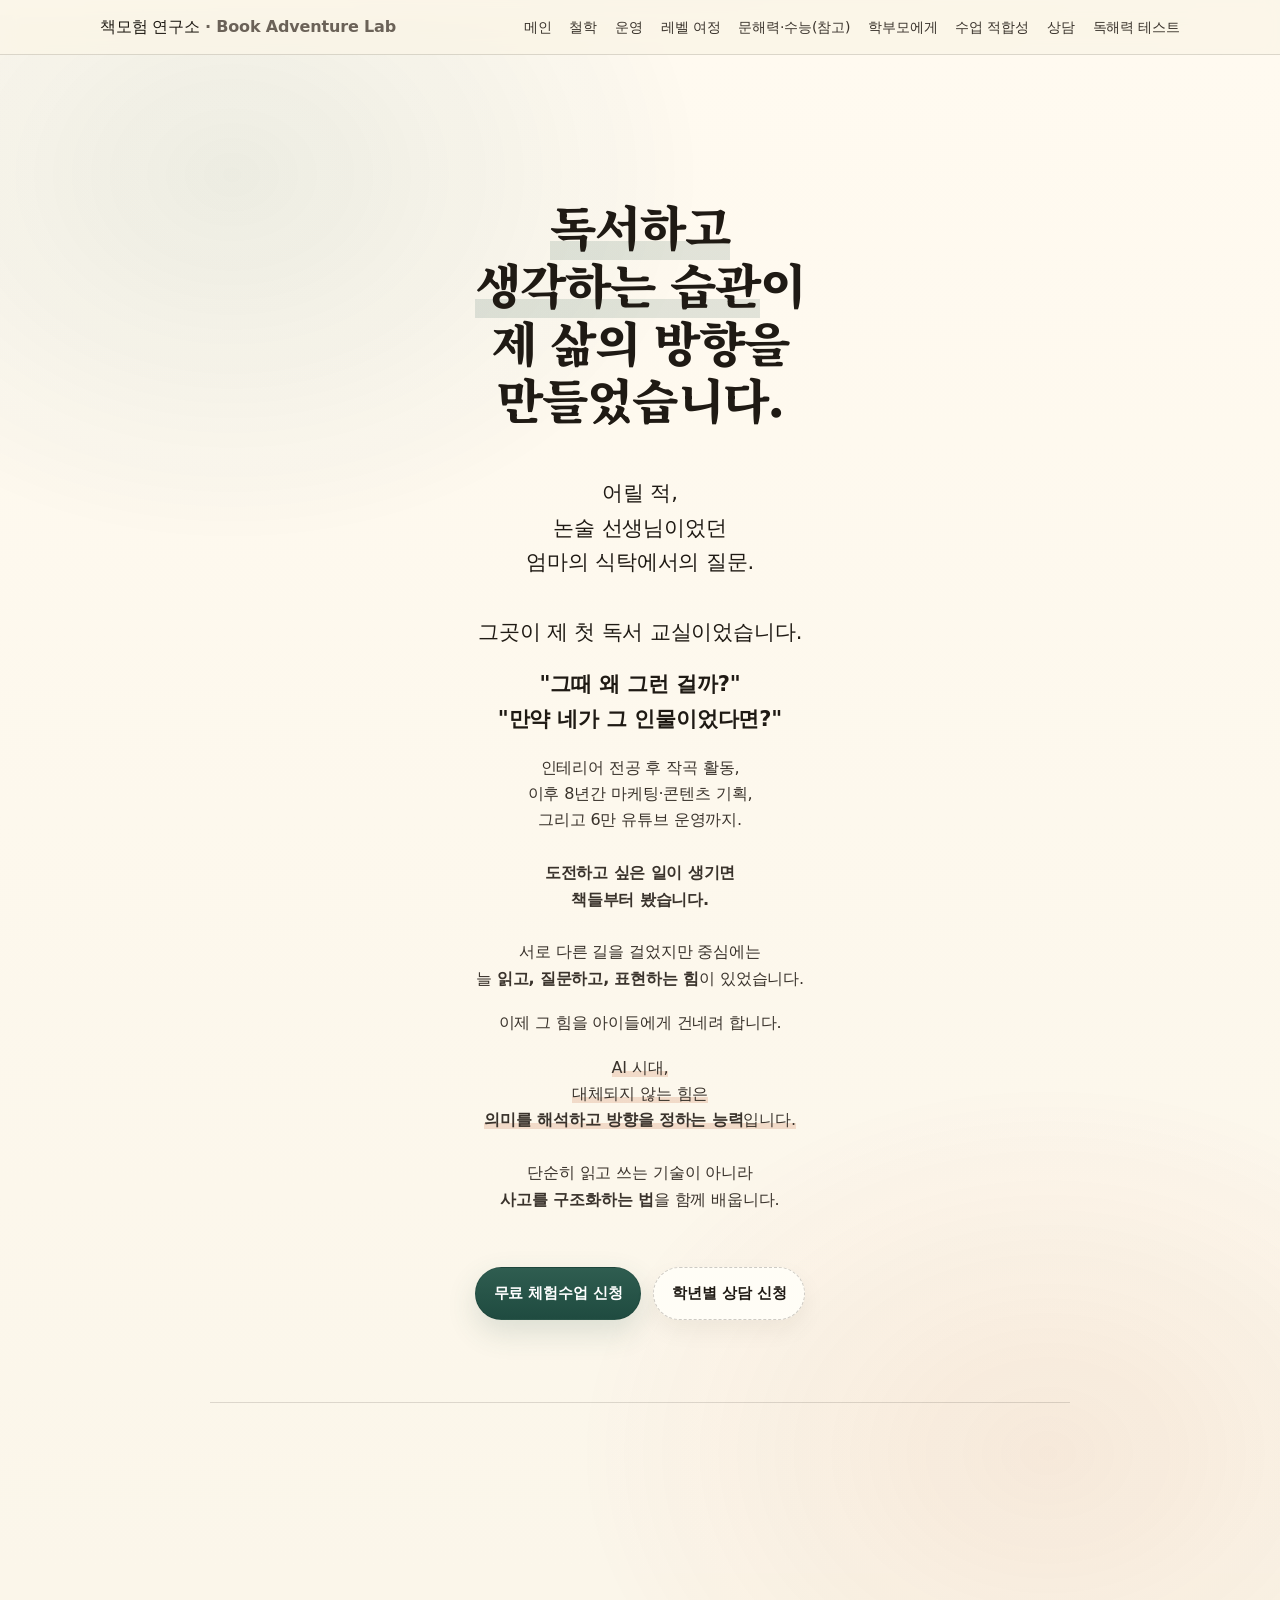
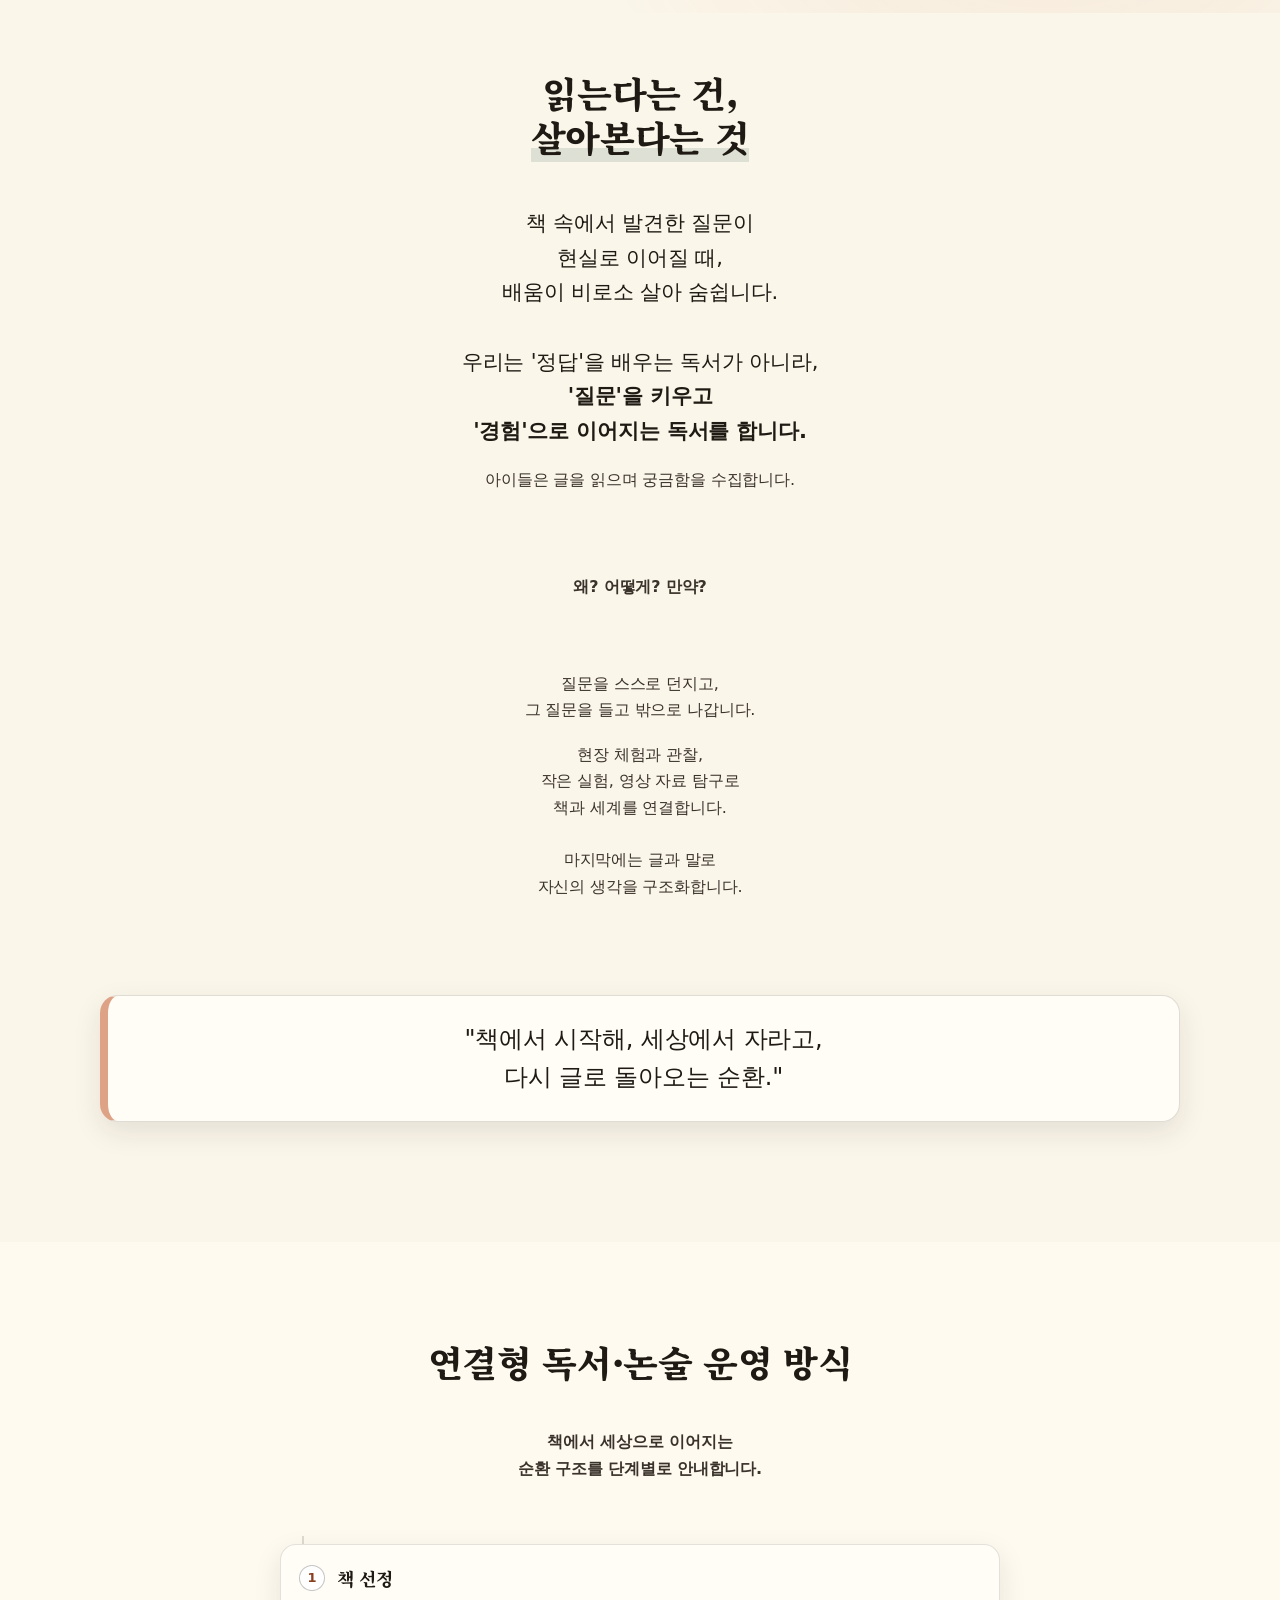
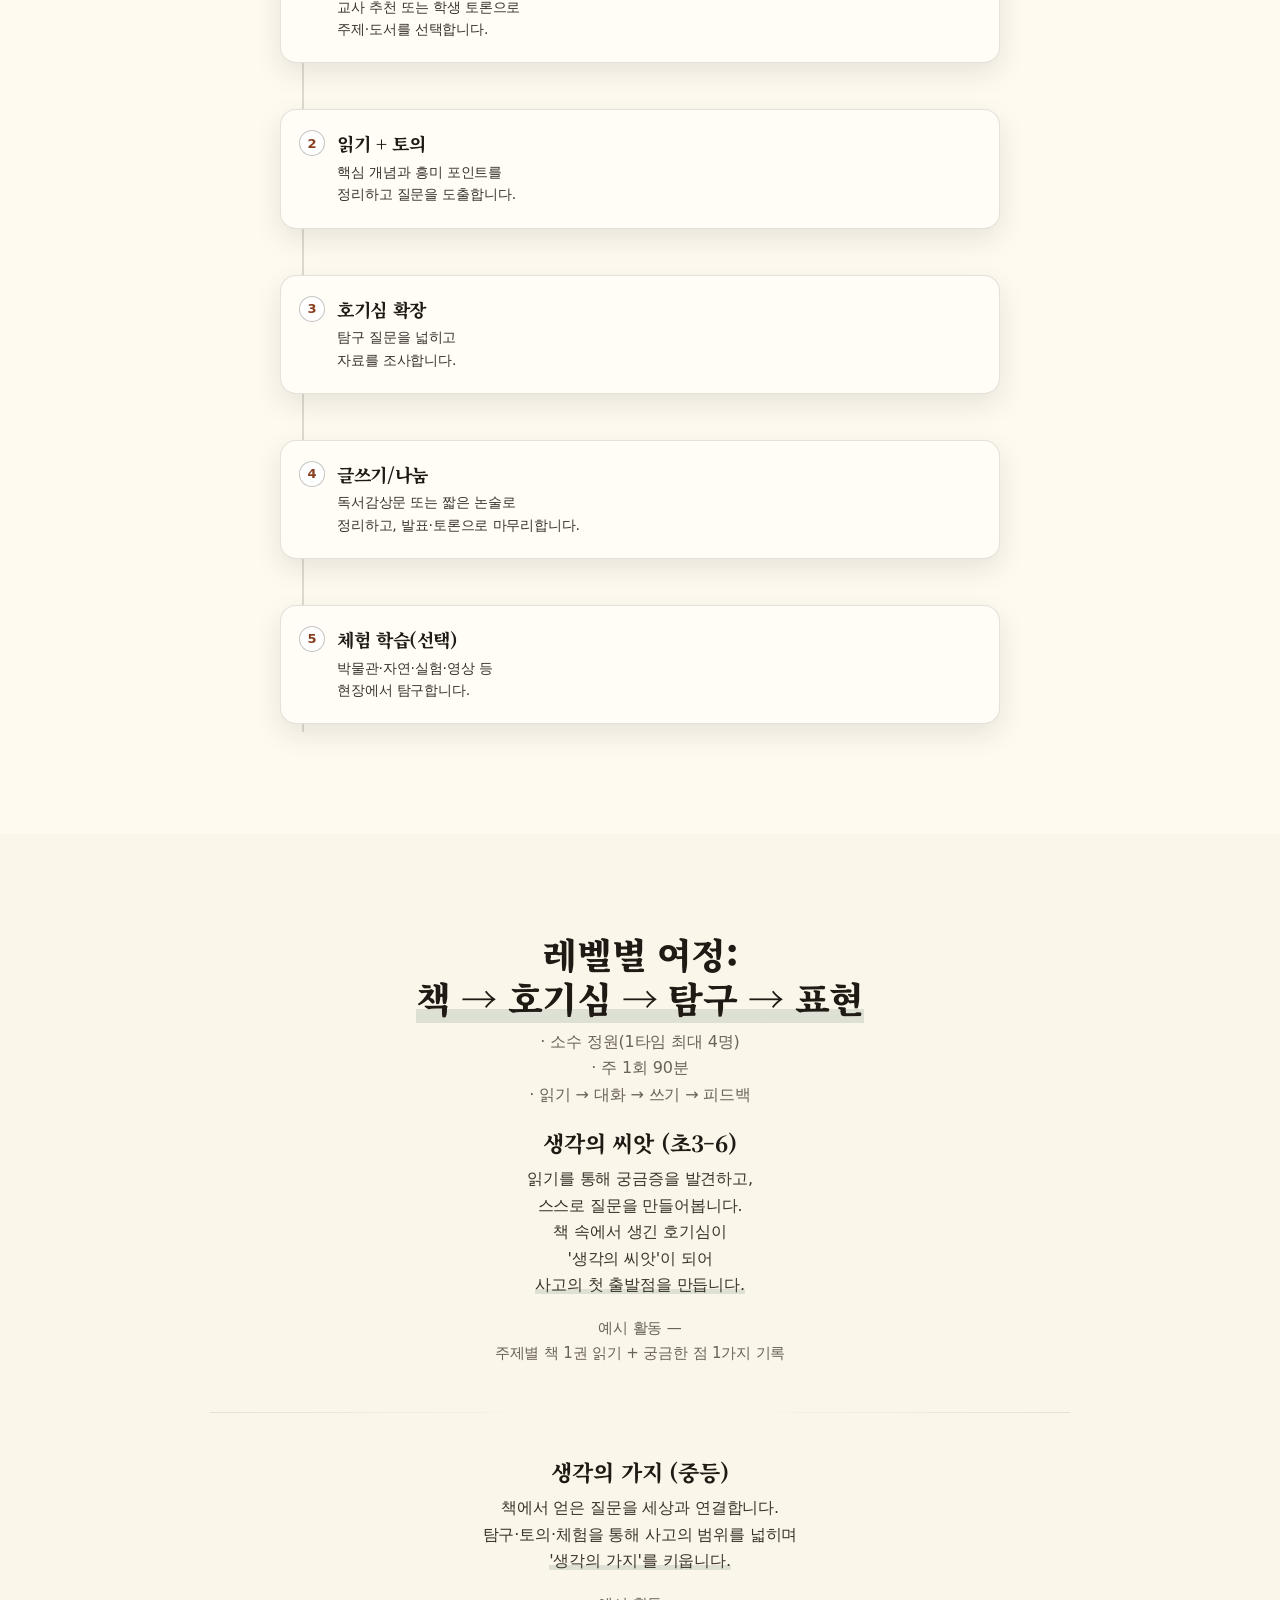
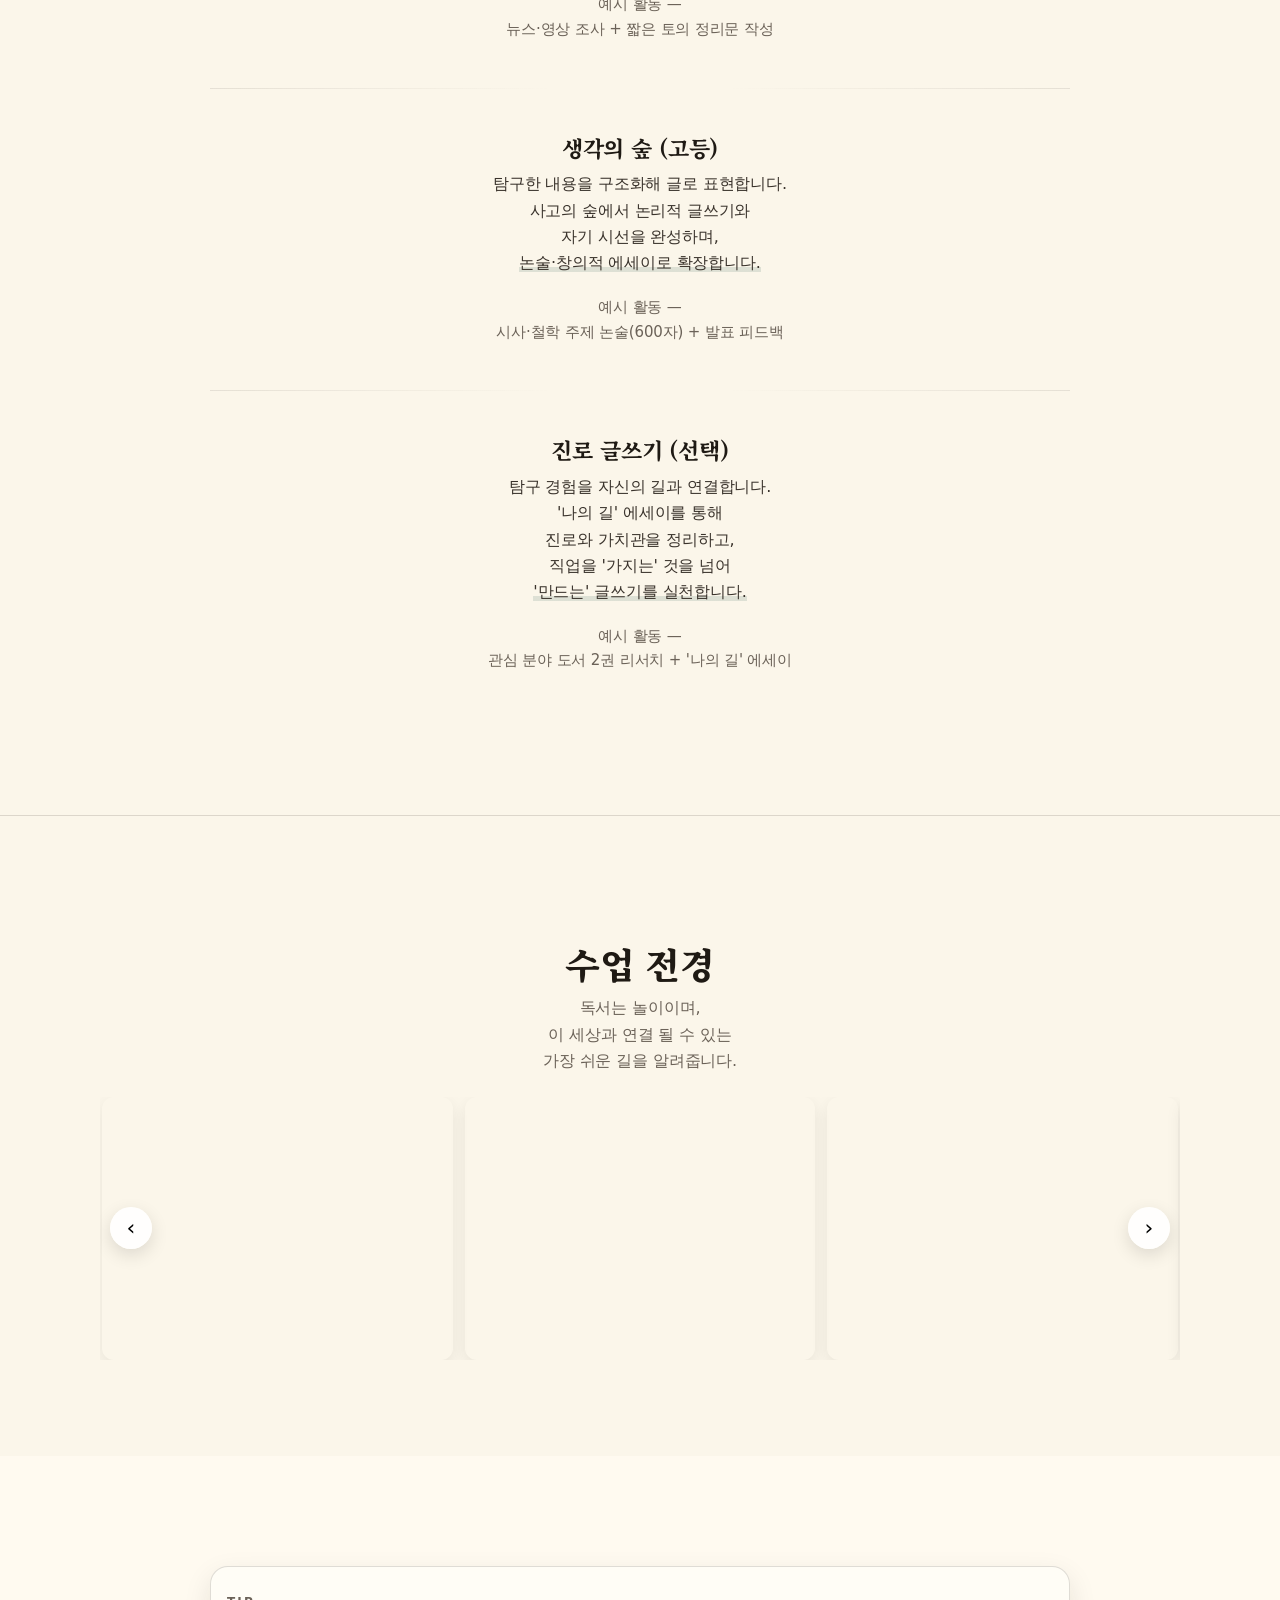
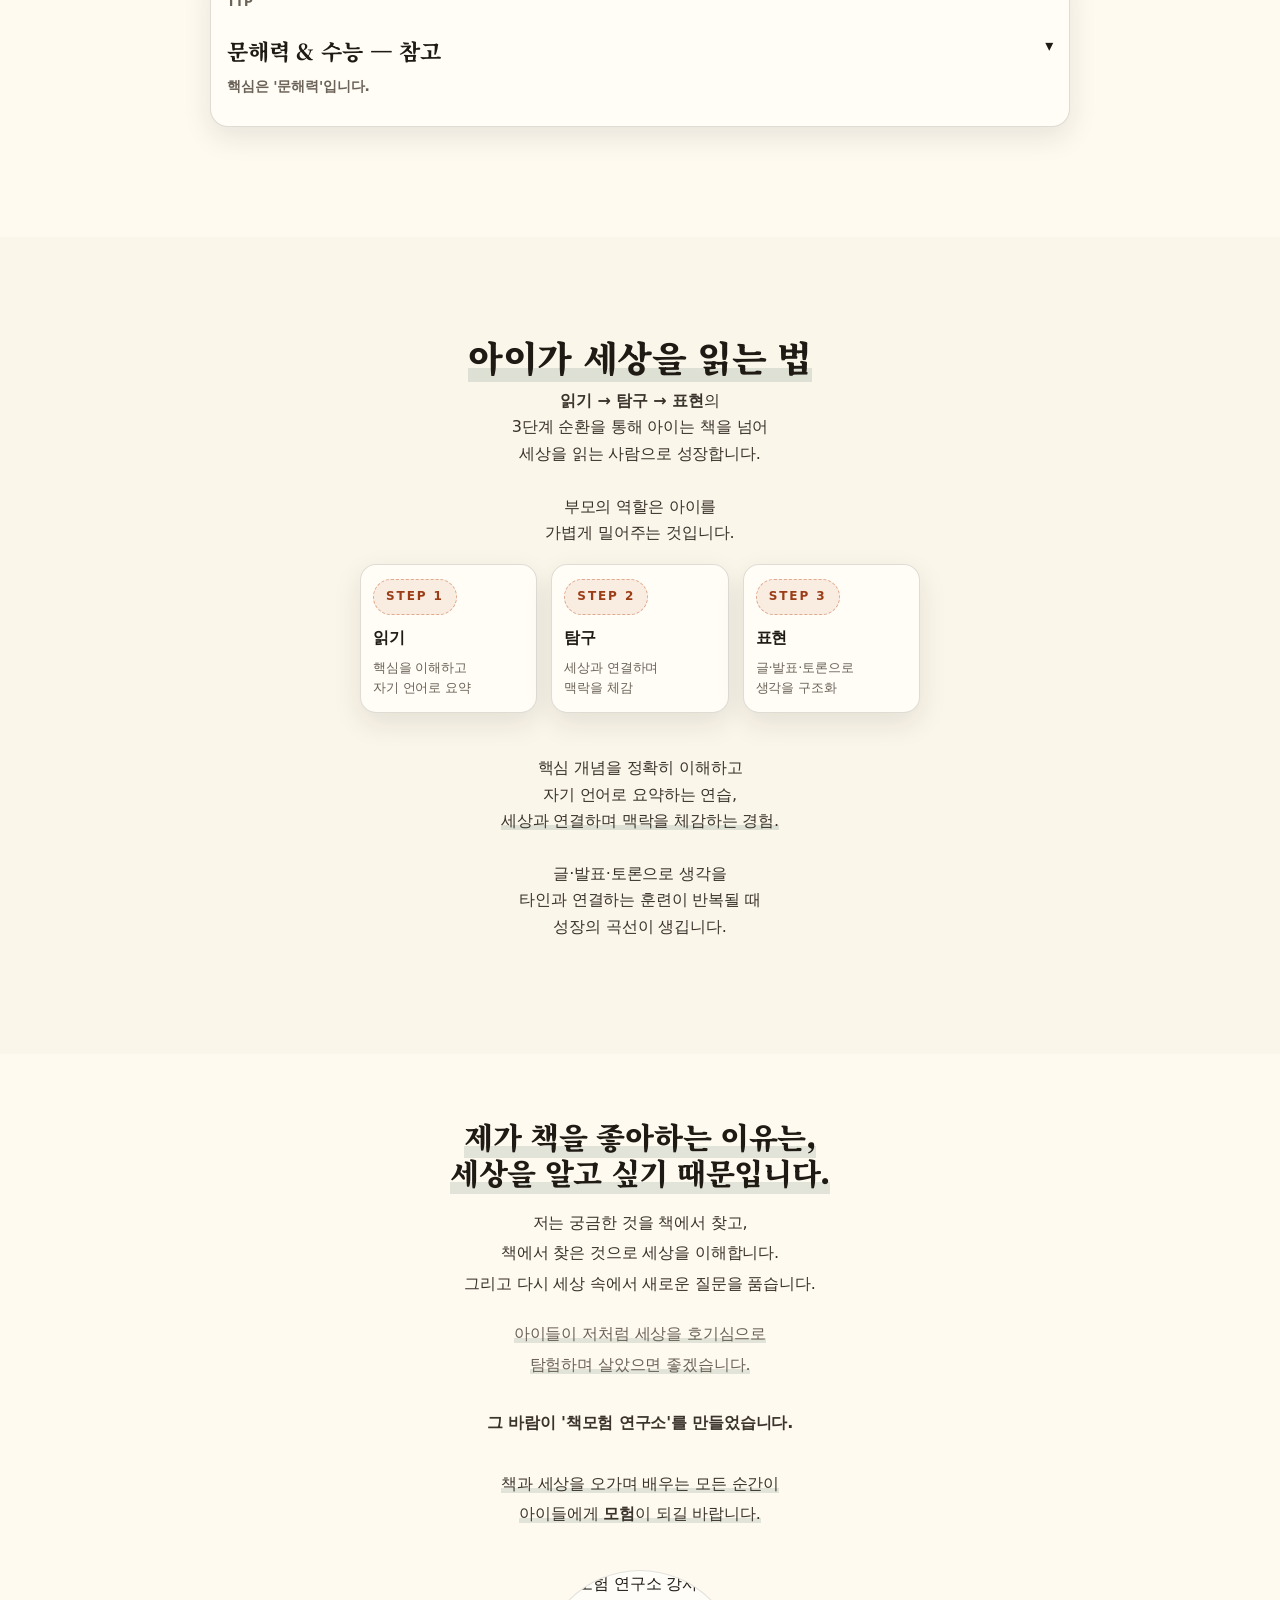
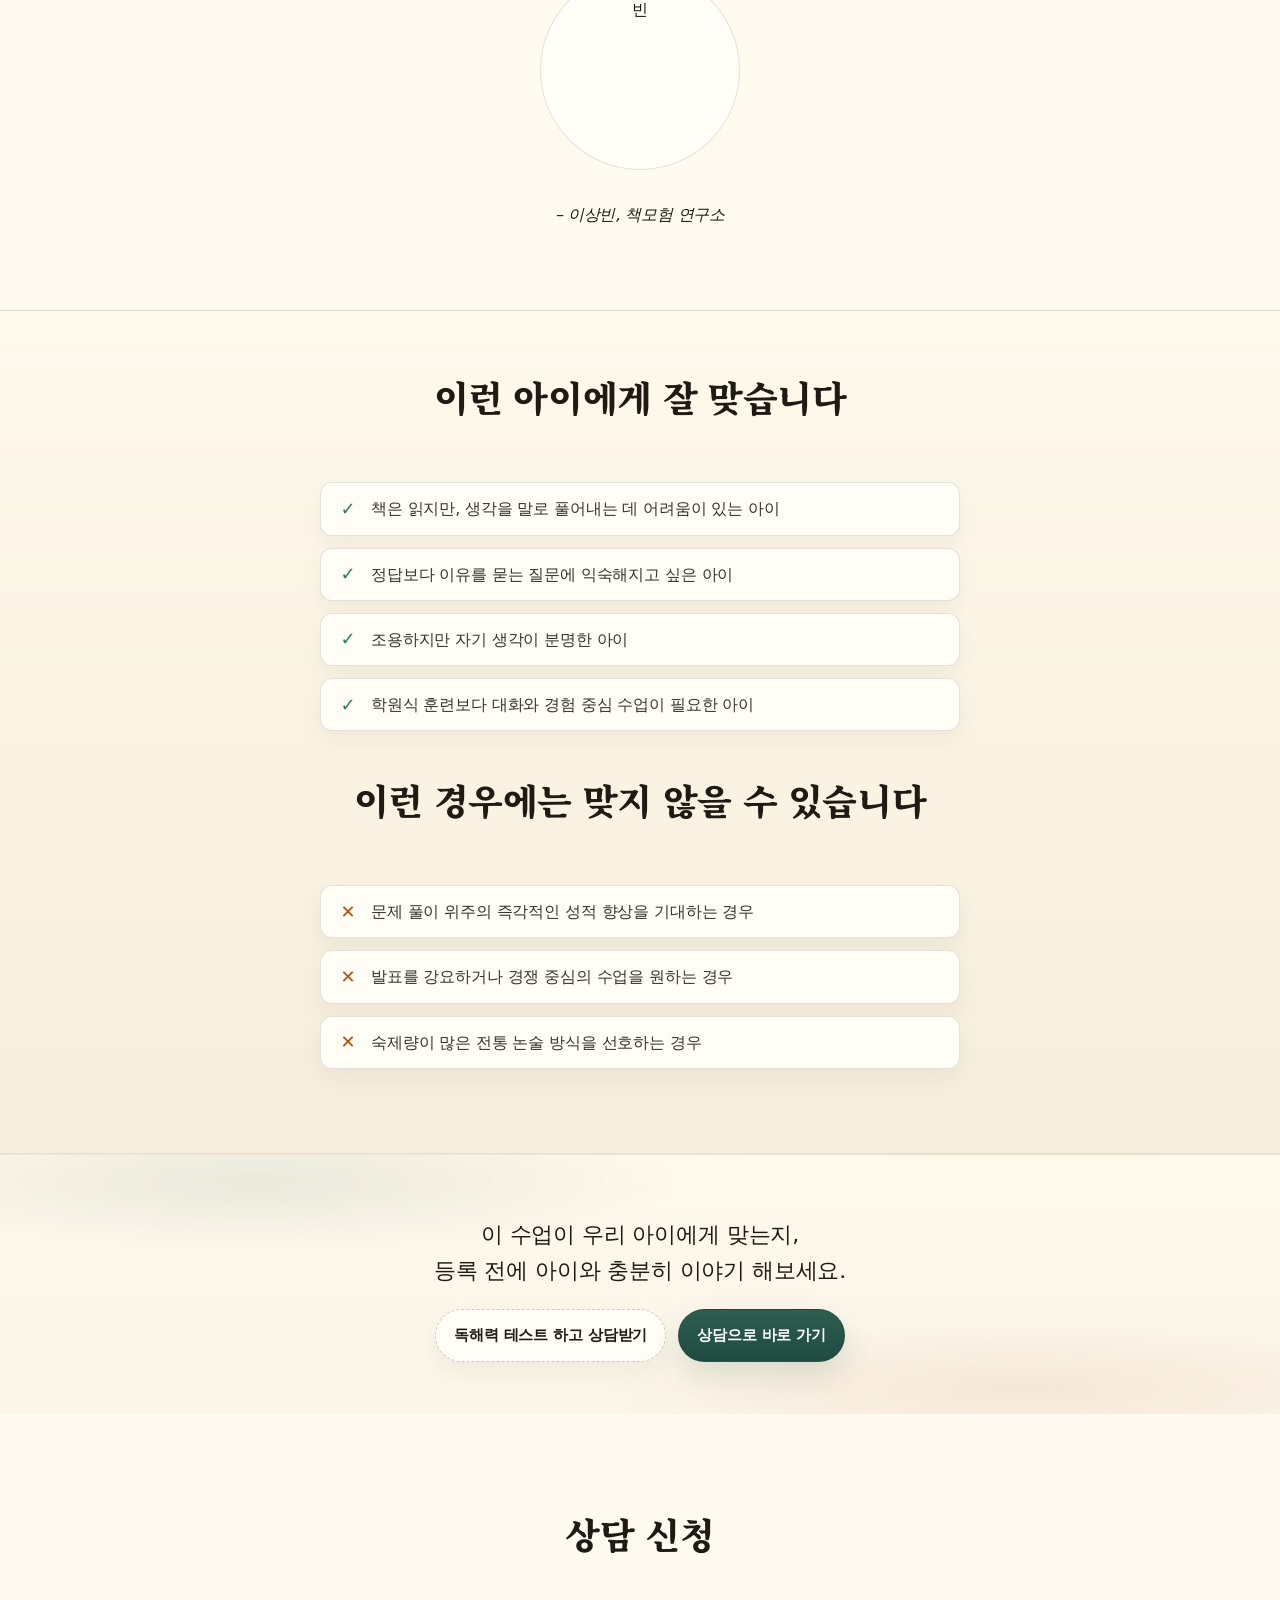
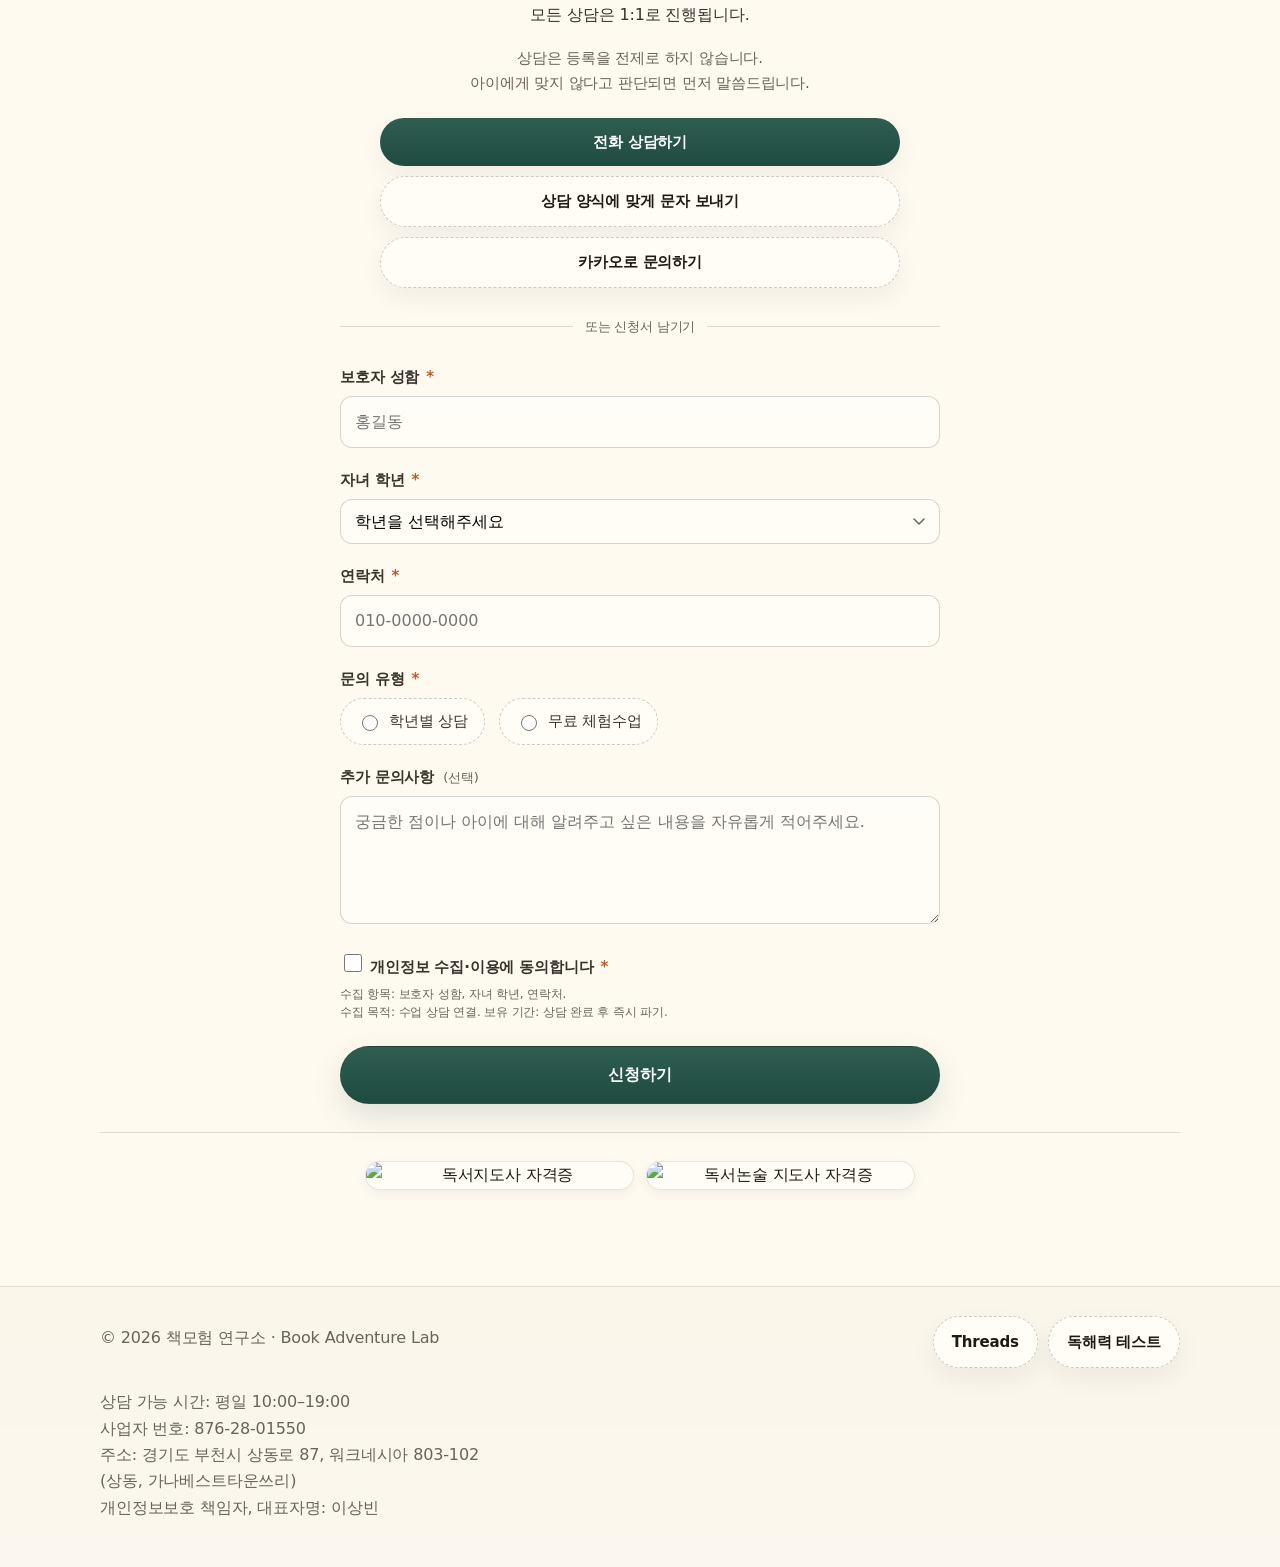
==== index.html @ 159bd964 "Fix site URL from book-adventure-lab to bookadvlab.netlify.app Co-Authored-By: Claude Sonnet 4.6 <no" ====
<!doctype html>
<html lang="ko">
<head>
  <meta charset="utf-8" />
  <meta name="viewport" content="width=device-width, initial-scale=1" />

  <!-- ✅ 사이트 소유 인증 -->
  <meta name="naver-site-verification" content="960a06250b88a9031c1e66a6666c84f48e199ab2" />
  <meta name="google-site-verification" content="2Ty8rFRVnpPuNKFrt7b8DAno9v7kEe1f7Pnr9_bRcsU" />

  <!-- ✅ SEO 기본 메타 -->
  <title>책모험 연구소 | Book Adventure Lab</title>
  <meta name="description" content="책에서 세상으로 이어지는 체험형 독서·논술. 문해력과 사고력으로 AI 시대의 자기 길을 만드는 교육 – 책모험 연구소 (Book Adventure Lab)." />
  <meta name="robots" content="index, follow" />
  <meta name="author" content="이상빈 · Book Adventure Lab" />
  <meta name="keywords" content="책모험 연구소, Book Adventure Lab, 독서 논술, 체험형 독서교육, 문해력, 사고력, 인천 논술, 독서 수업, AI 시대 교육" />
  <meta name="theme-color" content="#0f172a" />

  <!-- ✅ Open Graph -->
  <meta property="og:title" content="책모험 연구소 | Book Adventure Lab" />
  <meta property="og:description" content="책에서 세상으로 이어지는 체험형 독서·논술. 문해력과 사고력으로 AI 시대의 자기 길을 만드는 교육." />
  <meta property="og:image" content="https://bookadvlab.netlify.app/assets/og-thumbnail.jpg" />
  <meta property="og:url" content="https://bookadvlab.netlify.app" />
  <meta property="og:type" content="website" />
  <meta property="og:locale" content="ko_KR" />

  <!-- ✅ Twitter Card -->
  <meta name="twitter:card" content="summary_large_image" />
  <meta name="twitter:title" content="책모험 연구소 | Book Adventure Lab" />
  <meta name="twitter:description" content="읽고, 탐구하고, 표현하는 힘을 기르는 체험형 독서 교육." />
  <meta name="twitter:image" content="https://bookadvlab.netlify.app/assets/og-thumbnail.jpg" />

  <!-- ✅ 구조화 데이터 -->
  <script type="application/ld+json">
  {
    "@context": "https://schema.org",
    "@type": "EducationalOrganization",
    "name": "책모험 연구소 (Book Adventure Lab)",
    "url": "https://bookadvlab.netlify.app",
    "logo": "https://bookadvlab.netlify.app/assets/logo.png",
    "description": "책에서 세상으로 이어지는 체험형 독서·논술 프로그램",
    "founder": "이상빈",
    "sameAs": [
      "https://www.instagram.com/your_instagram",
      "https://bookadvlab.netlify.app"
    ],
    "address": {
      "@type": "PostalAddress",
      "addressLocality": "인천 부평구",
      "addressCountry": "KR"
    }
  }
  </script>

  <!-- =======================================================
       ★ 전환 추적 — HEAD 영역
       아래 3개 블록은 순서대로 배치해야 합니다.
  ======================================================= -->

  <!-- 1) dataLayer 초기화 (GTM보다 먼저) -->
  <script>window.dataLayer = window.dataLayer || [];</script>

  <!-- 2) 추적 유틸 (analytics.js) — GTM보다 먼저 동기 로드 -->
  <script src="/assets/js/analytics.js"></script>

  <!-- Danggeun Market Code -->
  <script src="https://karrot-pixel.business.daangn.com/karrot-pixel.js"></script>
  <script>
    window.karrotPixel.init('1776331082027886001');
    window.karrotPixel.track('ViewPage');
  </script>
  <!-- End Danggeun Market Code -->

  <!-- ─────────────────────────────────────────────────────
       GTM_HEAD_SNIPPET_START
       ↓ Google Tag Manager → 계정 → 컨테이너 설치 코드(head 부분)를
         아래에 붙여넣으세요. GTM-XXXXXXX 를 실제 ID로 교체하세요.

       <script>(function(w,d,s,l,i){w[l]=w[l]||[];w[l].push({'gtm.start':
       new Date().getTime(),event:'gtm.js'});var f=d.getElementsByTagName(s)[0],
       j=d.createElement(s),dl=l!='dataLayer'?'&l='+l:'';j.async=true;j.src=
       'https://www.googletagmanager.com/gtm.js?id='+i+dl;f.parentNode.insertBefore(j,f);
       })(window,document,'script','dataLayer','GTM-XXXXXXX');</script>

  ───────────────────────────────────────────────────── -->
  <!-- GTM_HEAD_SNIPPET_END -->

  <!-- GA4 측정 ID 플레이스홀더 (GTM 없이 직접 연결 시 사용)
       GA4_MEASUREMENT_ID = G-XXXXXXXXXX
       실제 사용 시 GTM을 통해 주입하거나 아래 주석을 해제하세요 -->

  <!-- =======================================================
       CSS
  ======================================================= -->
  <link rel="preconnect" href="https://fonts.googleapis.com" />
  <link rel="preconnect" href="https://fonts.gstatic.com" crossorigin />
  <link href="https://fonts.googleapis.com/css2?family=Noto+Serif+KR:wght@700;900&display=swap" rel="stylesheet" />
  <link rel="stylesheet" href="/assets/css/common.css" />
</head>

<body>

  <!-- =======================================================
       GTM_BODY_NOSCRIPT_START
       ↓ Google Tag Manager → 계정 → 컨테이너 설치 코드(body 부분)를
         아래에 붙여넣으세요.

       <noscript><iframe src="https://www.googletagmanager.com/ns.html?id=GTM-XXXXXXX"
       height="0" width="0" style="display:none;visibility:hidden"></iframe></noscript>

  ======================================================= -->
  <!-- GTM_BODY_NOSCRIPT_END -->

  <!-- Progress Bar -->
  <div id="progress" class="progress" aria-hidden="true"></div>

  <!-- Nav -->
  <header class="nav">
    <div class="container nav-inner">
      <a href="#teacher" aria-label="홈으로">책모험 연구소 <span class="muted" style="font-weight:600">· Book Adventure Lab</span></a>
      <nav class="nav-menu" aria-label="주요 메뉴">
        <a href="#teacher">메인</a>
        <a href="#philosophy">철학</a>
        <a href="#curriculum">운영</a>
        <a href="#programs">레벨 여정</a>
        <a href="#literacy">문해력·수능(참고)</a>
        <a href="#parent">학부모에게</a>
        <a href="#fit">수업 적합성</a>
        <a href="#contact">상담</a>
        <a href="/test/index.html" aria-label="독해력 테스트 페이지로 이동">독해력 테스트</a>
      </nav>
    </div>
  </header>

  <!-- PROLOGUE / TEACHER -->
  <section id="teacher" class="section hero bg-fade">
    <div class="container">
      <div class="content reveal">

        <h1><span class="h-underline">독서하고<br> 생각하는 습관</span>이 <br>제 삶의 방향을 <br>만들었습니다.</h1><br>

        <p class="lead">어릴 적, <br>논술 선생님이었던 <br>엄마의 식탁에서의 질문. <br><br>그곳이 제 첫 독서 교실이었습니다.</p>
        <p class="lead"><strong>"그때 왜 그런 걸까?" <br> "만약 네가 그 인물이었다면?"</strong></p>

        <p>인테리어 전공 후 작곡 활동, <br>이후 8년간 마케팅·콘텐츠 기획, <br>그리고 6만 유튜브 운영까지.
          <br><br><strong>도전하고 싶은 일이 생기면<br>책들부터 봤습니다.</strong> <br><br>서로 다른 길을 걸었지만 중심에는 <br>늘 <strong>읽고, 질문하고, 표현하는 힘</strong>이 있었습니다.</p>
        <p>이제 그 힘을 아이들에게 건네려 합니다.</p>

        <p class="reveal-2"><span class="highlight">AI 시대, <br>대체되지 않는 힘은 <br><strong>의미를 해석하고 방향을 정하는 능력</strong>입니다.
          <br><br></span> 단순히 읽고 쓰는 기술이 아니라 <br><strong class="accent">사고를 구조화하는 법</strong>을 함께 배웁니다.</p><br>

        <!-- ✅ 히어로 CTA — consult_click(location:'hero') 로 추적됨 -->
        <div class="btn-row" style="margin-top:10px">
          <a class="btn" href="#contact" id="btn-hero-trial">무료 체험수업 신청</a>
          <a class="btn-outline" href="#contact" id="btn-hero-consult">학년별 상담 신청</a>
        </div><br>

      </div>

      <div class="divider" aria-hidden="true"></div>
    </div>
  </section>

  <!-- CHAPTER 1 / PHILOSOPHY -->
  <section id="philosophy" class="section">
    <div class="container">
      <div class="content">

        <h2>읽는다는 건, <span class="h-underline"><br>살아본다는 것</span></h2><br>
        <p class="lead">책 속에서 발견한 질문이 <br>현실로 이어질 때, <br>배움이 비로소 살아 숨쉽니다. <br>
          <br>우리는 '정답'을 배우는 독서가 아니라, <br><strong>'질문'을 키우고 <br>'경험'으로 이어지는 독서를 합니다.</strong></p>
        <p>아이들은 글을 읽으며 궁금함을 수집합니다.</p> <br><br><p><strong>왜? 어떻게? 만약?</strong></p> <p><br><br>질문을 스스로 던지고, <br>그 질문을 들고 밖으로 나갑니다.</p>
        <p>현장 체험과 관찰, <br>작은 실험, 영상 자료 탐구로 <br>책과 세계를 연결합니다.
          <br><br>마지막에는 글과 말로 <br>자신의 생각을 구조화합니다.</p><br><br>

        <blockquote class="pull card" style="padding:24px 22px; text-align:center; line-height:1.6;">
          "책에서 시작해, 세상에서 자라고,<br>
          다시 글로 돌아오는 순환."<br>
        </blockquote>
      </div>
    </div>
  </section>

  <!-- CHAPTER 2 / CURRICULUM (TIMELINE) -->
  <section id="curriculum" class="section" style="background:var(--bg-alt)">
    <div class="container">
      <div class="content">

        <h2>연결형 독서·논술 운영 방식</h2><br>
        <p><strong>책에서 세상으로 이어지는 <br>순환 구조를 단계별로 안내합니다.</strong></p>

        <ol class="timeline">
          <li class="item">
            <span class="stamp">1</span>
            <h3>책 선정</h3>
            <p>교사 추천 또는 학생 토론으로<br>주제·도서를 선택합니다.</p>
          </li>
          <li class="item">
            <span class="stamp">2</span>
            <h3>읽기 + 토의</h3>
            <p>핵심 개념과 흥미 포인트를<br>정리하고 질문을 도출합니다.</p>
          </li>
          <li class="item">
            <span class="stamp">3</span>
            <h3>호기심 확장</h3>
            <p>탐구 질문을 넓히고<br>자료를 조사합니다.</p>
          </li>
          <li class="item">
            <span class="stamp">4</span>
            <h3>글쓰기/나눔</h3>
            <p>독서감상문 또는 짧은 논술로<br>정리하고, 발표·토론으로 마무리합니다.</p>
          </li>
          <li class="item">
            <span class="stamp">5</span>
            <h3>체험 학습(선택)</h3>
            <p>박물관·자연·실험·영상 등<br>현장에서 탐구합니다.</p>
          </li>
        </ol>

      </div>
    </div>
  </section>

  <!-- CHAPTER 3 / LEVEL JOURNEY -->
  <section id="programs" class="section">
    <div class="container">
      <div class="content">

        <h2>레벨별 여정: <br><span class="h-underline">책 → 호기심 → 탐구 → 표현</span></h2>
        <p class="muted tight">· 소수 정원(1타임 최대 4명)  <br>· 주 1회 90분 <br>· 읽기 → 대화 → 쓰기 → 피드백</p>

        <h3 style="margin-top:22px">생각의 씨앗 (초3–6)</h3>
        <p>읽기를 통해 궁금증을 발견하고, <br>스스로 질문을 만들어봅니다.  <br>
          책 속에서 생긴 호기심이 <br>'생각의 씨앗'이 되어 <br><span class="h-underline">사고의 첫 출발점을 만듭니다.</span></p>
        <p class="muted" style="font-size:15px;margin-top:8px">
          예시 활동 — <br>주제별 책 1권 읽기 + 궁금한 점 1가지 기록
        </p>

        <div class="divider-decor" aria-hidden="true"></div>

        <h3>생각의 가지 (중등)</h3>
        <p>책에서 얻은 질문을 세상과 연결합니다. <br>
          탐구·토의·체험을 통해 사고의 범위를 넓히며 <br><span class="h-underline">'생각의 가지'를 키웁니다.</span></p>
        <p class="muted" style="font-size:15px;margin-top:8px">
          예시 활동 — <br>뉴스·영상 조사 + 짧은 토의 정리문 작성
        </p>

        <div class="divider-decor" aria-hidden="true"></div>

        <h3>생각의 숲 (고등)</h3>
        <p>탐구한 내용을 구조화해 글로 표현합니다. <br>
          사고의 숲에서 논리적 글쓰기와 <br>자기 시선을 완성하며,
          <br><span class="h-underline">논술·창의적 에세이로 확장합니다.</span></p>
        <p class="muted" style="font-size:15px;margin-top:8px">
          예시 활동 — <br>시사·철학 주제 논술(600자) + 발표 피드백
        </p>

        <div class="divider-decor" aria-hidden="true"></div>

        <h3>진로 글쓰기 (선택)</h3>
        <p>탐구 경험을 자신의 길과 연결합니다.<br>
          '나의 길' 에세이를 통해 <br>진로와 가치관을 정리하고,<br>
          직업을 '가지는' 것을 넘어 <br><span class="h-underline">'만드는' 글쓰기를 실천합니다.</span></p>
        <p class="muted" style="font-size:15px;margin-top:8px">
          예시 활동 — <br>관심 분야 도서 2권 리서치 + '나의 길' 에세이
        </p>
      </div>
    </div>
  </section>

  <hr>
  <!-- CLASS SCENE SLIDER -->
  <section class="section class-scenes" id="scenes">
    <div class="container">
      <div class="content">
        <h2>수업 전경</h2>
        <p class="muted">독서는 놀이이며, <br>이 세상과 연결 될 수 있는 <br>가장 쉬운 길을 알려줍니다.</p>

        <div class="slider" id="scene-slider" aria-label="수업 전경 슬라이더">
          <div class="slider-track">
            <div class="slide">
              <img src="/assets/images/class-1.jpg" alt="수업 전경 1" loading="lazy" />
              <img src="/assets/images/class-2.jpg" alt="수업 전경 2" loading="lazy" />
              <img src="/assets/images/class-3.jpg" alt="수업 전경 3" loading="lazy" />
            </div>
            <div class="slide">
              <img src="/assets/images/class-4.jpg" alt="수업 전경 4" loading="lazy" />
              <img src="/assets/images/class-5.jpg" alt="수업 전경 5" loading="lazy" />
              <img src="/assets/images/class-6.jpg" alt="수업 전경 6" loading="lazy" />
            </div>
          </div>
          <button class="slider-btn prev" type="button" aria-label="이전">‹</button>
          <button class="slider-btn next" type="button" aria-label="다음">›</button>
        </div>
      </div>
    </div>
  </section>

  <!-- REFERENCE / LITERACY -->
  <section id="literacy" class="section" style="background:var(--bg-alt)">
    <div class="container">
      <div class="content">
        <details class="tip-box">
          <summary class="tip-summary">
            <div>
              <p class="badge">Tip</p>
              <h3>문해력 &amp; 수능 — 참고</h3>
              <p class="muted" style="font-size:14px">핵심은 '문해력'입니다.</p>
            </div>
            <span class="caret" aria-hidden="true">▾</span>
          </summary>

          <p class="literacy-point">
            <span class="inline-stamp">1</span>
            문해력이 높은 아이들은 지문이 낯설어도 문장을 하나씩 해석하기보다,
            글의 구조와 핵심 관계를 먼저 파악하며 의미를 구성합니다.
            이는 독해가 단순한 정보 처리 과정이 아니라,
            배경지식과 텍스트 구조를 활용해 거시적 의미(상황모델)를 형성하는 인지 과정이기 때문입니다.
            이러한 구조 중심의 이해는 교과 지문이 달라져도 적용 가능하며,
            새로운 내용에서도 빠른 이해를 가능하게 합니다.
          </p>

          <details class="research-toggle">
            <summary class="research-summary">
              <span class="research-label">관련 연구 자료</span>
              <span class="caret" aria-hidden="true">▾</span>
            </summary>
            <div class="research-list">
              <article class="research-item">
                <h4>📌 1) The Effects of Prior Knowledge and Text Structure on Comprehension Processes During Reading of Scientific Texts</h4>
                <p>배경지식과 텍스트 구조가 읽기 과정에서 상호작용하며, 독자가 의미를 구성하는 인지적 처리 방식 자체를 변화시킨다는 실험 연구.</p>
                <a href="https://pubmed.ncbi.nlm.nih.gov/18062535/" target="_blank" rel="noopener noreferrer" class="paper-link">논문 읽기 →</a>
                <p class="source">Journal of Experimental Psychology / PubMed</p>
              </article>
              <article class="research-item">
                <h4>📌 2) Fostering Reading Comprehension of Expository Texts</h4>
                <p>배경지식 활성화가 추론과 상위 인지 전략을 촉진하여, 낯선 지문에서도 구조 중심의 이해를 가능하게 함을 검증한 연구.</p>
                <a href="https://www.sciencedirect.com/science/article/abs/pii/S0883035515000415" target="_blank" rel="noopener noreferrer" class="paper-link">논문 읽기 →</a>
                <p class="source">Learning and Instruction / ScienceDirect</p>
              </article>
              <article class="research-item">
                <h4>📌 3) Children's Learning from Informational Text</h4>
                <p>아동이 정보 텍스트를 읽을 때 문장 단위 해석보다 텍스트 구조와 배경지식을 활용해 전체 의미를 구성한다는 연구.</p>
                <a href="https://journals.sagepub.com/doi/10.1080/10862969109547728" target="_blank" rel="noopener noreferrer" class="paper-link">논문 읽기 →</a>
                <p class="source">Reading Psychology / SAGE Journals</p>
              </article>
            </div>
          </details>

          <p class="literacy-point">
            <span class="inline-stamp">2</span>
            문해력은 문제의 겉모습이나 표현 방식보다
            논리의 뼈대와 개념 간 관계를 파악하는 능력과 밀접하게 연결됩니다.
            이러한 읽기 방식은 입력과 출력의 반복이 아니라,
            정보의 패턴을 인식하고 재구성하는 학습으로 이어집니다.
          </p>

          <details class="research-toggle">
            <summary class="research-summary">
              <span class="research-label">관련 연구 자료</span>
              <span class="caret" aria-hidden="true">▾</span>
            </summary>
            <div class="research-list">
              <article class="research-item">
                <h4>📌 1) A Meta-Analysis on the Effects of Text Structure Instruction on Reading Comprehension</h4>
                <p>텍스트 구조를 중심으로 지도했을 때, 반복 훈련보다 읽기 이해와 전이가 효과적으로 향상된다는 메타분석 연구.</p>
                <a href="https://ila.onlinelibrary.wiley.com/doi/10.1598/RRQ.46.2.1" target="_blank" rel="noopener noreferrer" class="paper-link">논문 읽기 →</a>
                <p class="source">Reading Research Quarterly / Wiley</p>
              </article>
              <article class="research-item">
                <h4>📌 2) Cognitive Processes in Reading Comprehension</h4>
                <p>읽기 이해를 반복적 입력·출력 과정이 아닌, 정보의 구조와 관계를 인식·재구성하는 인지 과정으로 설명한 이론 연구.</p>
                <a href="https://files.eric.ed.gov/fulltext/EJ1126323.pdf" target="_blank" rel="noopener noreferrer" class="paper-link">논문 읽기 →</a>
                <p class="source">ERIC / Educational Psychology Review</p>
              </article>
            </div>
          </details>

          <p class="literacy-point">
            <span class="inline-stamp">3</span>
            문해력은 시험을 위한 기술에 머무르지 않습니다.
            읽기 이해 능력은 이후의 학업 성취뿐 아니라
            교육 경로 선택, 진로 형성, 복합적인 문제 해결 능력과도 연관됩니다.
            문해력은 '국어 성적'이 아니라 세상을 이해하고 선택하는 인지적 토대로 볼 수 있습니다.
          </p>

          <details class="research-toggle">
            <summary class="research-summary">
              <span class="research-label">관련 연구 자료</span>
              <span class="caret" aria-hidden="true">▾</span>
            </summary>
            <div class="research-list">
              <article class="research-item">
                <h4>📌 1) PISA Reading Achievement as a Predictor of Educational Attainment</h4>
                <p>청소년기의 읽기 이해 성취가 이후 교육 경로 선택과 최종 학업 성취 수준을 예측한다는 종단 연구.</p>
                <a href="https://www.sciencedirect.com/science/article/pii/S1041608018302451" target="_blank" rel="noopener noreferrer" class="paper-link">논문 읽기 →</a>
                <p class="source">Learning and Individual Differences / ScienceDirect</p>
              </article>
              <article class="research-item">
                <h4>📌 2) Reading for Pleasure and Progress in Vocabulary and Mathematics</h4>
                <p>읽기 이해와 즐거움 기반 독서가 언어 능력뿐 아니라 수학 성취와 전반적 인지 발달에도 긍정적 영향을 미친다는 대규모 코호트 연구.</p>
                <a href="https://bera-journals.onlinelibrary.wiley.com/doi/10.1002/berj.3220" target="_blank" rel="noopener noreferrer" class="paper-link">논문 읽기 →</a>
                <p class="source">British Educational Research Journal / Wiley</p>
              </article>
            </div>
          </details>

        </details>
      </div>
    </div>
  </section>

  <!-- CHAPTER 4 / PARENT NOTE -->
  <section id="parent" class="section">
    <div class="container">
      <div class="content">

        <h2><span class="h-underline">아이가 세상을 읽는 법</span></h2>
        <p><strong>읽기 → 탐구 → 표현</strong>의 <br>3단계 순환을 통해 아이는 책을 넘어 <br>세상을 읽는 사람으로 성장합니다.
          <br><br>부모의 역할은 아이를 <br>가볍게 밀어주는 것입니다.</p>

        <div class="three-steps" aria-label="3단계 스탬프">
          <div class="step-card">
            <div class="step-stamp">STEP 1</div>
            <div class="step-title">읽기</div>
            <div class="step-desc">핵심을 이해하고<br>자기 언어로 요약</div>
          </div>
          <div class="step-card">
            <div class="step-stamp">STEP 2</div>
            <div class="step-title">탐구</div>
            <div class="step-desc">세상과 연결하며<br>맥락을 체감</div>
          </div>
          <div class="step-card">
            <div class="step-stamp">STEP 3</div>
            <div class="step-title">표현</div>
            <div class="step-desc">글·발표·토론으로<br>생각을 구조화</div>
          </div>
        </div>

        <br>
        <p>핵심 개념을 정확히 이해하고 <br>자기 언어로 요약하는 연습,
          <br><span class="h-underline">세상과 연결하며 맥락을 체감하는 경험.</span><br> <br>글·발표·토론으로 생각을 <br>타인과 연결하는 훈련이 반복될 때
          <br>성장의 곡선이 생깁니다.</p>
      </div>
    </div>
  </section>

  <!-- BRIDGE SECTION -->
  <section class="section bridge">
    <div class="container">
      <div class="content bridge-inner">
        <h2 class="bridge-title">
          <span class="h-underline">제가 책을 좋아하는 이유는,<br>세상을 알고 싶기 때문입니다.</span>
        </h2>
        <p class="bridge-p bridge-p1">
          저는 궁금한 것을 책에서 찾고,<br>
          책에서 찾은 것으로 세상을 이해합니다.<br>
          그리고 다시 세상 속에서 새로운 질문을 품습니다.
        </p>
        <p class="bridge-p bridge-p2">
          <span class="h-underline">아이들이 저처럼 세상을 호기심으로<br>탐험하며 살았으면 좋겠습니다.</span>
        </p>
        <p class="bridge-p bridge-p3">
          <strong>그 바람이 '책모험 연구소'를 만들었습니다.</strong><br><br>
          <span class="h-underline">책과 세상을 오가며 배우는 모든 순간이<br>
          아이들에게 <strong>모험</strong>이 되길 바랍니다.</span>
        </p>
        <div class="bridge-photo">
          <img
            src="/assets/images/profile.jpg"
            alt="책모험 연구소 강사 이상빈"
            class="bridge-img"
            loading="lazy"
          />
        </div>
        <p class="bridge-sign">– 이상빈, 책모험 연구소</p>
      </div>
    </div>
  </section>

  <!-- FIT CHECK -->
  <section id="fit" class="fit-section">
    <div class="container narrow fit-inner">
      <h2 class="fit-title">이런 아이에게 잘 맞습니다</h2><br>
      <ul class="fit-list good">
        <li>책은 읽지만, 생각을 말로 풀어내는 데 어려움이 있는 아이</li>
        <li>정답보다 이유를 묻는 질문에 익숙해지고 싶은 아이</li>
        <li>조용하지만 자기 생각이 분명한 아이</li>
        <li>학원식 훈련보다 대화와 경험 중심 수업이 필요한 아이</li>
      </ul>
      <br>
      <h2 class="fit-title mt">이런 경우에는 맞지 않을 수 있습니다</h2><br>
      <ul class="fit-list bad">
        <li>문제 풀이 위주의 즉각적인 성적 향상을 기대하는 경우</li>
        <li>발표를 강요하거나 경쟁 중심의 수업을 원하는 경우</li>
        <li>숙제량이 많은 전통 논술 방식을 선호하는 경우</li>
      </ul>
    </div>
  </section>

  <!-- SOFT CTA -->
  <section class="soft-cta">
    <div class="container narrow">
      <p>
        이 수업이 우리 아이에게 맞는지,<br>
        등록 전에 아이와 충분히 이야기 해보세요.
      </p>
      <div style="margin-top:14px;display:flex;gap:12px;flex-wrap:wrap;justify-content:center">
        <!-- ✅ soft_cta 위치 추적: btn-soft-cta-test, btn-soft-cta-contact -->
        <a class="btn-outline" href="/test/index.html" id="btn-soft-cta-test">독해력 테스트 하고 상담받기</a>
        <a class="btn" href="#contact" id="btn-soft-cta-contact">상담으로 바로 가기</a>
      </div>
    </div>
  </section>

  <!-- ✅ CONTACT — 전화/SMS/카카오 + 온라인 신청 폼 -->
  <section id="contact" class="section" style="background:var(--bg-alt)">
    <div class="container">
      <div class="content">

        <h2>상담 신청</h2><br>
        <p>모든 상담은 1:1로 진행됩니다.</p>
        <p class="muted" style="margin-top:6px;font-size:15px">
          상담은 등록을 전제로 하지 않습니다.<br>
          아이에게 맞지 않다고 판단되면 먼저 말씀드립니다.
        </p>

        <!-- 빠른 문의 버튼 -->
        <div class="contact-actions" style="margin-top:22px">
          <!-- ✅ phone_click 추적: id="btn-phone" -->
          <a class="contact-btn btn"
             href="tel:01040941666"
             id="btn-phone"
             aria-label="전화 상담하기">
            전화 상담하기
          </a>

          <!-- ✅ consult_click(inquiry_type:'sms') 추적: id="sms-consult" -->
          <a class="contact-btn btn-outline"
             id="sms-consult"
             href="#"
             aria-label="상담 양식에 맞게 문자 보내기">
            상담 양식에 맞게 문자 보내기
          </a>

          <!-- ✅ kakao_click 추적: id="btn-kakao"
               data-kakao-link 에 실제 카카오 채널/오픈채팅 URL을 넣으세요 -->
          <a class="contact-btn btn-outline"
             id="btn-kakao"
             href="#"
             data-kakao-link="http://pf.kakao.com/_ykuCX"
             aria-label="카카오로 문의하기">
            카카오로 문의하기
          </a>
        </div>

        <!-- 폼-버튼 구분선 -->
        <div class="or-divider"><span>또는 신청서 남기기</span></div>

        <!-- ✅ 상담/체험수업 신청 폼 (Netlify Forms)
             lead_submit 이벤트 → /thanks/ 리다이렉트 → lead_complete 이벤트
             action="/thanks/" 는 Netlify가 제출 후 리다이렉트할 경로입니다 -->
        <form
          id="consult-form"
          name="consult"
          method="POST"
          data-netlify="true"
          action="/thanks/"
          netlify-honeypot="bot-field"
          novalidate
          class="consult-form"
          aria-label="상담 신청 폼"
        >
          <!-- Netlify Forms 필수 hidden 필드 -->
          <input type="hidden" name="form-name" value="consult" />

          <!-- 봇 방지 허니팟 (숨김) -->
          <p hidden aria-hidden="true">
            <label>스팸 방지 필드: <input name="bot-field" autocomplete="off" tabindex="-1" /></label>
          </p>

          <!-- 보호자 성함 -->
          <div class="form-group">
            <label for="parent-name">보호자 성함 <span aria-hidden="true">*</span></label>
            <input
              type="text"
              id="parent-name"
              name="parent_name"
              required
              autocomplete="name"
              placeholder="홍길동"
              maxlength="30"
            />
          </div>

          <!-- 자녀 학년 -->
          <div class="form-group">
            <label for="grade">자녀 학년 <span aria-hidden="true">*</span></label>
            <select id="grade" name="grade" required>
              <option value="">학년을 선택해주세요</option>
              <optgroup label="초등">
                <option value="초3">초등 3학년</option>
                <option value="초4">초등 4학년</option>
                <option value="초5">초등 5학년</option>
                <option value="초6">초등 6학년</option>
              </optgroup>
              <optgroup label="중학교">
                <option value="중1">중학교 1학년</option>
                <option value="중2">중학교 2학년</option>
                <option value="중3">중학교 3학년</option>
              </optgroup>
              <optgroup label="고등학교">
                <option value="고1">고등학교 1학년</option>
                <option value="고2">고등학교 2학년</option>
                <option value="고3">고등학교 3학년</option>
              </optgroup>
            </select>
          </div>

          <!-- 연락처 -->
          <div class="form-group">
            <label for="phone">연락처 <span aria-hidden="true">*</span></label>
            <input
              type="tel"
              id="phone"
              name="phone"
              required
              autocomplete="tel"
              placeholder="010-0000-0000"
              maxlength="13"
            />
          </div>

          <!-- 문의 유형 -->
          <div class="form-group">
            <label>문의 유형 <span aria-hidden="true">*</span></label>
            <div class="form-radio-group" role="radiogroup" aria-label="문의 유형">
              <label class="form-radio">
                <input type="radio" name="inquiry_type" value="consult" required />
                <span>학년별 상담</span>
              </label>
              <label class="form-radio">
                <input type="radio" name="inquiry_type" value="trial" />
                <span>무료 체험수업</span>
              </label>
            </div>
          </div>

          <!-- 추가 문의 (선택) -->
          <div class="form-group">
            <label for="message">추가 문의사항 <span class="form-optional">(선택)</span></label>
            <textarea
              id="message"
              name="message"
              rows="4"
              placeholder="궁금한 점이나 아이에 대해 알려주고 싶은 내용을 자유롭게 적어주세요."
              maxlength="500"
            ></textarea>
          </div>

          <!-- 개인정보 동의 -->
          <div class="form-group">
            <label class="form-checkbox">
              <input type="checkbox" id="privacy-agree" name="privacy_agree" required />
              <span>개인정보 수집·이용에 동의합니다 <span aria-hidden="true">*</span></span>
            </label>
            <p class="form-hint">
              수집 항목: 보호자 성함, 자녀 학년, 연락처.<br>
              수집 목적: 수업 상담 연결. 보유 기간: 상담 완료 후 즉시 파기.
            </p>
          </div>

          <!-- 인라인 에러 메시지 -->
          <div id="form-error" class="form-error" role="alert" aria-live="polite" hidden></div>

          <!-- 제출 버튼 -->
          <button type="submit" class="btn form-submit-btn" id="form-submit-btn">
            신청하기
          </button>
        </form>

        <hr />

        <!-- 자격증 이미지 -->
        <div class="certificates">
          <figure>
            <img src="/assets/images/cert-1.jpg" alt="독서지도사 자격증" loading="lazy" />
          </figure>
          <figure>
            <img src="/assets/images/cert-2.jpg" alt="독서논술 지도사 자격증" loading="lazy" />
          </figure>
        </div>

      </div>
    </div>
  </section>

  <!-- FOOTER -->
  <footer class="section" style="padding:28px 0">
    <div class="container" style="display:flex;align-items:center;justify-content:space-between;gap:16px;flex-wrap:wrap">
      <p class="muted">© <span class="y"></span> 책모험 연구소 · Book Adventure Lab</p>

      <div style="display:flex;gap:10px;flex-wrap:wrap;align-items:center">
        <a class="btn-outline" href="#" id="btn-threads"
           data-link="https://www.threads.com/bookadventurelab"
           aria-label="Threads로 이동">Threads</a>

        <a class="btn-outline" href="/test/index.html">독해력 테스트</a>
      </div>
    </div>

    <div class="container" style="display:flex;align-items:flex-start;justify-content:space-between;gap:16px;flex-wrap:wrap;margin-top:10px">
      <p class="muted">
        상담 가능 시간: 평일 10:00–19:00<br>
        사업자 번호: 876-28-01550<br>
        주소: 경기도 부천시 상동로 87, 워크네시아 803-102<br>(상동, 가나베스트타운쓰리)<br>
        개인정보보호 책임자, 대표자명: 이상빈
      </p>
    </div>
  </footer>

  <!-- Floating CTA (Mobile) -->
  <div id="floating-cta" class="floating-cta" aria-label="상담 빠른 이동">
    <a href="#contact" id="floating-cta-link">아이에게 맞는지 먼저 확인해보기</a>
  </div>

  <!-- PC 안내 모달 (SMS용) -->
  <div id="sms-modal" class="sms-modal" aria-hidden="true">
    <div class="sms-modal__backdrop" data-close="1"></div>
    <div class="sms-modal__panel" role="dialog" aria-modal="true" aria-labelledby="smsModalTitle">
      <h3 id="smsModalTitle">PC에서는 문자를 바로 열기 어려워요</h3>
      <p class="muted" style="margin-top:8px">
        휴대폰에서 아래 문구를 복사해 문자로 보내주세요.
      </p>
      <textarea id="sms-template" class="sms-modal__textarea" readonly aria-label="문자 양식"></textarea>
      <div class="sms-modal__actions">
        <button class="sms-modal__btn btn" id="copy-sms" type="button">문구 복사</button>
        <button class="sms-modal__btn btn-outline" data-close="1" type="button">닫기</button>
      </div>
      <p class="muted" id="copy-toast" style="display:none;margin-top:10px;">복사했어요 ✅</p>
    </div>
  </div>

  <!-- 공용 모달 (독서모임/Threads/카카오 안내 팝업 등) -->
  <div class="modal" id="modal" aria-hidden="true" role="dialog" aria-modal="true">
    <div class="modal__dim" data-close="1"></div>
    <div class="modal__panel" role="document">
      <div class="modal__head">
        <h3 class="modal__title" id="modal-title">알림</h3>
        <button class="modal__close" type="button" data-close="1" aria-label="닫기">닫기</button>
      </div>
      <div class="modal__body" id="modal-body"></div>
      <div class="modal__actions" id="modal-actions">
        <button class="modal__btn" type="button" data-close="1">확인</button>
      </div>
    </div>
  </div>

  <!-- ✅ JS 로드 순서:
       analytics.js → head(동기)로 이미 로드됨
       common.js → defer (BAL 네임스페이스, 모달)
       home.js   → defer (페이지 로직, 추적 이벤트) -->
  <script src="/assets/js/core/common.js" defer></script>
  <script src="/assets/js/pages/home.js" defer></script>
</body>
</html>
---- assets/css/common.css ----
/* =========================================================
   Book Adventure Lab — shared site styles
   - Shared base/theme/components used across pages
   - Page-specific overrides live in assets/css/pages/
========================================================= */

/* ---------------------------------------------------------
   0) Reset / Base
--------------------------------------------------------- */
*,
*::before,
*::after {
  box-sizing: border-box;
}

html {
  -webkit-text-size-adjust: 100%;
  text-size-adjust: 100%;
  scroll-behavior: smooth;
}

body {
  margin: 0;
}

img,
svg,
video {
  max-width: 100%;
  height: auto;
  display: block;
}

a {
  color: inherit;
  text-decoration: none;
}

button,
input,
textarea {
  font: inherit;
}

:focus-visible {
  outline: 3px solid rgba(195, 90, 42, 0.35);
  outline-offset: 2px;
  border-radius: 10px;
}

/* ---------------------------------------------------------
   1) Theme Tokens (Paper System)
--------------------------------------------------------- */
:root{
  /* Paper surfaces */
  --bg: #fbf6ea;          /* base paper */
  --bg-alt: #fffaf0;      /* lighter sheet */
  --sheet: #fffdf6;       /* card/panel */
  --sheet-2: #fff8e8;     /* warm tint */
  --ink: #1f1a14;         /* warm black */
  --ink-2: #3a332c;       /* paragraph */
  --ink-3: #6b6258;       /* muted */
  --line: rgba(31,26,20,.14);

  /* Brand accents */
  --brand: #2f5d50;       /* moss */
  --brand-2: #1f4b40;     /* deep moss */
  --stamp: #c35a2a;       /* terracotta */
  --stamp-2: #9b3e18;

  /* Status */
  --ok: #2f5d50;
  --bad: #c35a2a;

  /* Radius & shadows */
  --r-sm: 12px;
  --r: 18px;
  --r-lg: 22px;

  /* ✅ 알파값 소수 정상 */
  --shadow-1: 0 10px 28px rgba(31,26,20,.10);
  --shadow-2: 0 18px 55px rgba(31,26,20,.12);
  --shadow-3: 0 30px 110px rgba(31,26,20,.22);

  /* Layout widths */
  --w: 1080px;
  --w-narrow: 860px;

  /* Spacing */
  --s-1: 6px;
  --s-2: 10px;
  --s-3: 14px;
  --s-4: 18px;
  --s-5: 24px;
  --s-6: 32px;
  --s-7: 48px;
  --s-8: 64px;
  --s-9: 96px;

  /* Typography */
  --font: ui-sans-serif, system-ui, -apple-system, "Segoe UI",
          "Apple SD Gothic Neo", "Noto Sans KR", "Malgun Gothic",
          Arial, "Apple Color Emoji", "Segoe UI Emoji";

  /* ✅ 타이틀 폰트 변수 통합 */
  --font-title: "Noto Serif KR", serif;
}

/* ---------------------------------------------------------
   2) Body Paper Grain + Vignette
--------------------------------------------------------- */
body{
  font-family: var(--font);
  background: var(--bg);
  color: var(--ink);
  line-height: 1.65;
  letter-spacing: -0.01em;
  overflow-x: hidden;
}

/* grain */
body::before{
  content:"";
  position: fixed;
  inset: 0;
  pointer-events: none;
  z-index: 0;
  opacity: .08;
  background-image: radial-gradient(rgba(0,0,0,.18) 1px, transparent 1px);
  background-size: 22px 22px;
  mix-blend-mode: multiply;
}

/* vignette */
body::after{
  content:"";
  position: fixed;
  inset: -20%;
  pointer-events: none;
  z-index: 0;
  opacity: .35;
  background: radial-gradient(60% 40% at 50% 8%, rgba(0,0,0,.06), transparent 60%);
}

/* ensure content over texture */
body > *{
  position: relative;
  z-index: 1;
}

/* ---------------------------------------------------------
   3) Layout Utilities
--------------------------------------------------------- */
.container{
  width: min(var(--w), calc(100% - 40px));
  margin: 0 auto;
}

.section{
  padding: var(--s-9) 0;
}

@media (max-width: 900px){
  .section{ padding: 76px 0; }
}

@media (max-width: 560px){
  .container{ width: min(var(--w), calc(100% - 28px)); }
  .section{ padding: 64px 0; }
}

/* Centering in your page */
.content{
  text-align: center;
}

.content h1,
.content h2,
.content h3,
.content p,
.content blockquote,
.content .tip,
.content .pull.card{
  margin-left: auto;
  margin-right: auto;
}

/* readability exceptions */
.content .timeline,
.content .timeline .item,
.content ol,
.content ul,
.content details,
.content details p,
.content details summary,
.content .note{
  text-align: left;
}

#contact .content ul{
  text-align: left;
}

/* ---------------------------------------------------------
   4) Typography
--------------------------------------------------------- */
h1, h2, h3{
  line-height: 1.2;
  margin: 0 0 10px;
  color: var(--ink);
  font-family: var(--font-title);
}

h1{
  font-size: clamp(32px, 4vw, 48px);
  font-weight: 900;
  letter-spacing: -0.02em;
}

h2{
  font-size: clamp(24px, 3vw, 36px);
  font-weight: 900;
  letter-spacing: -0.01em;
  margin-top: 2px;
}

h3{
  font-size: clamp(18px, 2vw, 22px);
  font-weight: 800;
  margin-top: 26px;
}

p{
  margin: 10px 0 18px;
  color: var(--ink-2);
}

.content > p + p{
  margin-top: 16px;
}

.lead{
  font-size: clamp(18px, 2.2vw, 21px);
  color: var(--ink);
  margin-top: 12px;
}

.tight{
  margin-top: 8px;
  margin-bottom: 8px;
}

.muted{
  color: var(--ink-3);
}

.badge{
  letter-spacing: 0.18em;
  text-transform: uppercase;
  font-size: 12px;
  color: var(--ink-3);
}

.mt{
  margin-top: 40px;
}

/* highlights */
.highlight{
  background: linear-gradient(transparent 70%, rgba(195,90,42,.18) 0);
  display: inline;
}

.h-underline{
  background: linear-gradient(transparent 72%, rgba(47,93,80,.14) 0);
  display: inline;
}

/* ---------------------------------------------------------
   5) Nav & Progress
--------------------------------------------------------- */
.nav{
  position: sticky;
  top: 0;
  z-index: 60;
  background: rgba(251, 246, 234, 0.78);
  backdrop-filter: saturate(130%) blur(10px);
  border-bottom: 1px solid var(--line);
}

.nav-inner{
  display: flex;
  align-items: center;
  justify-content: space-between;
  padding: 14px 0;
}

.nav a:hover{
  opacity: 0.92;
}

.nav-menu{
  display: none;
  gap: 18px;
  color: var(--ink-2);
  font-size: 14px;
}

.nav-cta-sm{
  display: inline-flex;
  align-items: center;
  gap: 8px;
}

@media (min-width: 900px){
  .nav-menu{ display: flex; }
  .nav-cta-sm{ display: none; }
}

.progress{
  position: fixed;
  top: 0;
  left: 0;
  height: 3px;
  width: 0;
  z-index: 80;
  background: linear-gradient(90deg, var(--brand), var(--stamp));
}

/* ---------------------------------------------------------
   6) Hero / Prologue
--------------------------------------------------------- */
.hero{
  background: linear-gradient(180deg, var(--bg-alt), var(--bg));
}

.hero .container{
  padding-top: 46px;
  padding-bottom: 18px;
}

.kv{
  border: 1px solid rgba(31,26,20,.16);
  border-radius: var(--r-lg);
  padding: 26px;
  background: linear-gradient(180deg, #fffdf6, #f6eedc);
  box-shadow: var(--shadow-2);
  position: relative;
  overflow: hidden;
}

/* notebook lines on kv */
.kv::before{
  content:"";
  position:absolute;
  inset: 0;
  background:
    repeating-linear-gradient(
      to bottom,
      rgba(31,26,20,.06),
      rgba(31,26,20,.06) 1px,
      transparent 1px,
      transparent 30px
    );
  opacity: .30;
  pointer-events:none;
}

/* left margin binding */
.kv::after{
  content:"";
  position:absolute;
  left: 22px;
  top: 0;
  bottom: 0;
  width: 2px;
  background: rgba(195,90,42,.28);
  box-shadow: 12px 0 0 rgba(195,90,42,.10);
  opacity: .7;
  pointer-events:none;
}

@media (max-width: 560px){
  .kv{ padding: 20px; }
  .kv::after{ left: 18px; }
}

/* ---------------------------------------------------------
   7) Dividers & Pullquotes
--------------------------------------------------------- */
.divider{
  height: 1px;
  background: var(--line);
  margin: 56px auto;
  width: min(100%, var(--w-narrow));
}

.divider-decor{
  height: 1px;
  margin: 46px auto;
  width: min(100%, var(--w-narrow));
  background: linear-gradient(
    90deg,
    rgba(31,26,20,.10),
    transparent 40%,
    transparent 60%,
    rgba(31,26,20,.10)
  );
  opacity: .95;
}

.pull{
  font-size: clamp(19px, 2.2vw, 24px);
  line-height: 1.55;
  color: var(--ink);
}

.pull.card{
  background: var(--sheet);
  border: 1px solid rgba(31,26,20,.14);
  border-left: 8px solid rgba(195,90,42,.55);
  border-radius: var(--r);
  padding: 18px 20px;
  margin: 24px 0;
  box-shadow: var(--shadow-1);
}

/* ---------------------------------------------------------
   8) Cards / Tip / Notes
--------------------------------------------------------- */
.tip{
  background: var(--sheet);
  border: 1px solid rgba(31,26,20,.14);
  border-radius: var(--r);
  padding: 14px 16px;
  margin-top: 18px;
  font-size: 15px;
  box-shadow: var(--shadow-1);
}

.note{
  background: rgba(255,255,255,.35);
  border: 1px dashed rgba(31,26,20,.20);
  border-radius: var(--r);
  padding: 14px 16px;
  margin-top: 18px;
}

/* ---------------------------------------------------------
   9) Chips / Labels
--------------------------------------------------------- */
.chips{
  display: flex;
  flex-wrap: wrap;
  gap: 8px;
  justify-content: center;
  margin-top: 14px;
}

.chip{
  display: inline-flex;
  align-items: center;
  gap: 6px;
  padding: 8px 12px;
  border-radius: 999px;
  background: rgba(195,90,42,.12);
  color: var(--stamp-2);
  border: 1px dashed rgba(195,90,42,.40);
  font-size: 13px;
  font-weight: 700;
}

/* ---------------------------------------------------------
   10) Buttons
--------------------------------------------------------- */
.btn-row{
  display: flex;
  gap: 12px;
  flex-wrap: wrap;
  justify-content: center;
  margin-top: 18px;
}

.btn{
  display: inline-flex;
  align-items: center;
  justify-content: center;
  gap: 10px;
  padding: 13px 18px;
  border-radius: 999px;
  background: linear-gradient(180deg, var(--brand), var(--brand-2));
  color: #fff;
  border: 1px solid rgba(0,0,0,.08);
  box-shadow: 0 12px 30px rgba(47,93,80,.16);
  font-weight: 800;
  font-size: 15px;
  transition: transform .18s ease, opacity .18s ease, box-shadow .18s ease;
  cursor: pointer;
}

.btn:hover{
  opacity: .95;
  transform: translateY(-1px);
}

.btn:active{
  transform: translateY(0);
  box-shadow: 0 10px 24px rgba(47,93,80,.14);
}

.btn-outline{
  display: inline-flex;
  align-items: center;
  justify-content: center;
  gap: 10px;
  padding: 13px 18px;
  border-radius: 999px;
  background: var(--sheet);
  color: var(--ink);
  border: 1px dashed rgba(31,26,20,.22);
  box-shadow: 0 10px 24px rgba(31,26,20,.06);
  font-weight: 800;
  font-size: 15px;
  transition: transform .18s ease, background .18s ease, opacity .18s ease;
  cursor: pointer;
}

.btn-outline:hover{
  background: #fff7e6;
  transform: translateY(-1px);
  opacity: .98;
}

.btn-sm{
  padding: 10px 14px;
  font-size: 14px;
  font-weight: 800;
}

/* ---------------------------------------------------------
   11) Hero Visual (if exists)
--------------------------------------------------------- */
.hero-visual{
  margin-top: 18px;
  border-radius: var(--r-lg);
  border: 1px solid rgba(31,26,20,.14);
  background: linear-gradient(135deg, #fffdf6, #f3e8d0);
  box-shadow: var(--shadow-2);
  overflow: hidden;
  position: relative;
}

.hero-visual::after{
  content:"";
  position:absolute;
  inset: 0;
  pointer-events:none;
  background:
    radial-gradient(50% 40% at 30% 20%, rgba(47,93,80,.12), transparent 60%),
    radial-gradient(60% 40% at 80% 80%, rgba(195,90,42,.10), transparent 60%);
  opacity: .9;
}

/* ---------------------------------------------------------
   12) Sections with gentle paper glow (optional helper)
--------------------------------------------------------- */
.bg-fade{
  position: relative;
}

.bg-fade::before{
  content:"";
  position: absolute;
  inset: -40px;
  z-index: -1;
  pointer-events: none;
  background:
    radial-gradient(60% 40% at 20% 10%, rgba(47,93,80,.10) 0, transparent 60%),
    radial-gradient(60% 40% at 80% 90%, rgba(195,90,42,.10) 0, transparent 60%);
  opacity: .85;
}

/* ---------------------------------------------------------
   13) Timeline (Vertical)
--------------------------------------------------------- */
.timeline{
  counter-reset: step;
  position: relative;
  margin: 22px auto;
  max-width: 560px;
  padding-left: 6px;
}

.timeline::before{
  content:"";
  position:absolute;
  left: 22px;
  top: 6px;
  bottom: 6px;
  width: 2px;
  background: rgba(31,26,20,.14);
}

.timeline .item{
  counter-increment: step;
  position: relative;
  margin: 14px 0;
  padding: 16px 16px 16px 72px;
  background: #fffdf6;
  border: 1px solid rgba(31,26,20,.12);
  border-radius: 16px;
  box-shadow: 0 14px 38px rgba(31,26,20,.07);
  transition: transform .18s ease, box-shadow .18s ease;
}

.timeline .item h3{
  margin: 0 0 6px;
  font-size: 18px;
  line-height: 1.25;
  color: var(--ink);
  letter-spacing: -0.02em;
}

.timeline .item p{
  margin: 0;
  color: var(--ink-2);
  line-height: 1.6;
}

.timeline .dot{
  position:absolute;
  left: 10px;
  top: 16px;
  width: 28px;
  height: 28px;
  border-radius: 999px;
  background: #fffaf0;
  border: 1px solid rgba(31,26,20,.18);
  box-shadow: 0 8px 22px rgba(31,26,20,.08);
  display: grid;
  place-items: center;
}

.timeline .dot::before{
  content: counter(step);
  font-weight: 800;
  font-size: 13px;
  color: var(--stamp-2);
}

.timeline .icon{
  display:none;
}

@media (hover:hover){
  .timeline .item:hover{
    transform: translateY(-1px);
    box-shadow: 0 18px 48px rgba(31,26,20,.10);
  }
}

/* ---------------------------------------------------------
   14) Details / Accordion
--------------------------------------------------------- */
details{
  width: min(100%, var(--w-narrow));
  margin: 14px auto;
  background: var(--sheet);
  border: 1px solid rgba(31,26,20,.14);
  border-radius: var(--r);
  box-shadow: var(--shadow-1);
  overflow: hidden;
}

details summary{
  list-style: none;
  cursor: pointer;
  padding: 16px 16px;
  font-weight: 900;
  color: var(--ink);
  display: flex;
  align-items: center;
  justify-content: space-between;
  gap: 14px;
}

details summary::-webkit-details-marker{ display:none; }
details summary::marker{ content:""; }

.tip-summary, .research-summary{
  display:flex;
  justify-content:space-between;
  align-items:center;
  cursor:pointer;
  gap:10px;
}

.caret{
  transition: transform .2s ease;
}

details[open] > summary .caret{
  transform: rotate(180deg);
}



details summary::after{
  content: none !important;
}




details .details-body{
  padding: 0 16px 16px;
}

details p{
  margin: 10px 0 12px;
}

/* ---------------------------------------------------------
   15) Fit Section
--------------------------------------------------------- */
.fit-section{
  padding: 64px 0;
  background: linear-gradient(180deg, #fff9ec, #f6eedc);
  border-top: 1px solid rgba(31,26,20,.10);
  border-bottom: 1px solid rgba(31,26,20,.10);
}

.fit-section h2{
  margin-bottom: 18px;
}

.fit-section ul{
  list-style: none;
  padding: 0;
  margin: 20px auto;
  width: min(100%, var(--w-narrow));
}

.fit-section li{
  padding: 14px 18px;
  margin: 10px 0;
  background: var(--sheet);
  border: 1px solid rgba(31,26,20,.12);
  border-radius: var(--r-sm);
  box-shadow: 0 10px 24px rgba(31,26,20,.05);
  position: relative;
  padding-left: 40px;
}

.fit-section li::before{
  content: "✓";
  position: absolute;
  left: 14px;
  top: 14px;
  color: var(--ok);
  font-weight: 900;
  font-size: 18px;
}

.fit-section li.mt::before{
  content: "✗";
  color: var(--stamp);
}

/* ---------------------------------------------------------
   16) Soft CTA Section
--------------------------------------------------------- */
.soft-cta{
  padding: 52px 0;
  text-align: center;
  background:
    radial-gradient(60% 50% at 20% 10%, rgba(47,93,80,.10), transparent 55%),
    radial-gradient(60% 50% at 80% 90%, rgba(195,90,42,.10), transparent 55%),
    linear-gradient(180deg, #fff9ec, var(--bg));
  border-top: 1px solid rgba(31,26,20,.08);
}

.soft-cta p{
  font-size: clamp(18px, 2vw, 22px);
  line-height: 1.65;
  margin-bottom: 20px;
  color: var(--ink);
}

.cta-link{
  display: inline-block;
  font-size: 17px;
  font-weight: 900;
  color: var(--brand);
  border-bottom: 2px solid rgba(47,93,80,.55);
  padding-bottom: 2px;
  transition: all 0.25s;
}

.cta-link:hover{
  color: var(--brand-2);
  border-bottom-color: rgba(31,75,64,.75);
}

/* ---------------------------------------------------------
   17) Contact Form
--------------------------------------------------------- */
.contact-form{
  margin-top: 32px;
  width: min(100%, 680px);
}

.contact-form label{
  display: block;
  margin-bottom: 20px;
  font-weight: 800;
  color: var(--ink-2);
}

.contact-form input,
.contact-form textarea{
  width: 100%;
  padding: 12px 14px;
  margin-top: 6px;
  border: 1px solid rgba(31,26,20,.16);
  border-radius: 12px;
  font-size: 15px;
  font-family: inherit;
  background: var(--sheet);
  box-shadow: inset 0 1px 0 rgba(255,255,255,.9);
}

.contact-form textarea{
  min-height: 120px;
  resize: vertical;
}

.contact-form button{
  background: linear-gradient(180deg, var(--brand), var(--brand-2));
  color: #fff;
  border: none;
  padding: 14px 28px;
  border-radius: 999px;
  font-size: 16px;
  font-weight: 900;
  cursor: pointer;
  margin-top: 10px;
  box-shadow: 0 12px 30px rgba(47,93,80,.16);
  transition: transform .18s ease, opacity .18s ease;
}

.contact-form button:hover{
  opacity: 0.95;
  transform: translateY(-1px);
}

/* ---------------------------------------------------------
   18) Contact Call CTA (TEL button)
--------------------------------------------------------- */
.contact-call{
  margin-top: 24px;
  text-align: center;
}

.call-btn{
  display: inline-flex;
  align-items: center;
  gap: 8px;
  padding: 14px 22px;
  border-radius: 999px;
  background: linear-gradient(180deg, var(--brand), var(--brand-2));
  color: #ffffff;
  font-size: 16px;
  font-weight: 900;
  text-decoration: none;
  box-shadow: 0 12px 30px rgba(47,93,80,.16);
  transition: transform 0.2s ease, opacity 0.2s ease;
}

.call-btn:hover{
  opacity: 0.95;
  transform: translateY(-1px);
}

/* ---------------------------------------------------------
   19) Contact Actions (SMS/Copy etc.)
--------------------------------------------------------- */
.contact-actions{
  margin-top: 14px;
  display: grid;
  gap: 10px;
  justify-items: start;
}

.contact-btn{
  display: inline-flex;
  align-items: center;
  justify-content: center;
  border-radius: 999px;
  padding: 12px 16px;
  font-weight: 900;
  font-size: 15px;
  background: var(--sheet);
  border: 1px dashed rgba(31,26,20,.22);
  box-shadow: 0 10px 24px rgba(31,26,20,.06);
  transition: transform .18s ease, background .18s ease;
}

.contact-btn:hover{
  background: #fff7e6;
  transform: translateY(-1px);
}

.contact-hint{
  font-size: 14px;
  color: var(--ink-3);
}

/* ---------------------------------------------------------
   20) Floating CTA (Mobile)
--------------------------------------------------------- */
.floating-cta{
  position: fixed;
  right: 16px;
  bottom: 16px;
  z-index: 70;
  display: inline-flex;
  align-items: center;
  gap: 10px;
  background: var(--sheet);
  color: var(--ink);
  border-radius: 999px;
  padding: 12px 16px;
  border: 1px solid rgba(31,26,20,.14);
  box-shadow: 0 16px 50px rgba(31,26,20,.16);
}

.floating-cta::before{
  content:"";
  width: 10px;
  height: 10px;
  border-radius: 999px;
  background: var(--stamp);
  box-shadow: 0 0 0 4px rgba(195,90,42,.18);
}

@media (min-width: 920px){
  .floating-cta{ display: none; }
}

/* show/hide */
.floating-cta{
  opacity: 0;
  transform: translateY(12px);
  pointer-events: none;
  transition: opacity .25s ease, transform .25s ease;
}

.floating-cta.show{
  opacity: 1;
  transform: translateY(0);
  pointer-events: auto;
}

/* ---------------------------------------------------------
   21) SMS Modal (PC 안내)
--------------------------------------------------------- */
.sms-modal{
  position: fixed;
  inset: 0;
  z-index: 120;
  display: none;
}

.sms-modal.is-open{
  display: block;
}

.sms-modal__backdrop{
  position: absolute;
  inset: 0;
  background: rgba(31,26,20,.48);
  backdrop-filter: blur(3px);
}

.sms-modal__panel{
  position: relative;
  width: min(520px, calc(100% - 32px));
  margin: 10vh auto 0;
  background: var(--sheet);
  border: 1px solid rgba(31,26,20,.14);
  border-radius: var(--r-lg);
  padding: 18px 16px;
  box-shadow: var(--shadow-3);
  overflow: hidden;
}

.sms-modal__panel::before{
  content:"";
  position:absolute;
  inset: 0;
  background:
    repeating-linear-gradient(
      to bottom,
      rgba(31,26,20,.06),
      rgba(31,26,20,.06) 1px,
      transparent 1px,
      transparent 26px
    );
  opacity: .22;
  pointer-events:none;
}

.sms-modal__header{
  display: flex;
  align-items: center;
  justify-content: space-between;
  gap: 10px;
  position: relative;
  z-index: 1;
}

.sms-modal__title{
  font-weight: 900;
  color: var(--ink);
}

.sms-modal__close{
  border: 1px solid rgba(31,26,20,.16);
  background: rgba(255,255,255,.55);
  border-radius: 999px;
  padding: 8px 12px;
  cursor: pointer;
  font-weight: 900;
}

.sms-modal__textarea{
  position: relative;
  z-index: 1;
  width: 100%;
  height: 180px;
  margin-top: 12px;
  border: 1px solid rgba(31,26,20,.14);
  border-radius: 14px;
  padding: 12px;
  font-family: inherit;
  font-size: 14px;
  line-height: 1.55;
  resize: none;
  background: #fffaf0;
  box-shadow: inset 0 1px 0 rgba(255,255,255,.85);
}

.sms-modal__actions{
  position: relative;
  z-index: 1;
  display: flex;
  gap: 10px;
  margin-top: 12px;
  flex-wrap: wrap;
}

.sms-modal__btn{
  border-radius: 999px;
  padding: 10px 14px;
  font-weight: 900;
  cursor: pointer;
  border: 1px solid rgba(31,26,20,.16);
  background: rgba(255,255,255,.55);
  transition: transform .18s ease, opacity .18s ease, background .18s ease;
}

.sms-modal__btn:hover{
  transform: translateY(-1px);
  opacity: .98;
  background: #fff7e6;
}

.sms-modal__btn.primary{
  border: none;
  background: linear-gradient(180deg, var(--brand), var(--brand-2));
  color: #fff;
  box-shadow: 0 12px 30px rgba(47,93,80,.16);
}

.sms-modal__toast{
  position: fixed;
  left: 50%;
  bottom: 28px;
  transform: translateX(-50%);
  background: rgba(31,26,20,.90);
  color: #fff;
  padding: 10px 14px;
  border-radius: 999px;
  font-weight: 900;
  font-size: 14px;
  display: none;
  z-index: 140;
}

/* ---------------------------------------------------------
   22) Shared Modal
--------------------------------------------------------- */
.modal{
  position: fixed;
  inset: 0;
  display: none;
  place-items: center;
  z-index: 1000;
}

.modal.is-open{
  display: grid;
}

.modal__dim{
  position: absolute;
  inset: 0;
  background: rgba(0,0,0,.48);
}

.modal__panel{
  position: relative;
  width: min(680px, calc(100% - 28px));
  border-radius: 16px;
  background: #fff;
  border: 1px solid rgba(0,0,0,.08);
  box-shadow: 0 18px 60px rgba(0,0,0,.18);
  overflow: hidden;
}

.modal__head{
  display: flex;
  align-items: center;
  justify-content: space-between;
  gap: 10px;
  padding: 16px 16px 12px;
}

.modal__title{
  margin: 0;
  font-size: 16px;
}

.modal__close{
  border: 1px solid rgba(0,0,0,.1);
  background: #fff;
  border-radius: 10px;
  padding: 8px 10px;
  cursor: pointer;
}

.modal__body{
  padding: 0 16px 14px;
  white-space: pre-wrap;
  line-height: 1.7;
}

.modal__actions{
  display: flex;
  gap: 10px;
  padding: 12px 16px 16px;
  border-top: 1px solid rgba(0,0,0,.08);
  justify-content: flex-end;
  flex-wrap: wrap;
}

.modal__btn{
  padding: 11px 14px;
  border-radius: 12px;
  border: 1px solid rgba(0,0,0,.12);
  background: #fff;
  cursor: pointer;
}

.modal__btn.primary{
  border-color: rgba(0,0,0,.22);
  font-weight: 700;
}

/* ---------------------------------------------------------
   23) Animations
--------------------------------------------------------- */
@media (prefers-reduced-motion: no-preference){
  .reveal{
    opacity: 0;
    transform: translateY(10px);
    animation: reveal .6s ease forwards;
  }
  .reveal-2{ animation-delay: .08s; }
  .reveal-3{ animation-delay: .16s; }
}

@keyframes reveal{
  to{
    opacity: 1;
    transform: none;
  }
}

/* ---------------------------------------------------------
   23) Small helpers (if your HTML uses them)
--------------------------------------------------------- */
.list{
  width: min(100%, var(--w-narrow));
  margin: 0 auto;
  padding-left: 18px;
}

hr{
  border: none;
  height: 1px;
  background: var(--line);
  margin: 28px 0;
}

.small{
  font-size: 13px;
  color: var(--ink-3);
}

.center{
  text-align: center;
}

.left{
  text-align: left;
}

/* ---------------------------------------------------------
   24) Footer
--------------------------------------------------------- */
footer{
  padding: 40px 0;
  border-top: 1px solid rgba(31,26,20,.12);
  background: linear-gradient(180deg, transparent, rgba(255,255,255,.20));
}

footer .muted{
  color: var(--ink-3);
}

/* ---------------------------------------------------------
   25) Responsive polish
--------------------------------------------------------- */
@media (max-width: 700px){
  .btn-row{ justify-content: flex-start; }
  .chips{ justify-content: flex-start; }
  .pull.card{ padding: 16px 16px; }
}

@media (max-width: 420px){
  .btn, .btn-outline{ width: 100%; }
  .contact-actions{
  justify-items: stretch;
}

.contact-actions a{
  text-align: center;
}

  .contact-btn{ width: 100%; }
}

/* ---------------------------------------------------------
   26) Print (optional)
--------------------------------------------------------- */
@media print{
  .nav, .progress, .floating-cta, .sms-modal{ display: none !important; }
  body::before, body::after{ display: none !important; }
  body{ background: #fff; color: #000; }
  .kv, .tip, details, .pull.card{ box-shadow: none !important; }
}

/* ---------------------------------------------------------
   END
--------------------------------------------------------- */

/* =========================================================
   Process List — Footnote Style Patch
========================================================= */

/* 1) 프로세스 리스트 기본 설정 */
.process{
  counter-reset: step; /* ✅ 이거 없으면 숫자 카운터가 안 도는 경우 생김 */
  max-width: var(--w-narrow);
  margin: 0 auto;
}

/* 2) 리스트 아이템 구조 정리 */
.process li{
  position: relative;
  padding-left: 0;
  margin-bottom: 22px;
}

/* 3) 기존 체크/아이콘 완전 제거 */
.process li svg,
.process li i,
.process li .icon,
.process li .check{
  display: none !important;
}

/* 4) 제목(굵은 텍스트)에 주석 번호 붙이기 */
.process li strong{
  position: relative;
  font-weight: 900;
  color: var(--ink);
  padding-left: 18px;
  display: inline-block;
}

/* 주석 번호 */
.process li strong::before{
  content: counter(step);
  counter-increment: step;
  position: absolute;
  left: 0;
  top: 0.1em;
  font-size: 11px;
  font-weight: 700;
  color: var(--ink-3);
  vertical-align: super;
}

/* 5) 설명 문단 톤 다운 (교재 느낌) */
.process li p{
  margin: 6px 0 0 18px;
  color: var(--ink-2);
  line-height: 1.6;
  font-size: 15px;
}

/* ===== Chapter 4 3-step stamps ===== */
.three-steps{
  display: grid;
  grid-template-columns: repeat(3, minmax(0, 1fr));
  gap: 14px;
  max-width: 560px;
  margin: 18px auto 8px;
}

.step-card{
  background: #fffdf6;
  border: 1px solid rgba(31,26,20,.14);
  border-radius: 16px;
  box-shadow: var(--shadow-1);
  padding: 14px 12px;
  text-align: center;
}

.step-stamp{
  display: inline-flex;
  align-items: center;
  gap: 8px;
  padding: 7px 12px;
  border-radius: 999px;
  background: rgba(195,90,42,.10);
  border: 1px dashed rgba(195,90,42,.45);
  color: #9b3e18;
  font-weight: 900;
  font-size: 12px;
  letter-spacing: .16em;
  text-transform: uppercase;
}

.step-title{
  margin-top: 10px;
  font-weight: 900;
  color: var(--ink);
}

.step-desc{
  margin-top: 6px;
  font-size: 13px;
  line-height: 1.55;
  color: var(--ink-3);
}

.three-caption{
  text-align: center;
  font-size: 12px;
  margin: 6px auto 18px;
}

@media (max-width: 560px){
  .three-steps{
    grid-template-columns: 1fr;
    max-width: 420px;
  }
  .step-card{
    text-align: left;
  }
  .step-desc{
    margin-left: 2px;
  }
}
/* Chapter 4 SVG 다이어그램 숨김(카드만 사용) */
#parent .diagram{ display:none; }

/* 스탬프 카드가 SVG 아래에서 자연스럽게 보이도록 */
.three-steps{ margin: 12px auto 6px; }
.step-card{ text-align: left; }       /* ✅ 항상 왼쪽 정렬(가독성↑) */
.step-desc{ margin-left: 0; }         /* ✅ 모바일용 보정 필요 없어짐 */

/* ✅ 상담 버튼 영역: 기본부터 가운데 정렬 */
.contact-actions{
  display: grid;
  gap: 10px;
  justify-items: center;   /* 핵심 */
}

/* ✅ 버튼 폭/정렬 안정화 */
.contact-actions .contact-btn{
  width: min(520px, 100%);
  text-align: center;
}

/* ✅ 전화 버튼(초록) - contact-btn가 흰색으로 덮는 문제 해결 */
.contact-btn.btn{
  background: linear-gradient(180deg, var(--brand), var(--brand-2));
  color: #fff;
  border: none;
}

/* ✅ details 기본 화살표(마커) 제거 */
.research-toggle summary::-webkit-details-marker{ display:none; }
.research-toggle summary::marker{ content:""; }

/* ✅ [관련 연구 자료] 옆 📎 */
.research-label::before{
  content: "📎 ";
}

/* ✅ 더보기/닫기 토글 로직 (중복 방지 핵심) */
.when-open{ display:none; }
details[open] .when-open{ display:inline; }
details[open] .when-closed{ display:none; }

/* ✅ 토글 박스 기본 */
.research-toggle{
  margin-top: 10px;
  border-radius: 14px;
  background: var(--sheet);
  padding: 10px 12px;
  border: 1px solid rgba(31,26,20,.10);
}

.research-toggle summary{
  display:flex;
  justify-content:space-between;
  align-items:center;
  cursor:pointer;
  gap: 10px;
}

/* ✅ 펼친 내용 */
.research-list{
  margin-top: 12px;
  display:grid;
  gap: 14px;
}

.research-item{
  border: 1px solid rgba(31,26,20,.10);
  border-radius: 14px;
  padding: 12px 12px;
  background: rgba(255,255,255,.55);
}

.research-item h4{
  font-size: 14px;
  margin: 0 0 6px;
}

.research-item p{
  font-size: 13px;
  line-height: 1.65;
  color: var(--ink-3);
  margin: 0 0 8px;
}

.paper-link{
  display:inline-flex;
  align-items:center;
  gap: 6px;
  font-size: 13px;
  font-weight: 800;
  color: var(--brand);
  text-decoration: none;
}

.paper-link:hover{ text-decoration: underline; }

.source{
  margin-top: 6px;
  font-size: 12px;
  color: var(--ink-4);
}

/* ✅ 모바일에서 "논문 카드 느낌" 강화 */
@media (max-width: 560px){
  details[open] .research-list{
    gap: 12px;
  }
  details[open] .research-item{
    background: #fffdf6;
    box-shadow: var(--shadow-1);
    padding: 14px 14px;
    border-radius: 16px;
  }
  details[open] .paper-link{
    width: 100%;
    justify-content: center;
    padding: 10px 12px;
    border-radius: 999px;
    border: 1px solid rgba(31,26,20,.12);
    background: rgba(255,255,255,.75);
  }
}

/* 문단 앞 인라인 숫자 스탬프 */
.inline-stamp{
  display: inline-grid;
  place-items: center;
  width: 26px;
  height: 26px;
  margin-right: 8px;

  border-radius: 999px;
  background: rgba(195,90,42,.10);
  border: 1px dashed rgba(195,90,42,.45);
  color: #9b3e18;

  font-weight: 900;
  font-size: 12px;
  line-height: 1;
}

/* 문단 정렬 안정화 */
.literacy-point{
  display: flex;
  align-items: flex-start;
  gap: 6px;
}

.literacy-point .inline-stamp{
  flex-shrink: 0;
  margin-top: 2px;
  margin-left: 12px;   /* ← 이 줄 추가 */
}


.literacy-point{
  display: flex;
  align-items: flex-start;
  gap: 10px;            /* ← 스탬프와 문장 사이 */
  margin: 10px 0;      /* ← 위아래 숨 고르기 */
  padding-right: 20px;  /* ← 오른쪽 여백 */
}

/* BRIDGE */
.bridge{
  background: var(--bg-alt);
  padding: 64px 0;
}

.bridge-inner{
  text-align: center;
  max-width: 52ch;   /* ✅ 시각적 중심 맞추기 */
  margin: 0 auto;    /* ✅ 블록 자체를 가운데로 */
}

.bridge-title{
  font-size: clamp(22px, 2.4vw, 30px);
  margin: 0 auto 18px;
  max-width: 52ch;   /* ✅ 제목도 같은 폭 안에 */
}

.bridge-p{
  line-height: 1.9;
  margin-left: auto;   /* ✅ 문단도 텍스트 블록 폭 기준으로 */
  margin-right: auto;
}

.bridge-p1{ margin: 14px auto 20px; color: var(--ink-2); }
.bridge-p2{ margin: 20px auto 28px; color: var(--ink-3); }
.bridge-p3{ margin: 8px  auto 28px; color: var(--ink-2); font-weight: 500; }

.bridge-photo{
  text-align: center;
  margin-top: 40px;
}

.bridge-img{
  width: 200px;
  height: 200px;
  object-fit: cover;
  border-radius: 50%;
  border: 1px solid rgba(31,26,20,.12);
  background: rgba(255,255,255,.55);
  margin: 0 auto 10px;
  transition: transform .3s ease;
}

.bridge-img:hover{
  transform: scale(1.03);
}

.bridge-sign{
  font-style: italic;
  color: var(--ink-4);
  margin-top: 32px;
}

/* 모바일에서 더 자연스럽게 */
@media (max-width: 560px){
  .bridge{ padding: 54px 0; }
  .bridge-inner{ max-width: 34ch; }
  .bridge-img{ width: 170px; height: 170px; }
}

/* TIMELINE WRAPPER */
.timeline{
  list-style: none;
  padding: 0;
  margin: 48px auto 0;
  display: flex;
  flex-direction: column;
  align-items: center;   /* ✅ 전체를 가운데로 */
  gap: 18px;
  max-width: 720px;      /* ✅ 기준 폭 */
}

/* ITEM CARD */
.timeline .item{
  position: relative;
  width: 100%;
  background: #fffdf6;
  border: 1px solid rgba(31,26,20,.12);
  border-radius: 16px;
  padding: 22px 24px 22px 56px; /* ← 스탬프 공간 */
  box-shadow: var(--shadow-1);
}

/* NUMBER STAMP */
.timeline .stamp{
  position: absolute;
  left: 18px;
  top: 20px;
  width: 26px;
  height: 26px;
  border-radius: 50%;
  background: #fff;
  border: 1px solid rgba(31,26,20,.25);
  color: #8a3f1f;
  font-size: 13px;
  font-weight: 700;
  display: grid;
  place-items: center;
}

/* TEXT */
.timeline h3{
  margin: 0 0 6px;
  font-size: 16px;
}

.timeline p{
  margin: 0;
  font-size: 14px;
  line-height: 1.6;
  color: var(--ink-2);
}

/* MOBILE */
@media (max-width: 560px){
  .timeline{
    max-width: 92%;
  }

  .timeline .item{
    padding: 20px 20px 20px 52px;
  }
}

/* FIT CHECK */
.fit-inner{
  text-align: center;
}

.fit-title{
  max-width: 640px;
  margin: 0 auto 18px;
}

.fit-list{
  max-width: 640px;     /* ✅ 가운데 컬럼 폭 */
  margin: 0 auto 40px;  /* ✅ 가운데 정렬 핵심 */
  padding: 0;
}

.fit-list li{
  list-style: none;
  display: flex;
  align-items: center;
  gap: 10px;
  padding: 14px 16px;
  margin: 12px 0;
  background: #fffdf6;
  border: 1px solid rgba(31,26,20,.12);
  border-radius: 12px;
  text-align: left;     /* 문장은 읽기 좋게 */
  color: var(--ink-2);
}

/* 아이콘 */
.fit-list.good li::before{
  content: "✓";
  color: #2f7d5a;
  font-weight: 900;
}

.fit-list.bad li::before{
  content: "✕";
  color: #b45309;
  font-weight: 900;
}

/* 반응형 */
@media (max-width: 560px){
  .fit-list{
    max-width: 92%;
  }
}

/* iOS Safari: input/textarea 16px 미만이면 자동 줌 발생 → 레이아웃 깨짐 방지 */
@media (max-width: 920px){
  .sms-modal__textarea{
    font-size: 16px; /* 핵심 */
  }
  .sms-modal__btn{
    font-size: 16px; /* 버튼도 같이 올려두면 안정적 */
  }
}

/* iOS safe-area 대응: 하단 고정 CTA가 바/노치에 안 먹히게 */
.floating-cta{
  bottom: calc(16px + env(safe-area-inset-bottom));
}

/* =========================================================
   Mobile: 체크/엑스 아이콘과 텍스트 겹침 방지 패치
   (fit 섹션 리스트 전용)
========================================================= */

/* 1) 리스트 기본: 아이콘 들어갈 공간 확보 + 줄바꿈 안정화 */
#fit ul li{
  position: relative;
  padding-left: 30px;      /* 아이콘 영역 확보 (겹침 방지 핵심) */
  line-height: 1.45;       /* 줄바꿈 시에도 덜 겹치게 */
  word-break: keep-all;    /* 한국어 줄바꿈 자연스럽게 */
}

/* 2) 아이콘(체크/엑스) 공통 위치/크기 고정 */
#fit ul li::before{
  position: absolute;
  left: 0;
  top: 0.15em;             /* 첫 줄 기준으로 살짝 내려서 정렬 */
  width: 20px;
  height: 20px;
  display: inline-flex;
  align-items: center;
  justify-content: center;
  flex: none;
}

/* 3) 모바일에서 더 자주 겹치니 조금 더 넉넉히 */
@media (max-width: 768px){
  #fit ul li{
    padding-left: 34px;
  }
  #fit ul li::before{
    top: 0.18em;
  }
}

/* =========================================================
   FIT 섹션: 체크/엑스 아이콘 세로정렬 깔끔하게 (flex 방식)
========================================================= */

#fit ul li{
  /* 기존 absolute 레이아웃 해제하고 flex로 정렬 */
  display: flex;
  align-items: center;     /* ✅ 아이콘이 박스 가운데에 딱 맞게 */
  gap: 12px;               /* 아이콘-텍스트 간격 */
  padding-left: 16px;      /* 기존 아이콘 공간 패딩 제거 */
}

#fit ul li::before{
  position: static;        /* ✅ absolute 제거 */
  width: 22px;
  height: 22px;
  display: inline-flex;
  align-items: center;
  justify-content: center;
  flex: 0 0 22px;          /* ✅ 아이콘 폭 고정(줄바꿈 흔들림 방지) */
  transform: translateY(-0.5px); /* 미세 튜닝(필요 없으면 삭제) */
}

/* 문장이 길어서 2줄 이상 될 때도 보기 좋게 */
#fit ul li{
  line-height: 1.45;
}

/* 모바일에서 간격 조금 더 확보 */
@media (max-width: 768px){
  #fit ul li{
    gap: 14px;
  }
}

/* 자격증 이미지 – 보조적이지만 인식되는 수준 */
.certificates{
  display: grid;
  grid-template-columns: repeat(2, 1fr); /* 가로 2개 */
  gap: 12px;
  max-width: 550px;        /* 🔥 200 → 400 */
  margin: 24px auto 0;
}

.certificates figure{
  margin: 0;
  background: var(--sheet);
  border: 1px solid rgba(31,26,20,.10);
  border-radius: 16px;
  box-shadow: 0 4px 12px rgba(0,0,0,.05);
  overflow: hidden;
}

.certificates img{
  width: 100%;
  display: block;
}

/* 수업 전경 */
.class-scenes{ background: var(--bg); }

/* 슬라이더 프레임 */
.slider{
  position: relative;
  overflow: hidden;
  margin-top: 22px;
}

/* 트랙 */
.slider-track{
  display: flex;
  transition: transform .5s ease;
  will-change: transform;
  transform: translate3d(0,0,0); /* ✅ iOS 가속 */
}

/* PC 기본: 한 페이지(슬라이드)=3장 */
.slide{
  flex: 0 0 100%;
  display: grid;
  grid-template-columns: repeat(3, 1fr);
  gap: 12px;
  padding: 0 2px;
}

.slide img{
  width: 100%;
  aspect-ratio: 4 / 3;
  object-fit: cover;
  border-radius: 12px;
  box-shadow: 0 6px 18px rgba(0,0,0,.08);
}

/* 버튼 */
.slider-btn{
  position: absolute;
  top: 50%;
  transform: translateY(-50%);
  width: 42px;
  height: 42px;
  border-radius: 50%;
  border: none;
  background: rgba(255,255,255,.9);
  box-shadow: 0 6px 18px rgba(0,0,0,.12);
  cursor: pointer;
  font-size: 22px;
  display: grid;
  place-items: center;
  z-index: 2;
}

.slider-btn.prev{ left: 10px; }
.slider-btn.next{ right: 10px; }

/* 모바일: JS가 1장=1슬라이드로 바꿔줌 */
@media (max-width: 768px){
  .slide{
    grid-template-columns: 1fr;
    gap: 10px;
  }
  .slide img{
    aspect-ratio: 16 / 10;
    object-position: center;
  }
  .slider-btn.prev{ left: 8px; }
  .slider-btn.next{ right: 8px; }
}

/* ==========================================================
   상담 신청 폼 (consult-form) — 추가 스타일
   index.html #contact 섹션 전용
========================================================== */

/* 폼 전체 래퍼 */
.consult-form {
  width: min(100%, 600px);
  margin: 28px auto 0;
  text-align: left;
}

/* 각 필드 그룹 */
.consult-form .form-group {
  margin-bottom: 20px;
}

.consult-form .form-group > label {
  display: block;
  font-weight: 800;
  color: var(--ink-2);
  margin-bottom: 6px;
  font-size: 15px;
}

/* 필수 표시 * */
.consult-form .form-group > label span[aria-hidden] {
  color: var(--stamp);
  margin-left: 2px;
}

/* 입력 필드 공통 */
.consult-form input[type="text"],
.consult-form input[type="tel"],
.consult-form select,
.consult-form textarea {
  width: 100%;
  padding: 12px 14px;
  border: 1px solid rgba(31,26,20,.18);
  border-radius: 12px;
  font-size: 16px; /* iOS 줌 방지 */
  font-family: inherit;
  background: var(--sheet);
  box-shadow: inset 0 1px 0 rgba(255,255,255,.85);
  transition: border-color .18s ease, box-shadow .18s ease;
  appearance: none;
  -webkit-appearance: none;
}

.consult-form input:focus,
.consult-form select:focus,
.consult-form textarea:focus {
  outline: none;
  border-color: var(--brand);
  box-shadow: 0 0 0 3px rgba(47,93,80,.14);
}

/* 유효성 오류 상태 */
.consult-form input.is-error,
.consult-form select.is-error,
.consult-form textarea.is-error {
  border-color: var(--stamp);
  box-shadow: 0 0 0 3px rgba(195,90,42,.14);
}

.consult-form select {
  background-image: url("data:image/svg+xml,%3Csvg xmlns='http://www.w3.org/2000/svg' width='12' height='8' viewBox='0 0 12 8'%3E%3Cpath d='M1 1l5 5 5-5' stroke='%236b6258' stroke-width='1.5' fill='none' stroke-linecap='round'/%3E%3C/svg%3E");
  background-repeat: no-repeat;
  background-position: right 14px center;
  padding-right: 38px;
}

.consult-form textarea {
  min-height: 110px;
  resize: vertical;
  line-height: 1.6;
}

/* 라디오 그룹 */
.form-radio-group {
  display: flex;
  gap: 14px;
  flex-wrap: wrap;
  margin-top: 4px;
}

.form-radio {
  display: inline-flex;
  align-items: center;
  gap: 8px;
  cursor: pointer;
  font-size: 15px;
  color: var(--ink-2);
  padding: 10px 16px;
  border: 1px dashed rgba(31,26,20,.22);
  border-radius: 999px;
  background: var(--sheet);
  transition: background .15s ease, border-color .15s ease;
  user-select: none;
}

.form-radio:has(input:checked) {
  background: rgba(47,93,80,.10);
  border-color: var(--brand);
  color: var(--brand-2);
  font-weight: 800;
}

.form-radio input[type="radio"] {
  accent-color: var(--brand);
  width: 16px;
  height: 16px;
  flex-shrink: 0;
}

/* 체크박스 (개인정보 동의) */
.form-checkbox {
  display: inline-flex;
  align-items: flex-start;
  gap: 10px;
  cursor: pointer;
  font-size: 15px;
  color: var(--ink-2);
  line-height: 1.5;
}

.form-checkbox input[type="checkbox"] {
  accent-color: var(--brand);
  width: 18px;
  height: 18px;
  flex-shrink: 0;
  margin-top: 2px;
}

.form-hint {
  margin: 6px 0 0 28px;
  font-size: 12px;
  color: var(--ink-3);
  line-height: 1.55;
}

/* 선택 레이블 */
.form-optional {
  font-weight: 400;
  font-size: 13px;
  color: var(--ink-3);
  margin-left: 4px;
}

/* 인라인 에러 메시지 */
.form-error {
  background: rgba(195,90,42,.08);
  border: 1px solid rgba(195,90,42,.28);
  border-radius: 12px;
  padding: 12px 14px;
  font-size: 14px;
  color: var(--stamp-2);
  line-height: 1.55;
  margin-bottom: 16px;
}

/* 제출 버튼 */
.form-submit-btn {
  width: 100%;
  padding: 15px 24px;
  font-size: 16px;
  margin-top: 4px;
}

/* 버튼-폼 구분선 */
.or-divider {
  display: flex;
  align-items: center;
  gap: 12px;
  margin: 28px auto;
  width: min(100%, 600px);
  color: var(--ink-3);
  font-size: 13px;
}

.or-divider::before,
.or-divider::after {
  content: "";
  flex: 1;
  height: 1px;
  background: var(--line);
}

/* 제출 중 로딩 상태 */
.form-submit-btn[disabled] {
  opacity: .6;
  cursor: not-allowed;
  transform: none !important;
}

/* 모바일 폼 정렬 */
@media (max-width: 560px) {
  .form-radio-group {
    flex-direction: column;
    gap: 10px;
  }
  .form-radio {
    width: 100%;
  }
  .consult-form {
    margin-top: 20px;
  }
}
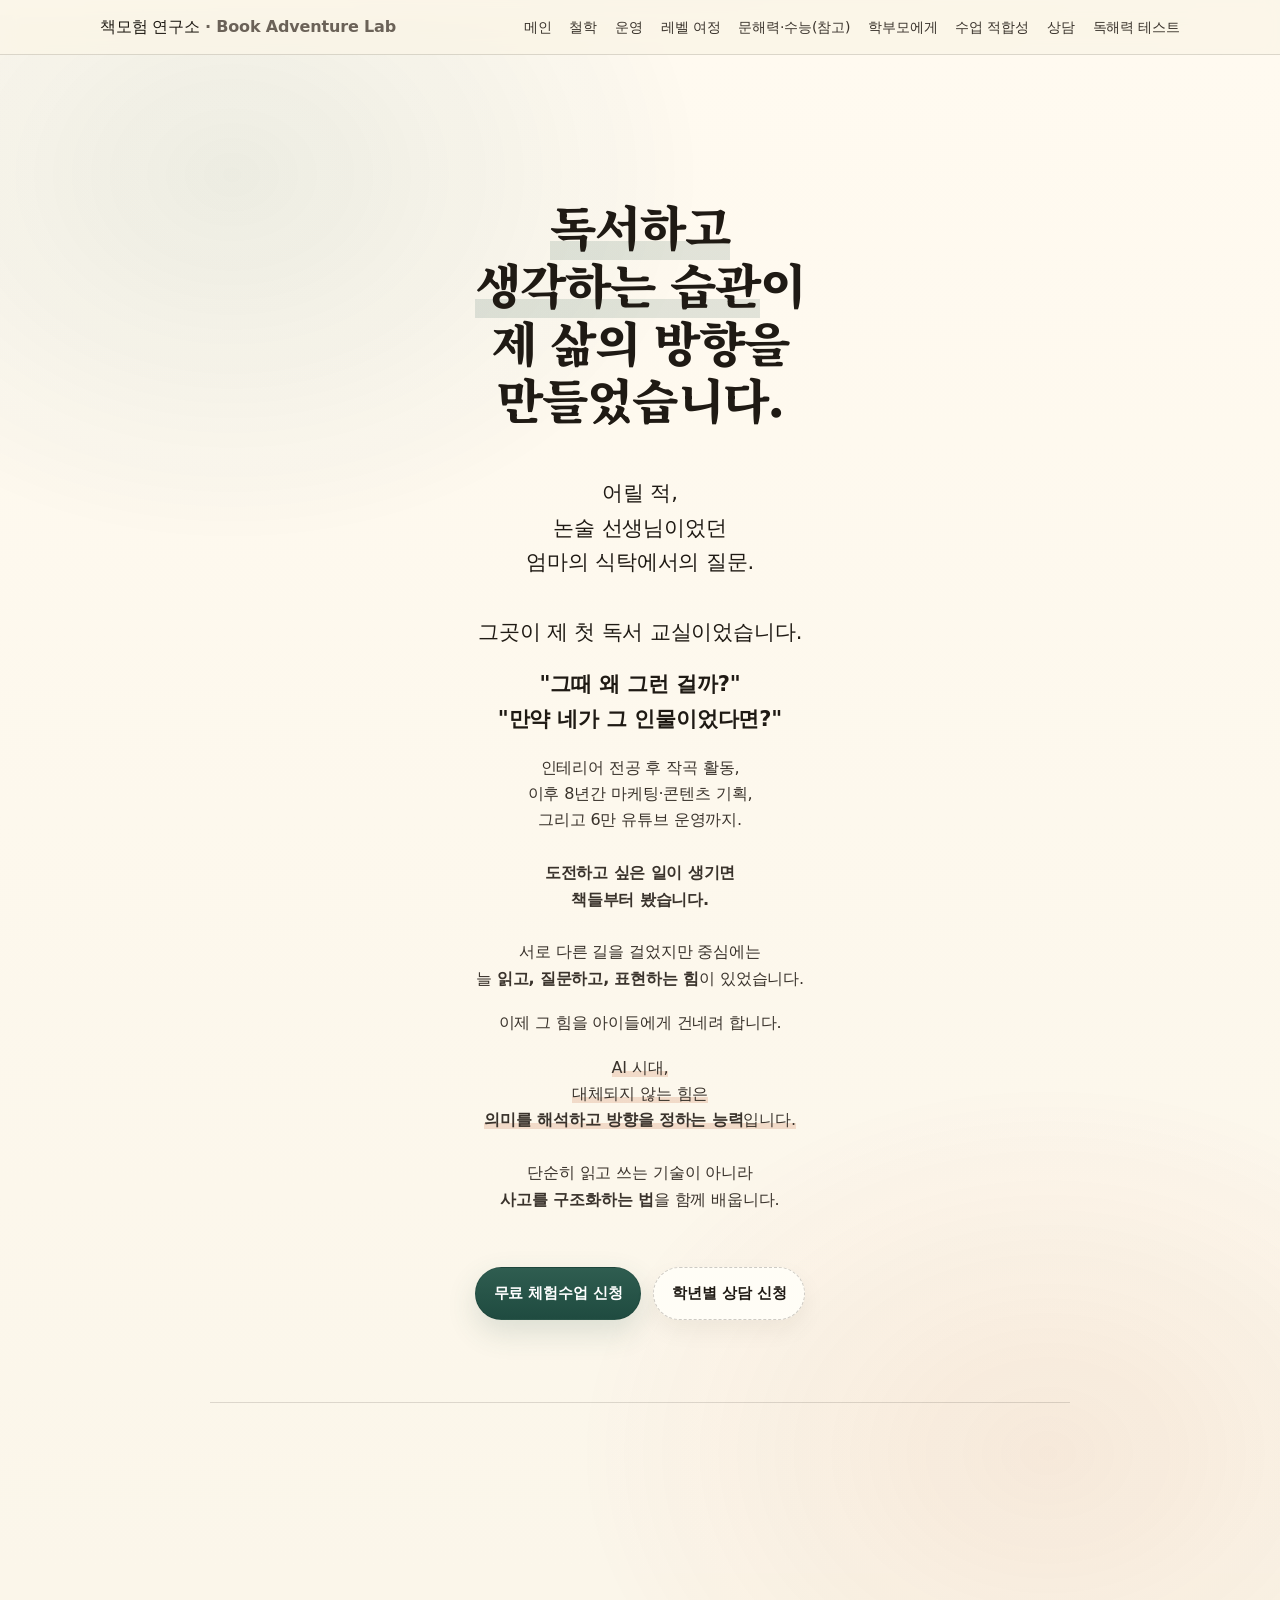
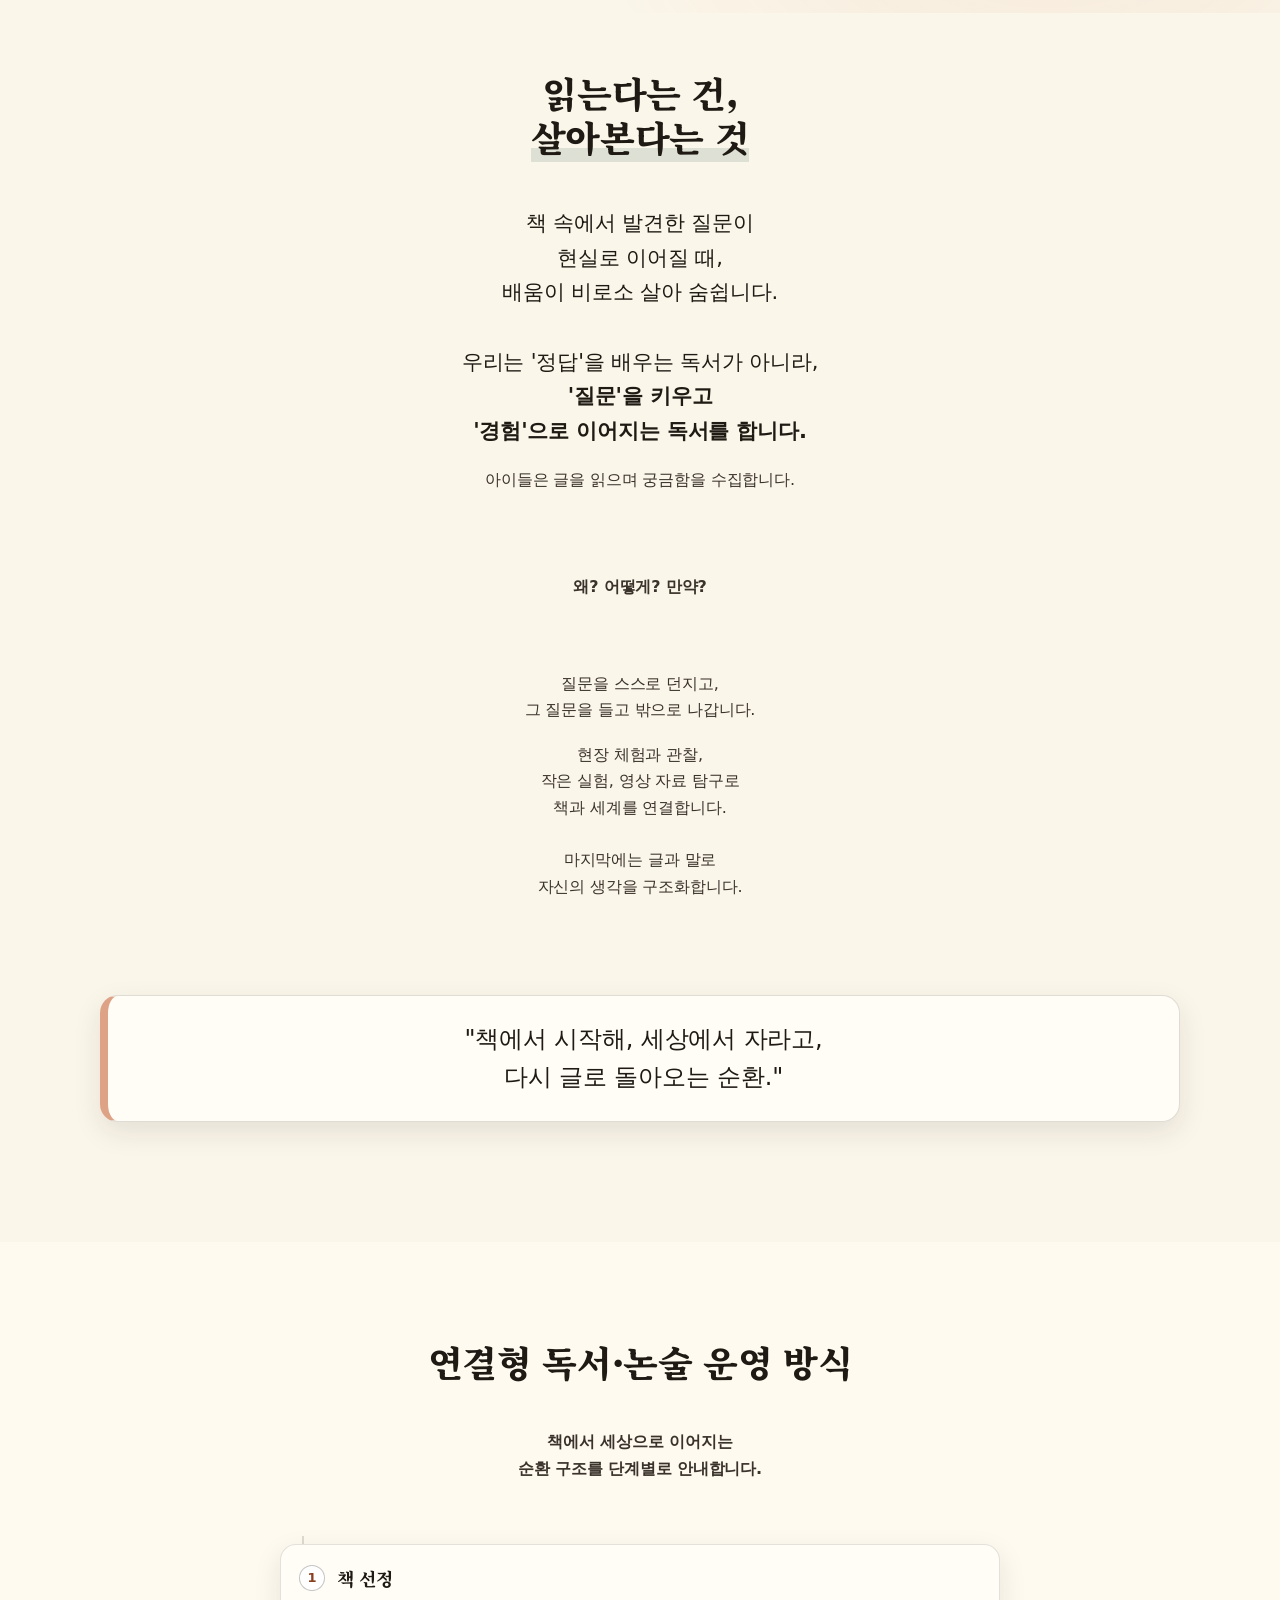
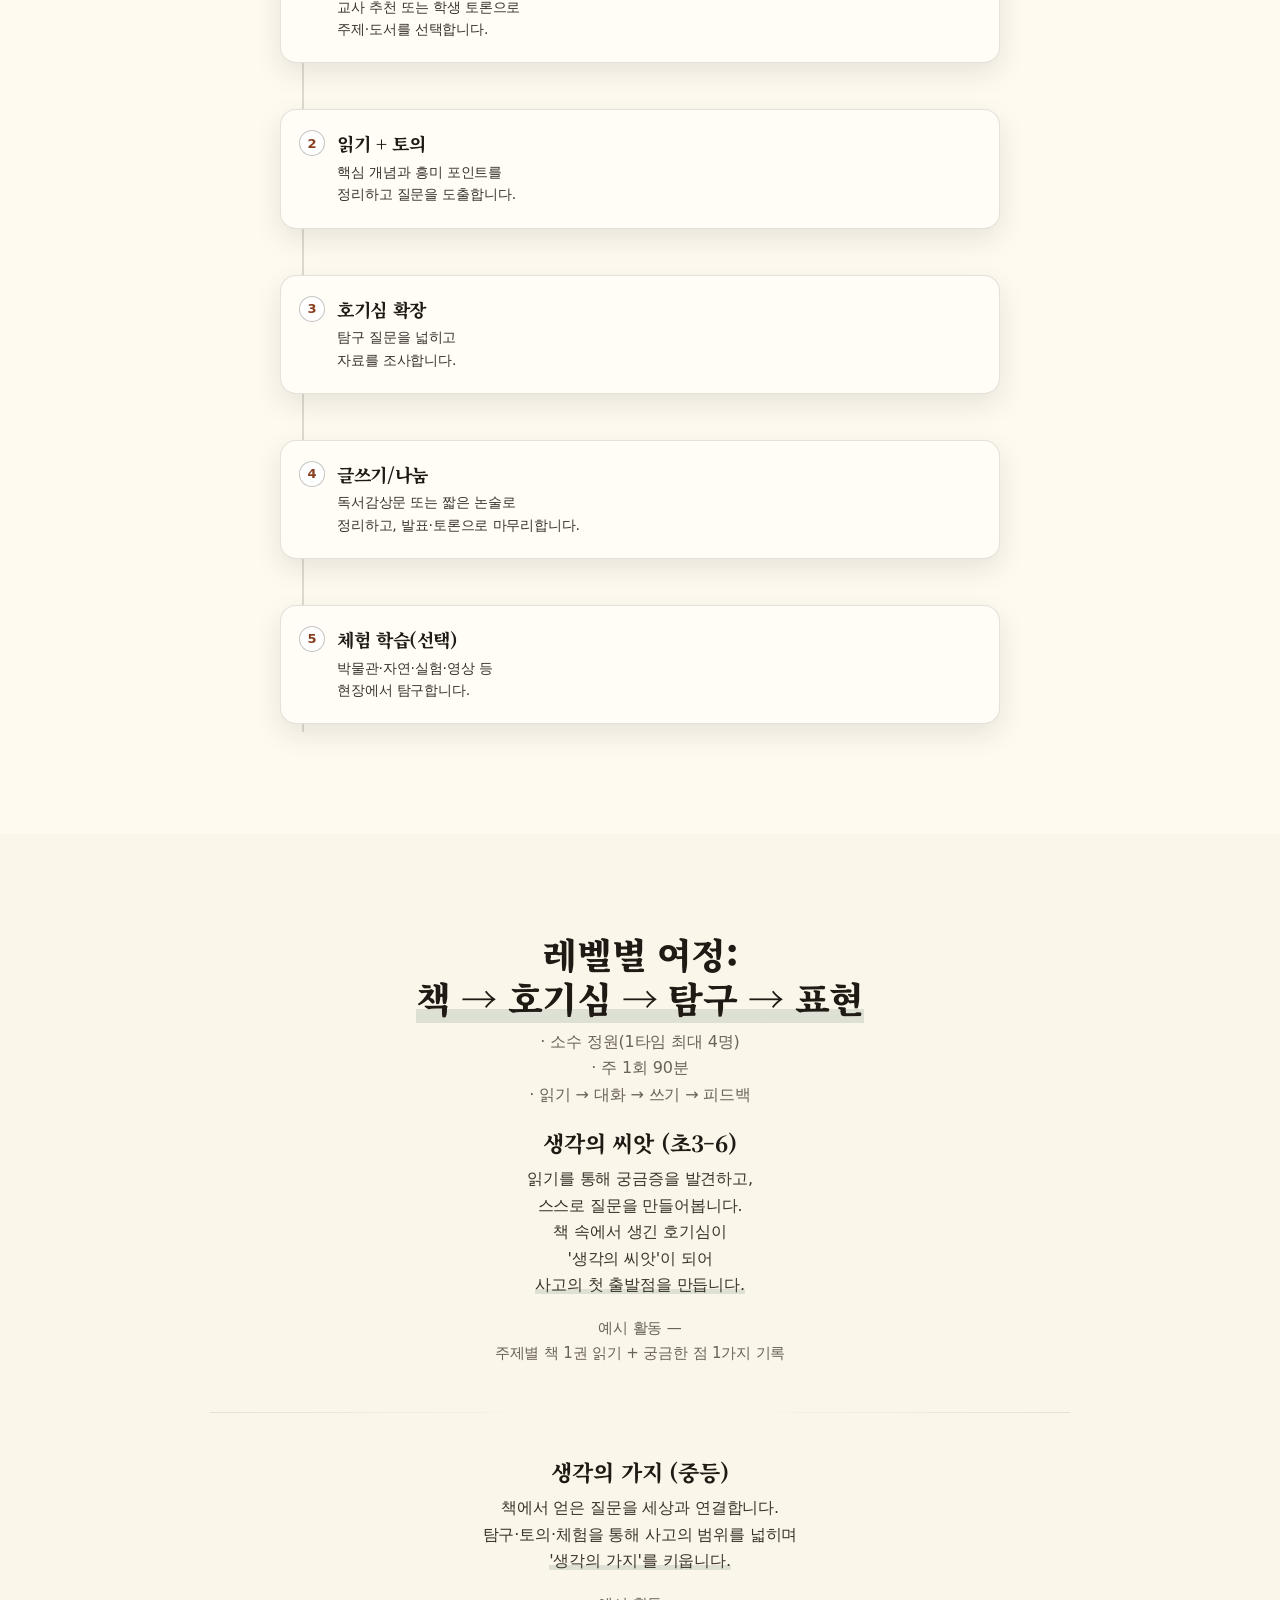
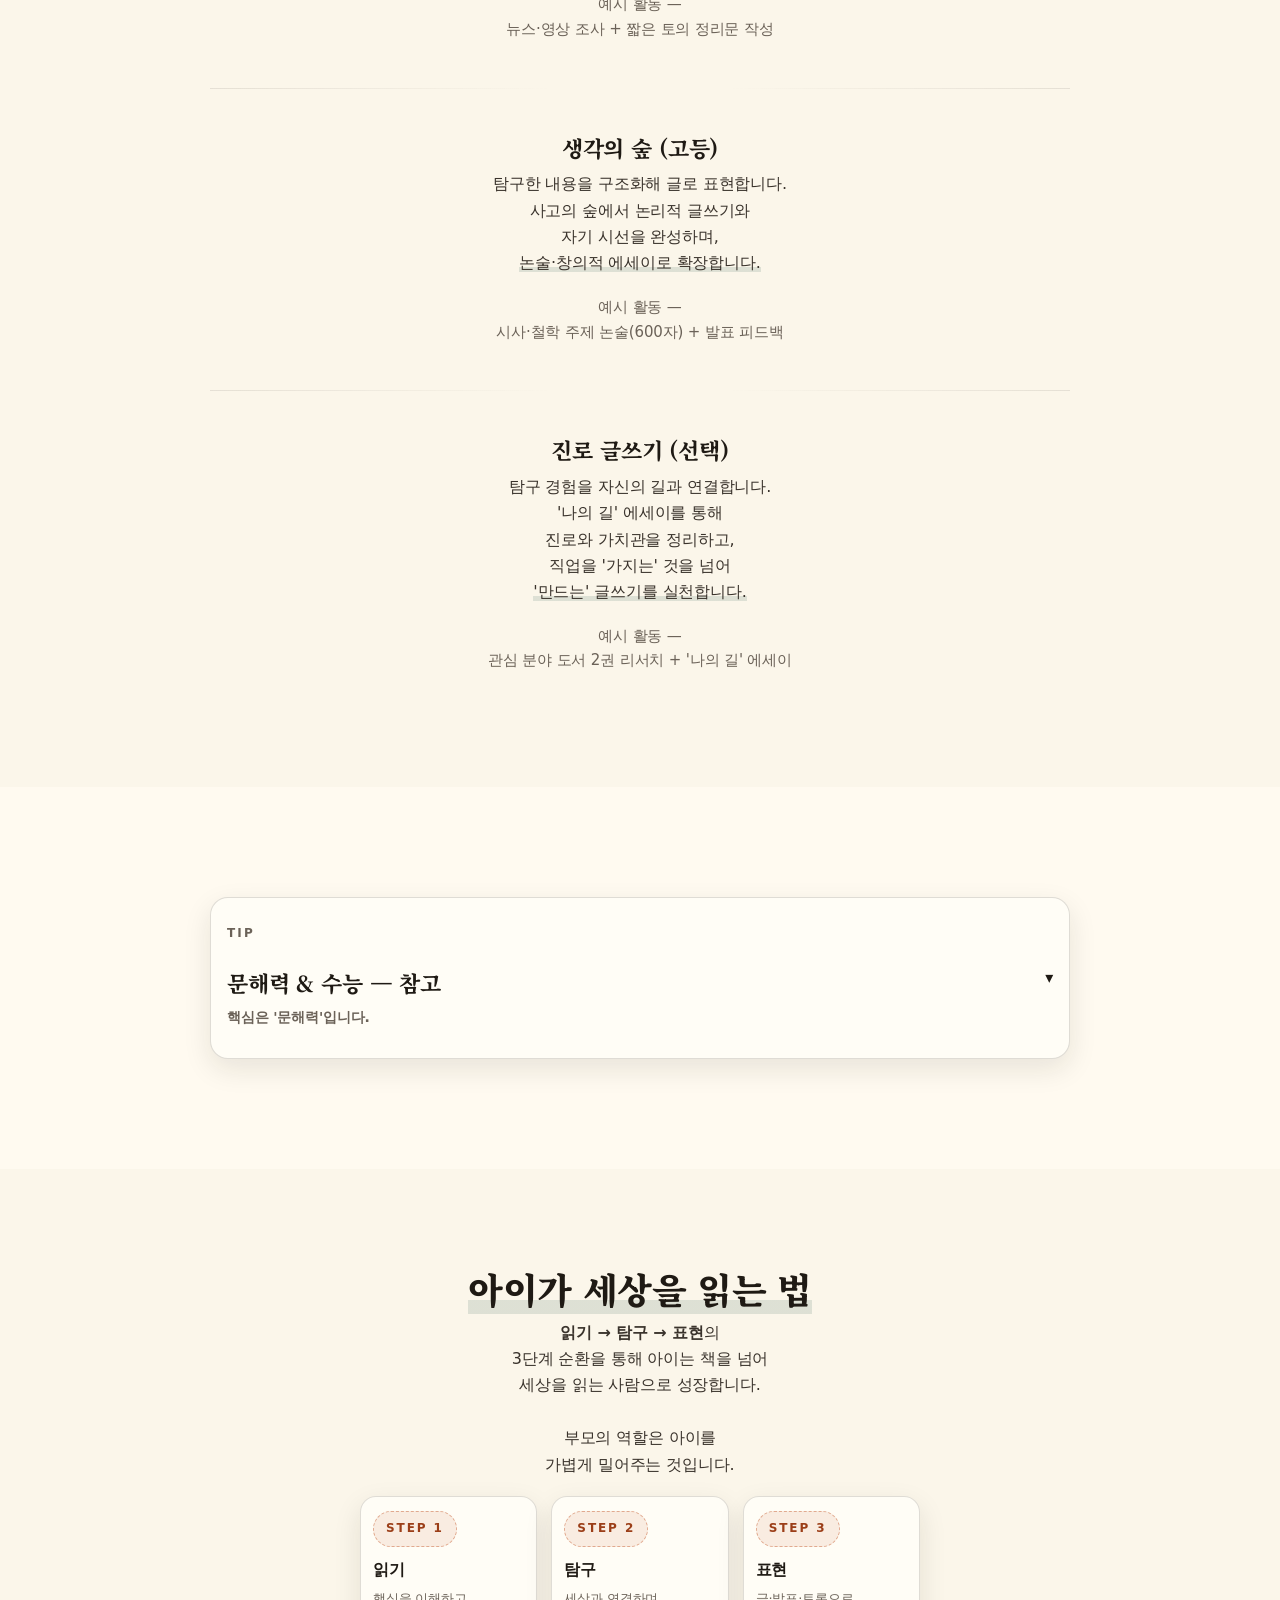
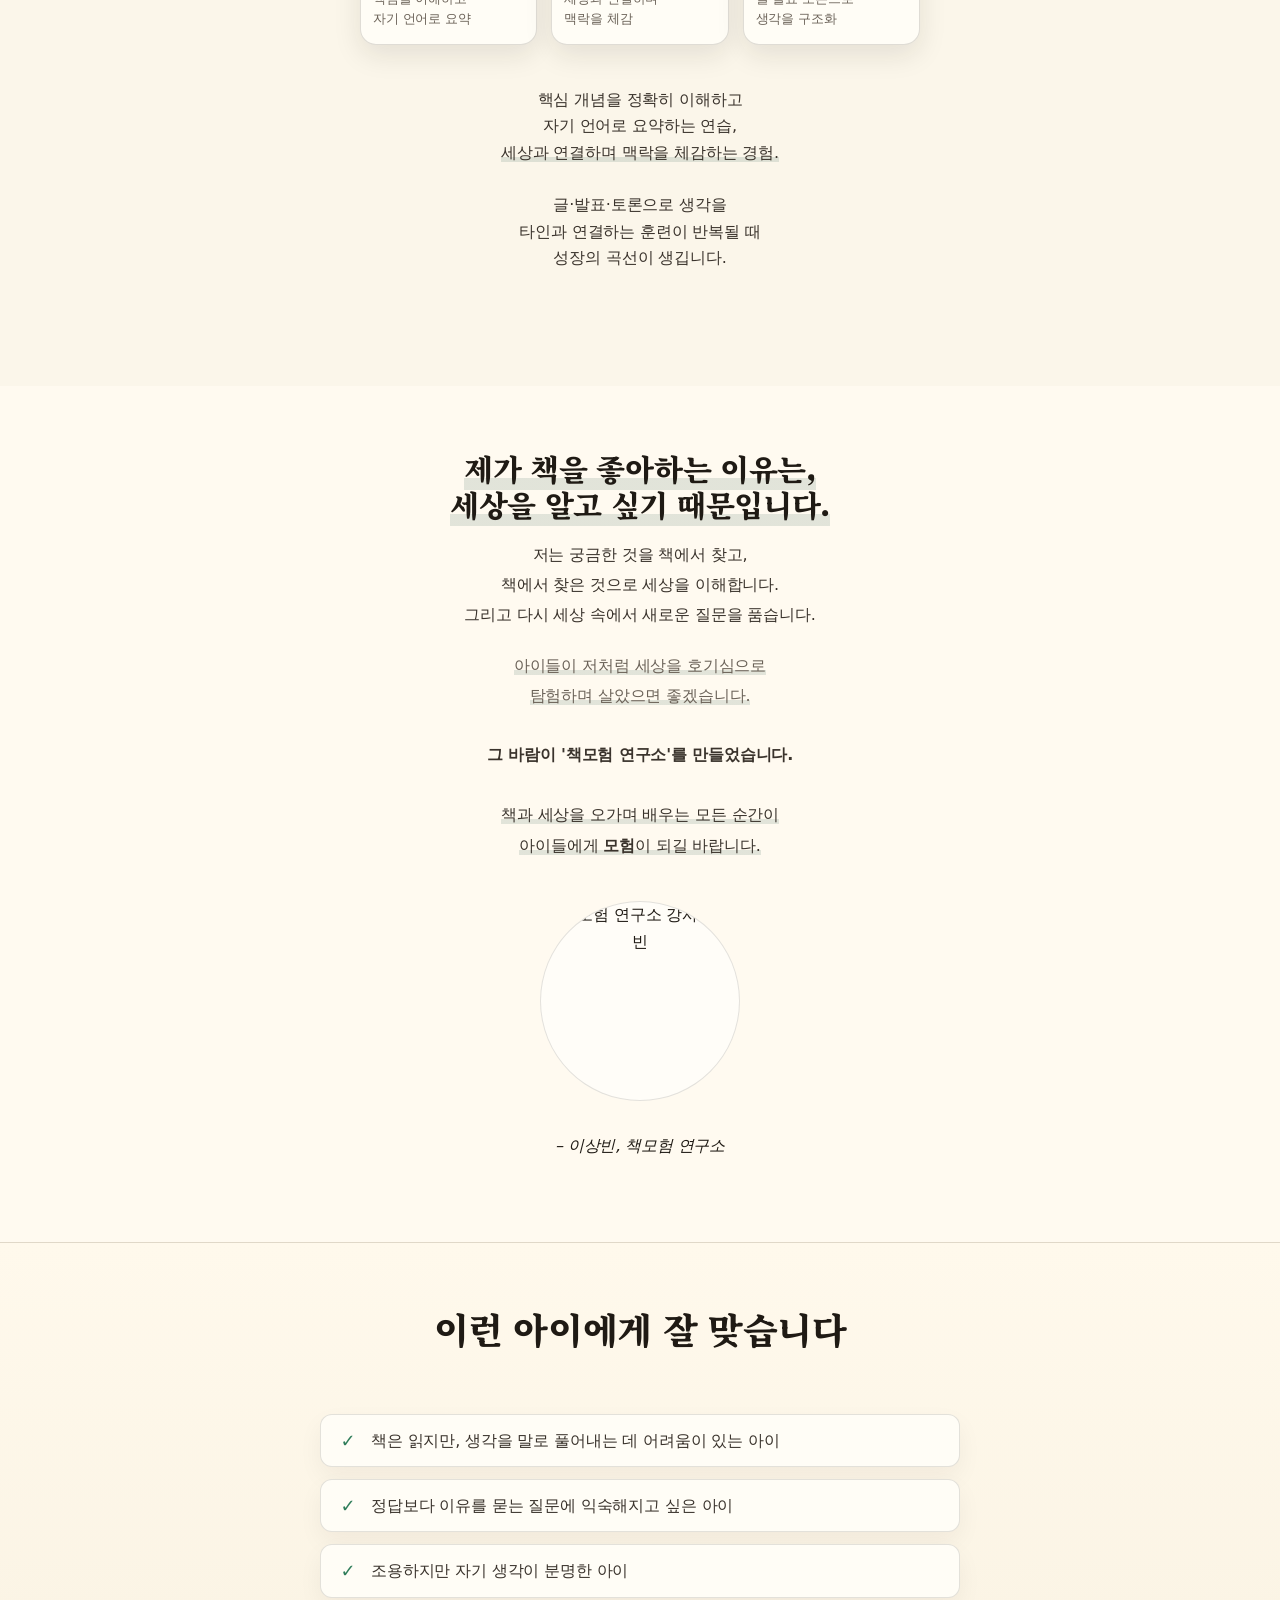
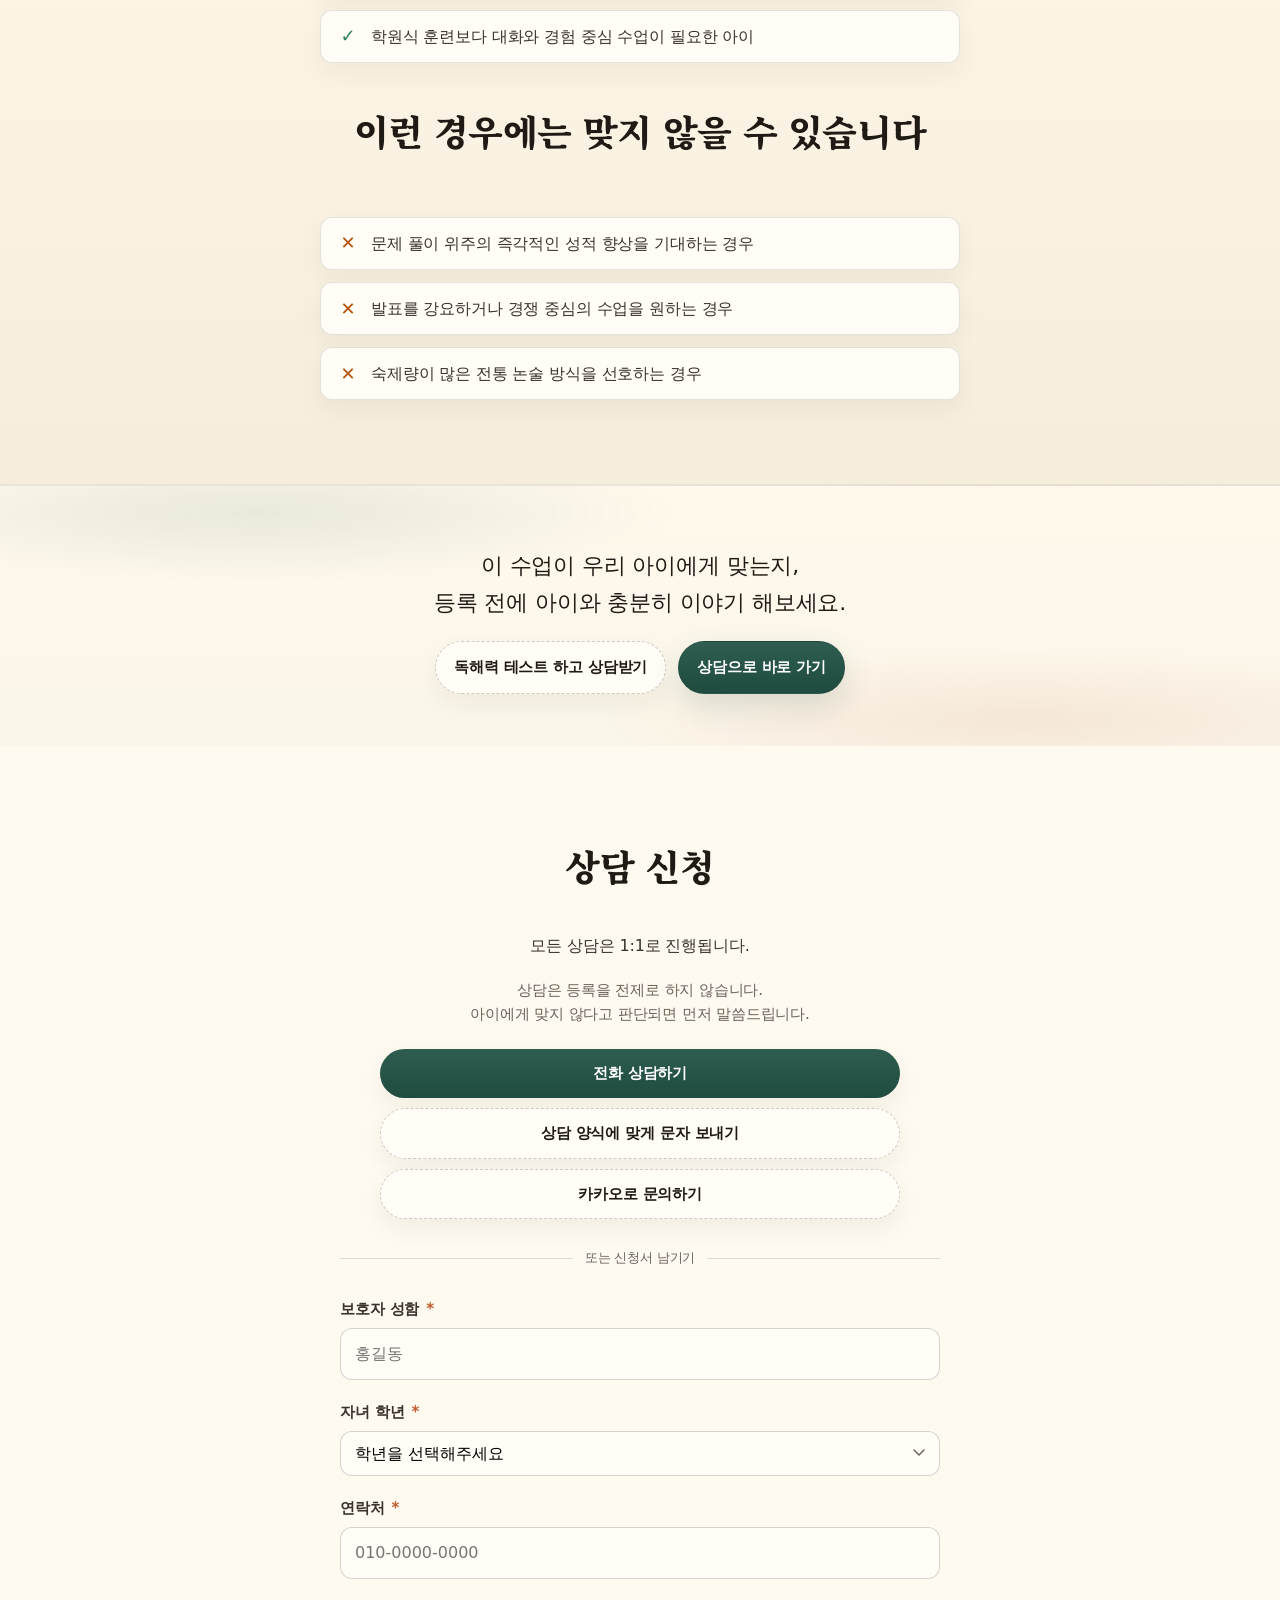
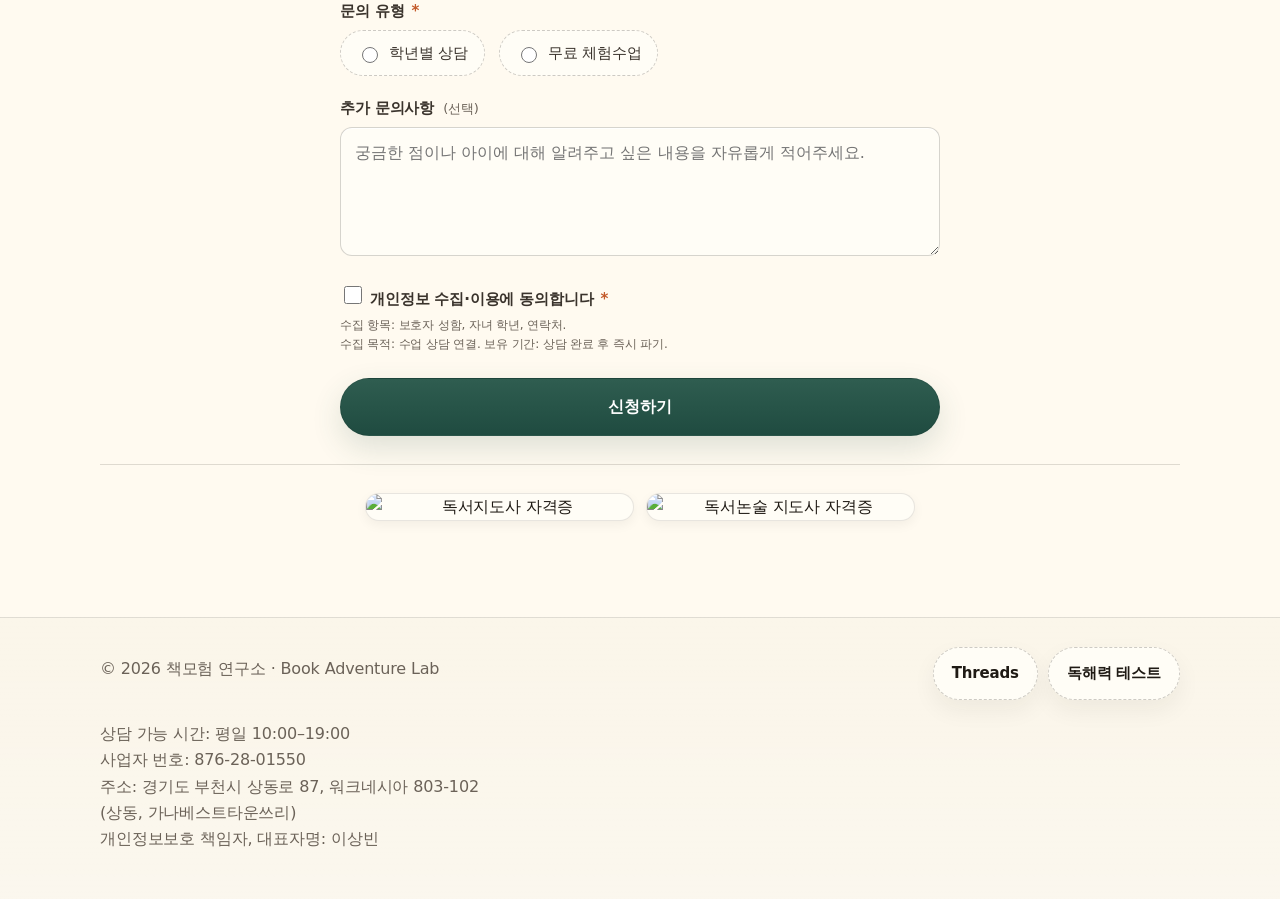
==== commit 428cd7b1: "Remove class scene slider section (no photos available) Co-Authored-By: Claude Sonnet 4.6 <noreply@a" ====
--- a/index.html
+++ b/index.html
@@ -268,33 +268,6 @@
     </div>
   </section>
 
-  <hr>
-  <!-- CLASS SCENE SLIDER -->
-  <section class="section class-scenes" id="scenes">
-    <div class="container">
-      <div class="content">
-        <h2>수업 전경</h2>
-        <p class="muted">독서는 놀이이며, <br>이 세상과 연결 될 수 있는 <br>가장 쉬운 길을 알려줍니다.</p>
-
-        <div class="slider" id="scene-slider" aria-label="수업 전경 슬라이더">
-          <div class="slider-track">
-            <div class="slide">
-              <img src="/assets/images/class-1.jpg" alt="수업 전경 1" loading="lazy" />
-              <img src="/assets/images/class-2.jpg" alt="수업 전경 2" loading="lazy" />
-              <img src="/assets/images/class-3.jpg" alt="수업 전경 3" loading="lazy" />
-            </div>
-            <div class="slide">
-              <img src="/assets/images/class-4.jpg" alt="수업 전경 4" loading="lazy" />
-              <img src="/assets/images/class-5.jpg" alt="수업 전경 5" loading="lazy" />
-              <img src="/assets/images/class-6.jpg" alt="수업 전경 6" loading="lazy" />
-            </div>
-          </div>
-          <button class="slider-btn prev" type="button" aria-label="이전">‹</button>
-          <button class="slider-btn next" type="button" aria-label="다음">›</button>
-        </div>
-      </div>
-    </div>
-  </section>
 
   <!-- REFERENCE / LITERACY -->
   <section id="literacy" class="section" style="background:var(--bg-alt)">
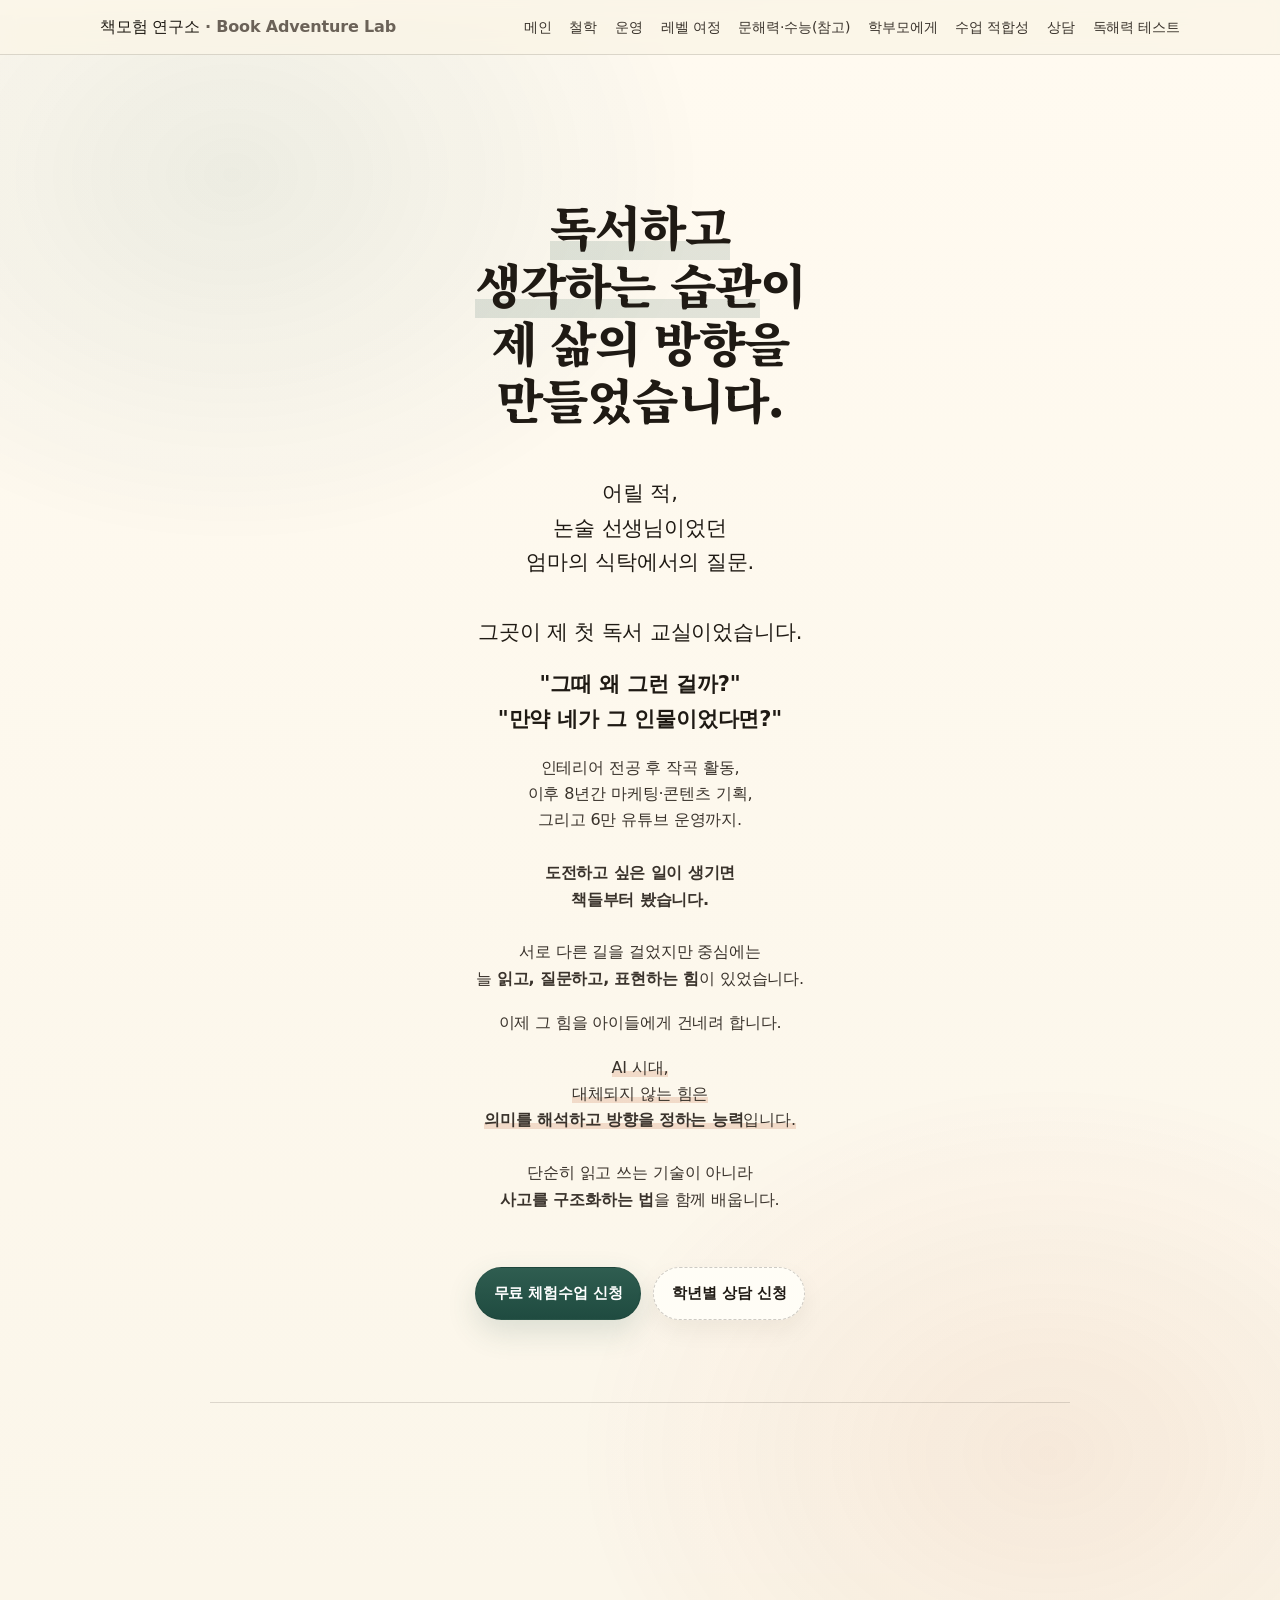
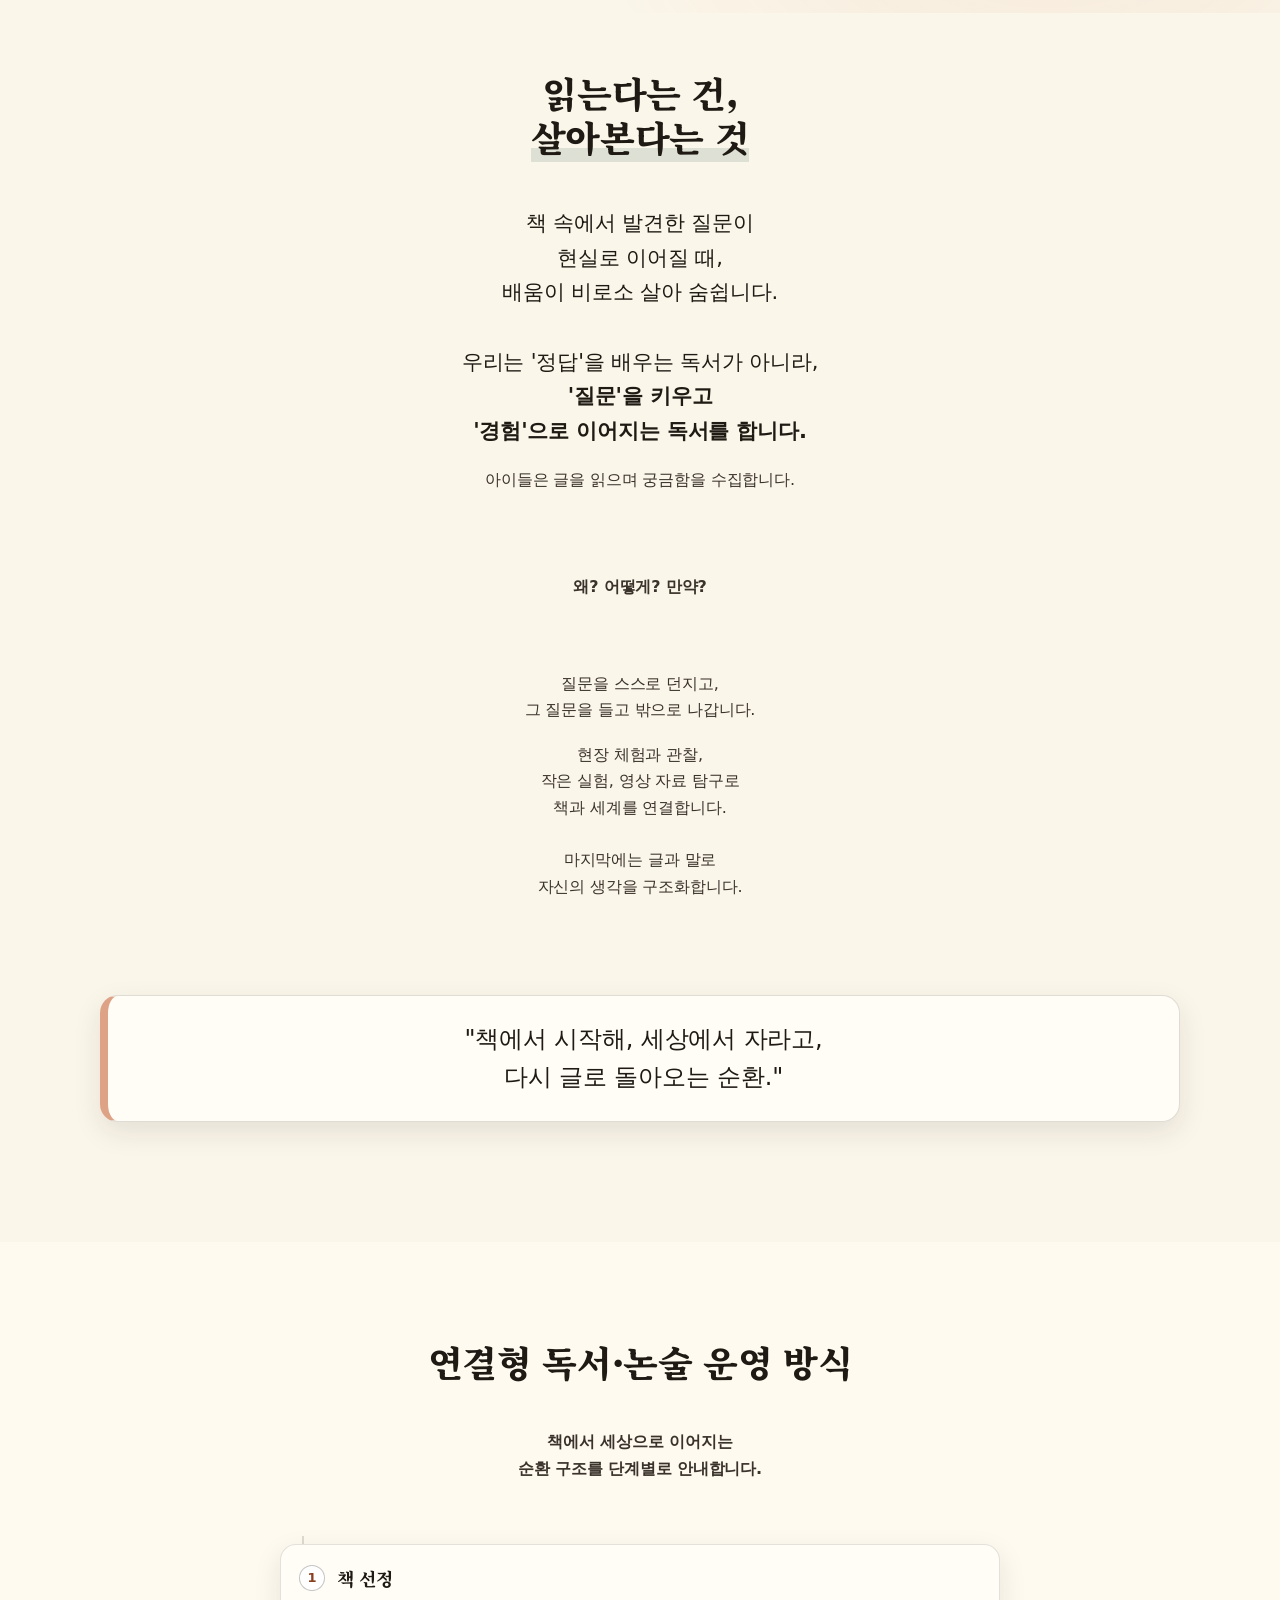
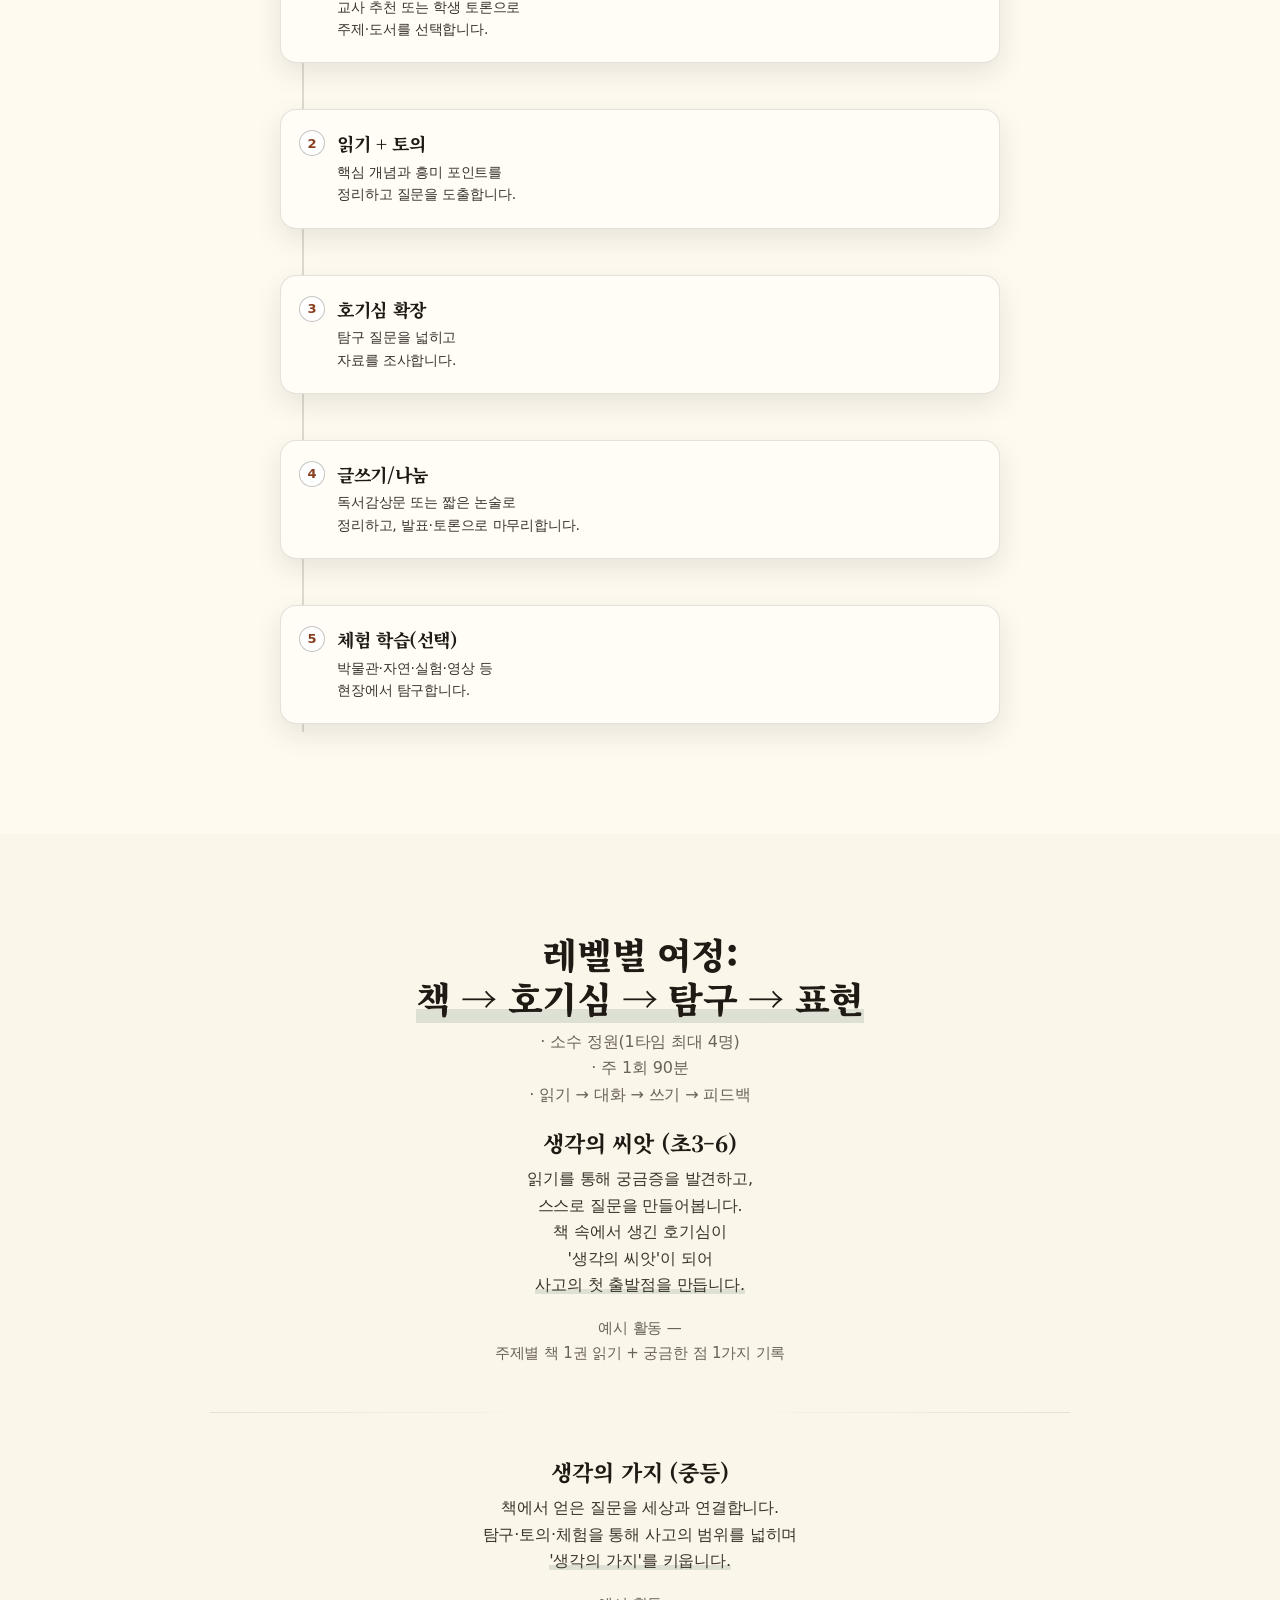
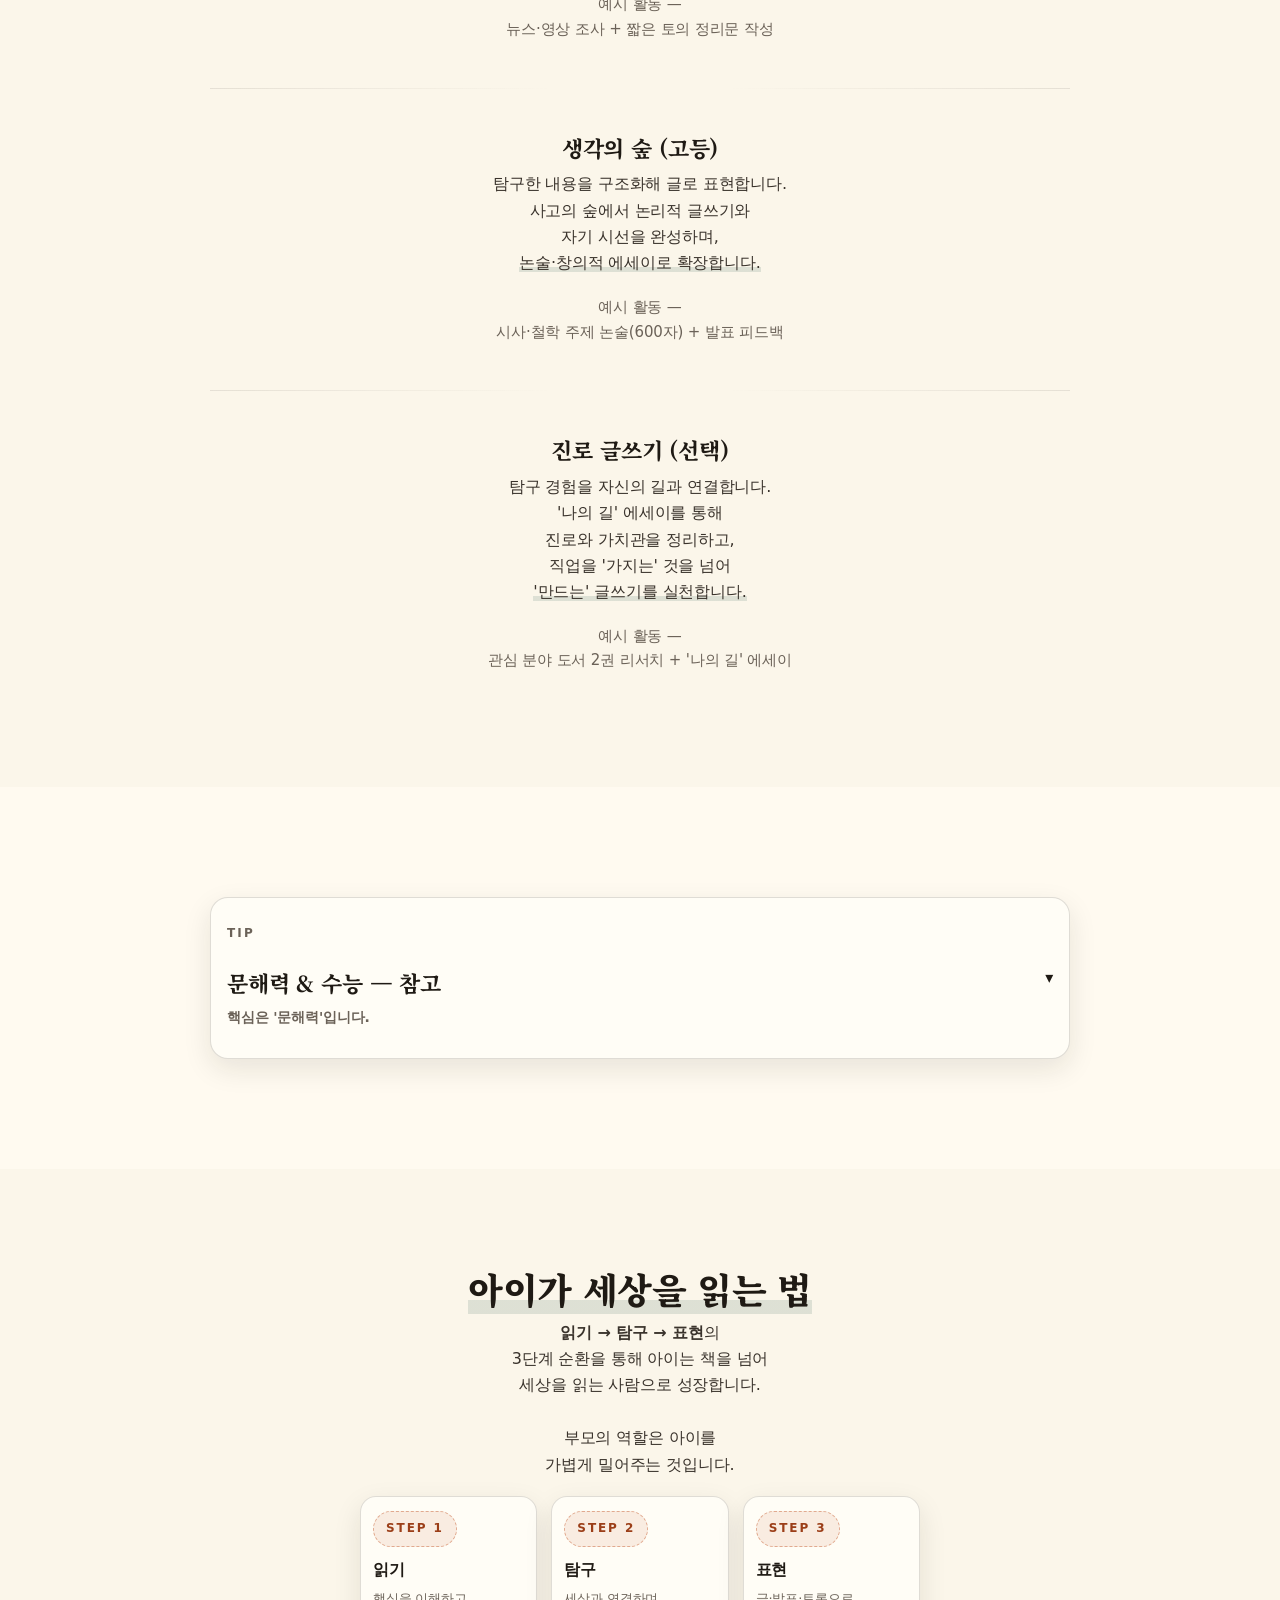
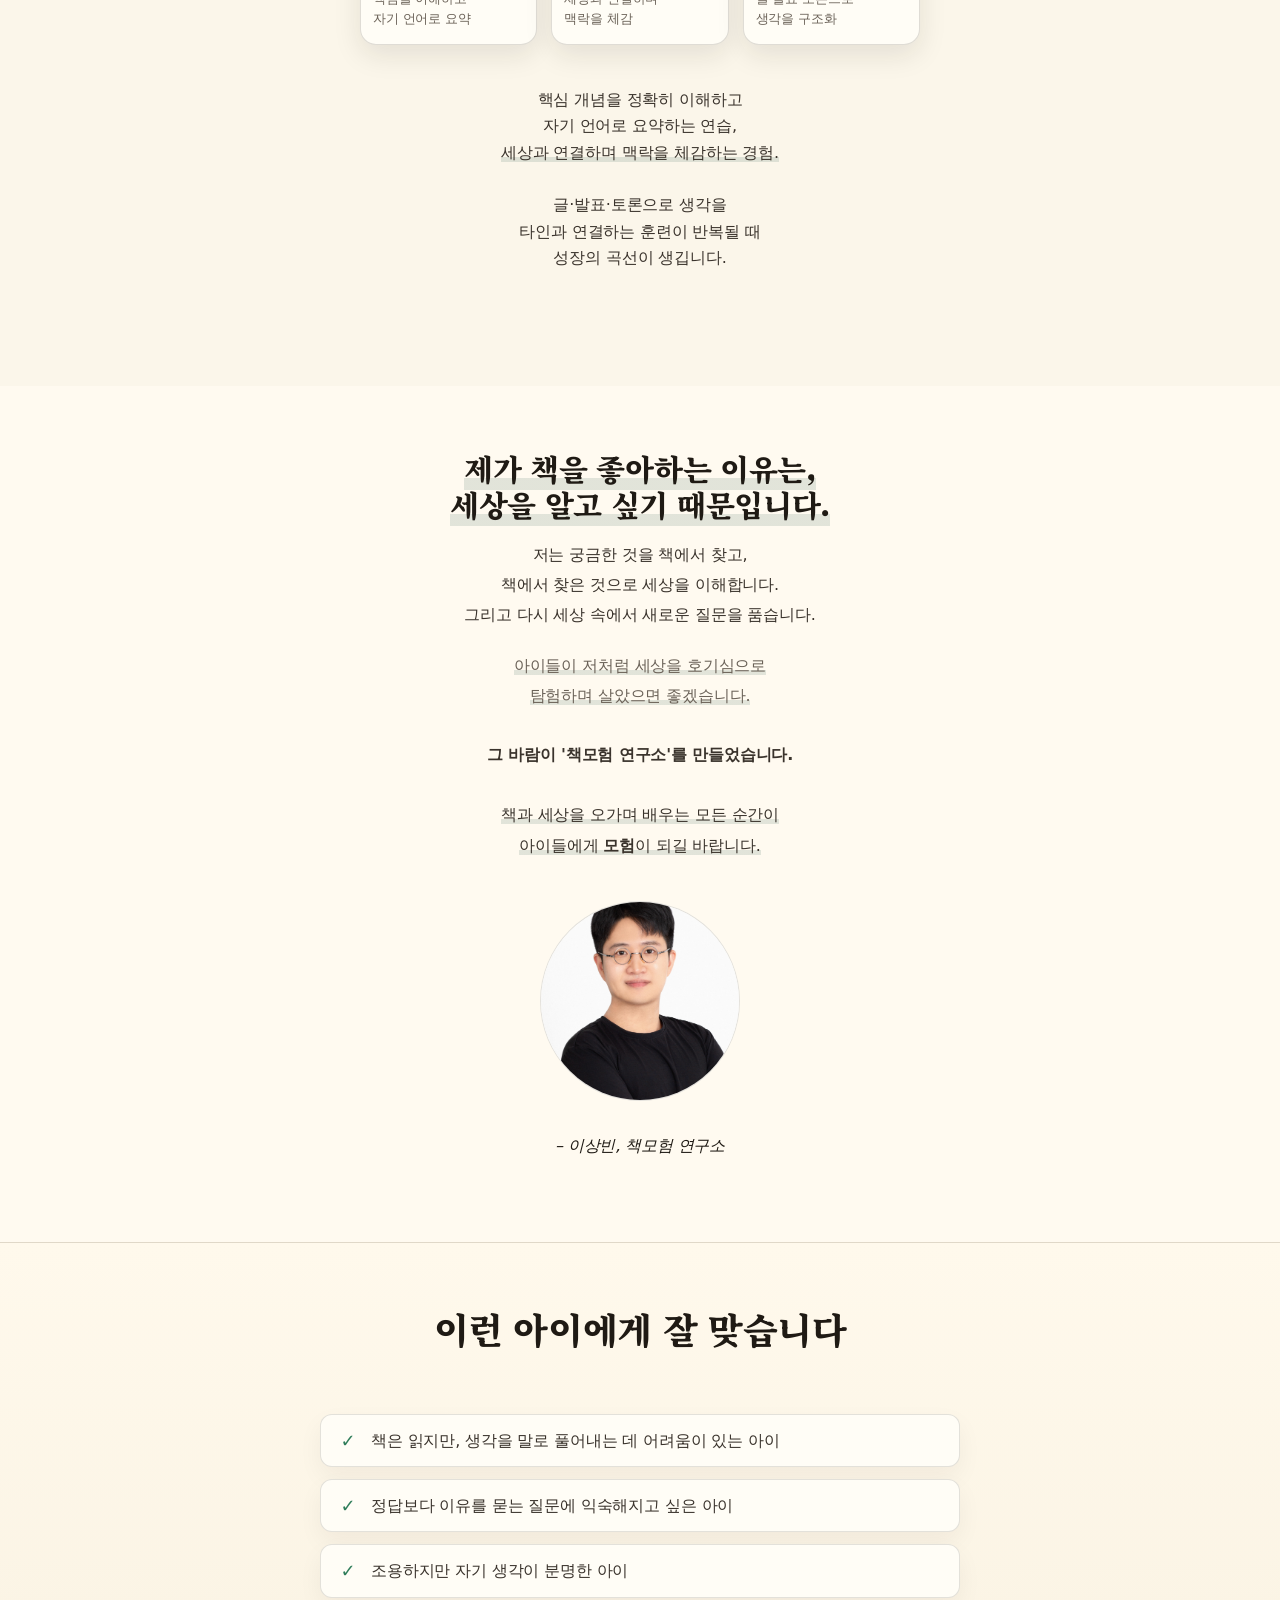
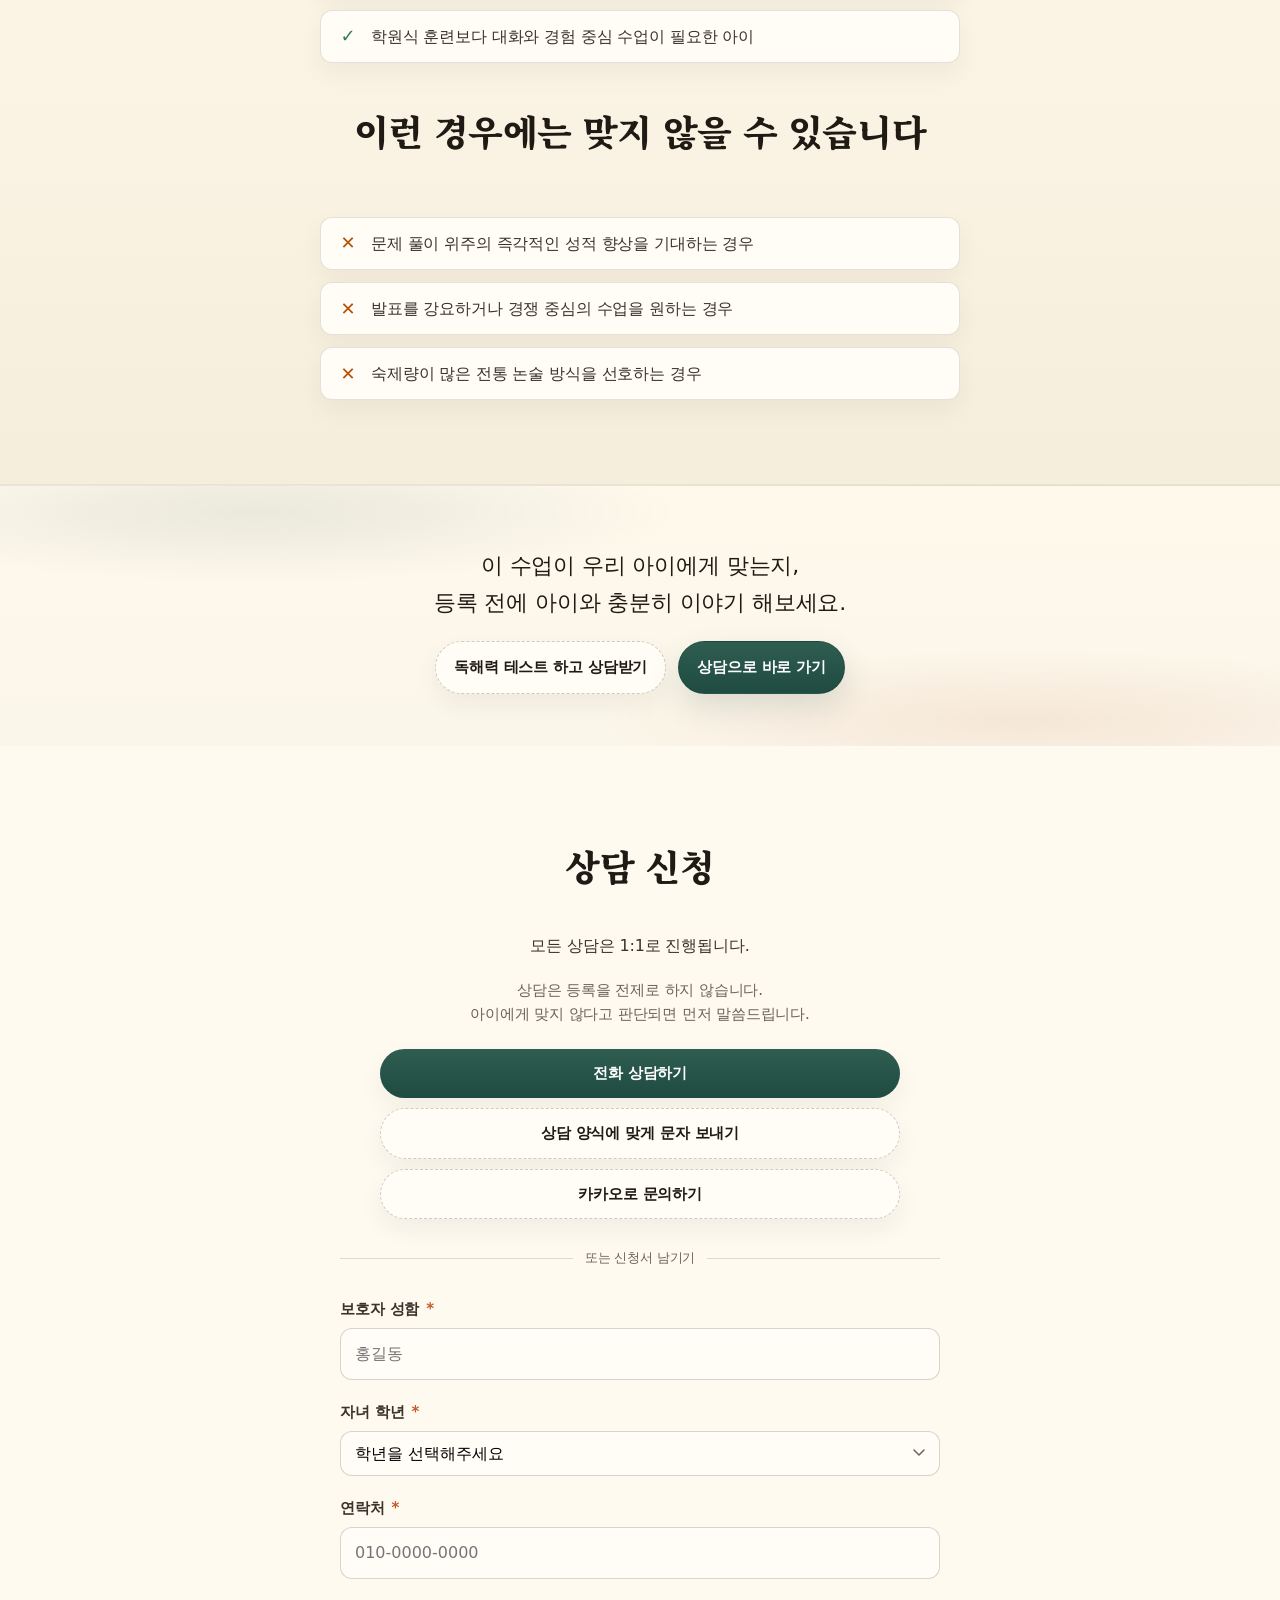
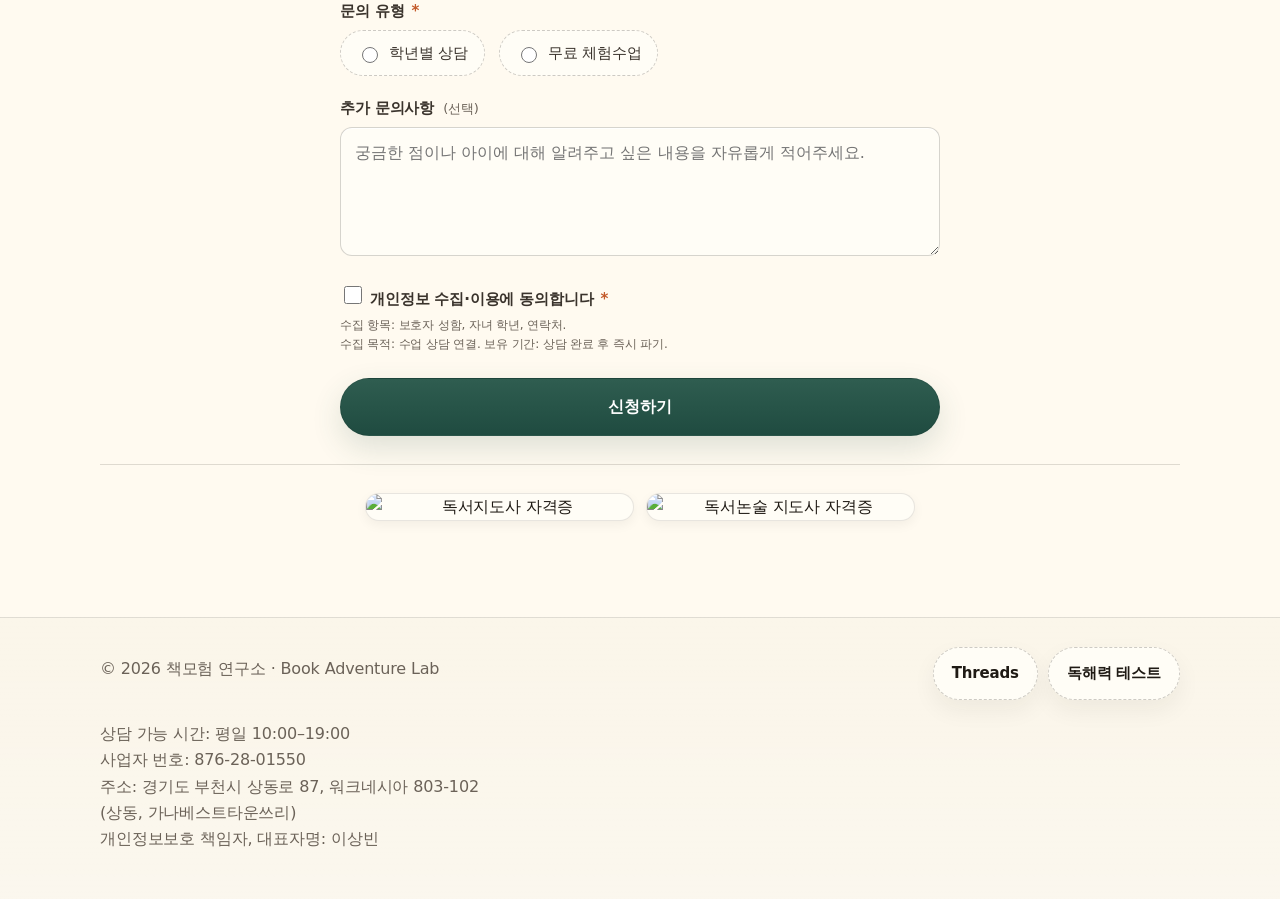
==== commit 68308939: "Add teacher photo and update instructor image reference Co-Authored-By: Claude Sonnet 4.6 <noreply@a" ====
--- a/index.html
+++ b/index.html
@@ -440,7 +440,7 @@
         </p>
         <div class="bridge-photo">
           <img
-            src="/assets/images/profile.jpg"
+            src="/assets/images/teacher.jpg"
             alt="책모험 연구소 강사 이상빈"
             class="bridge-img"
             loading="lazy"
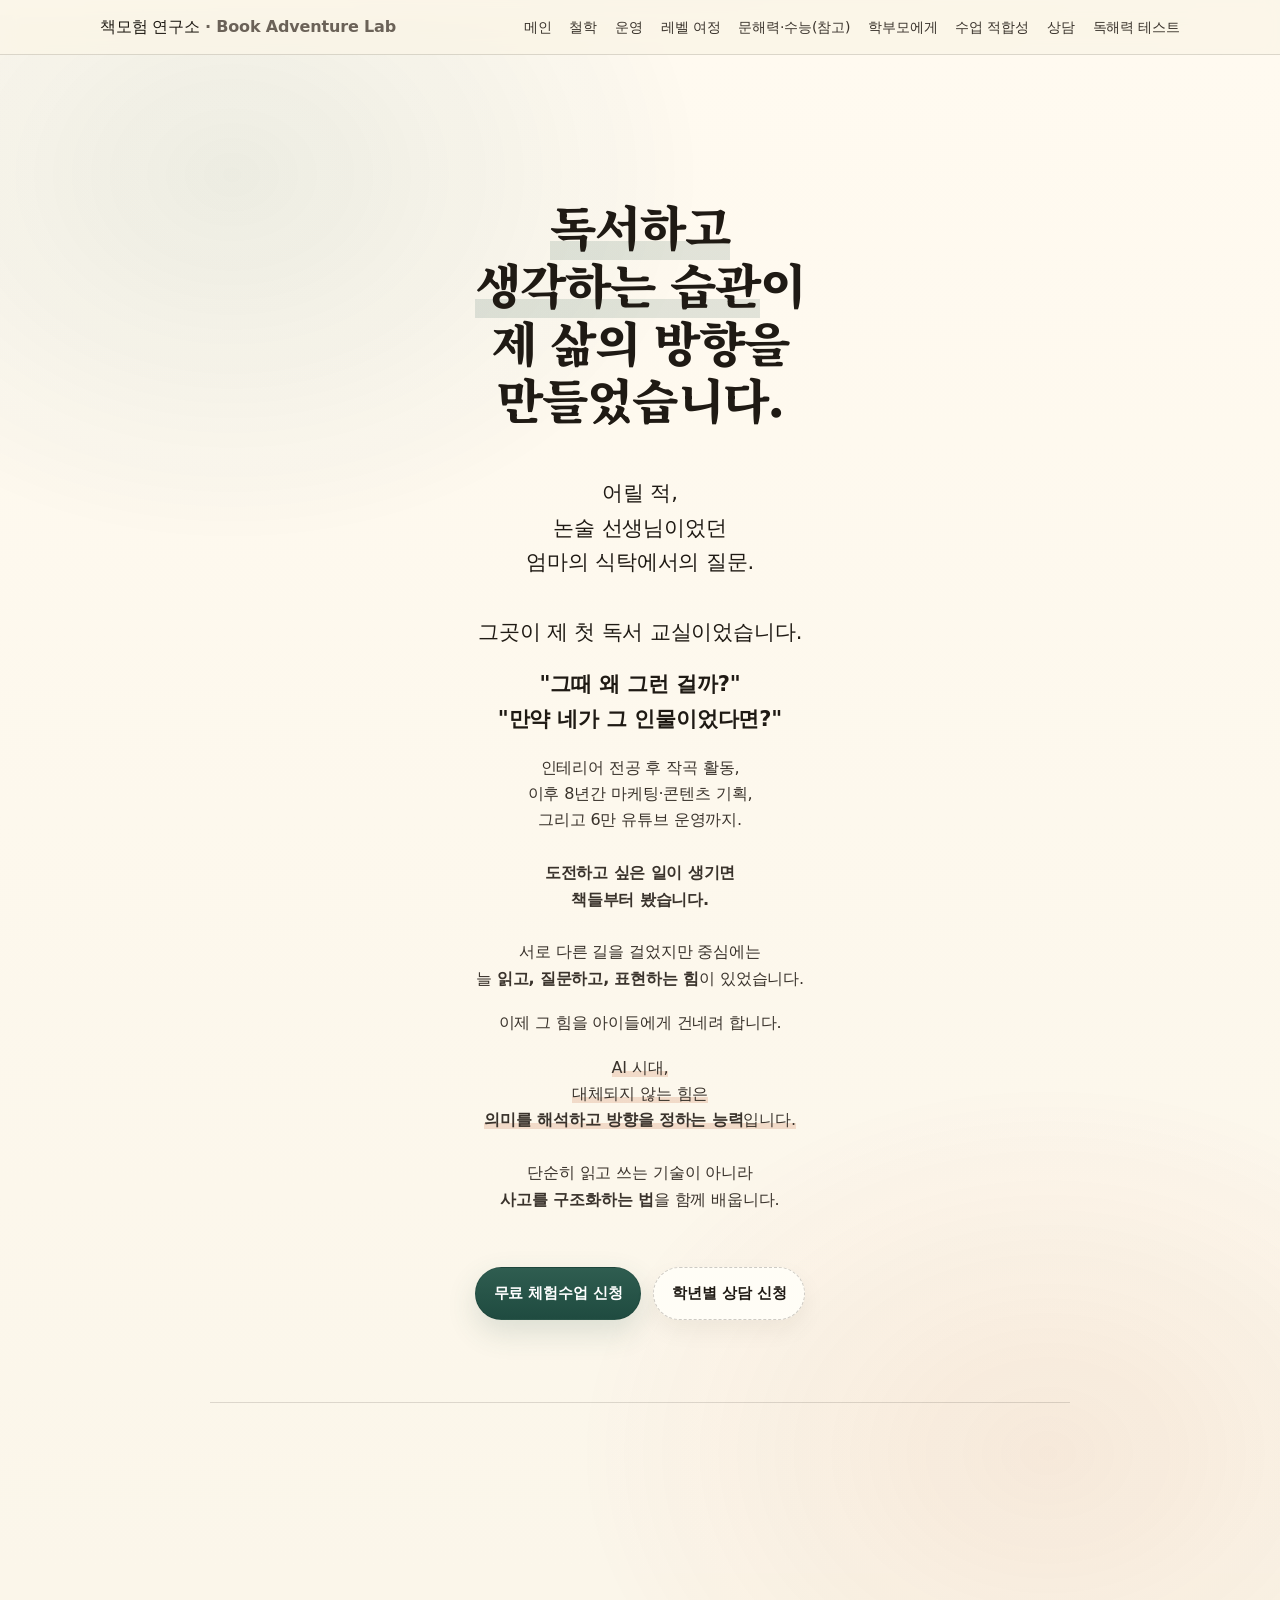
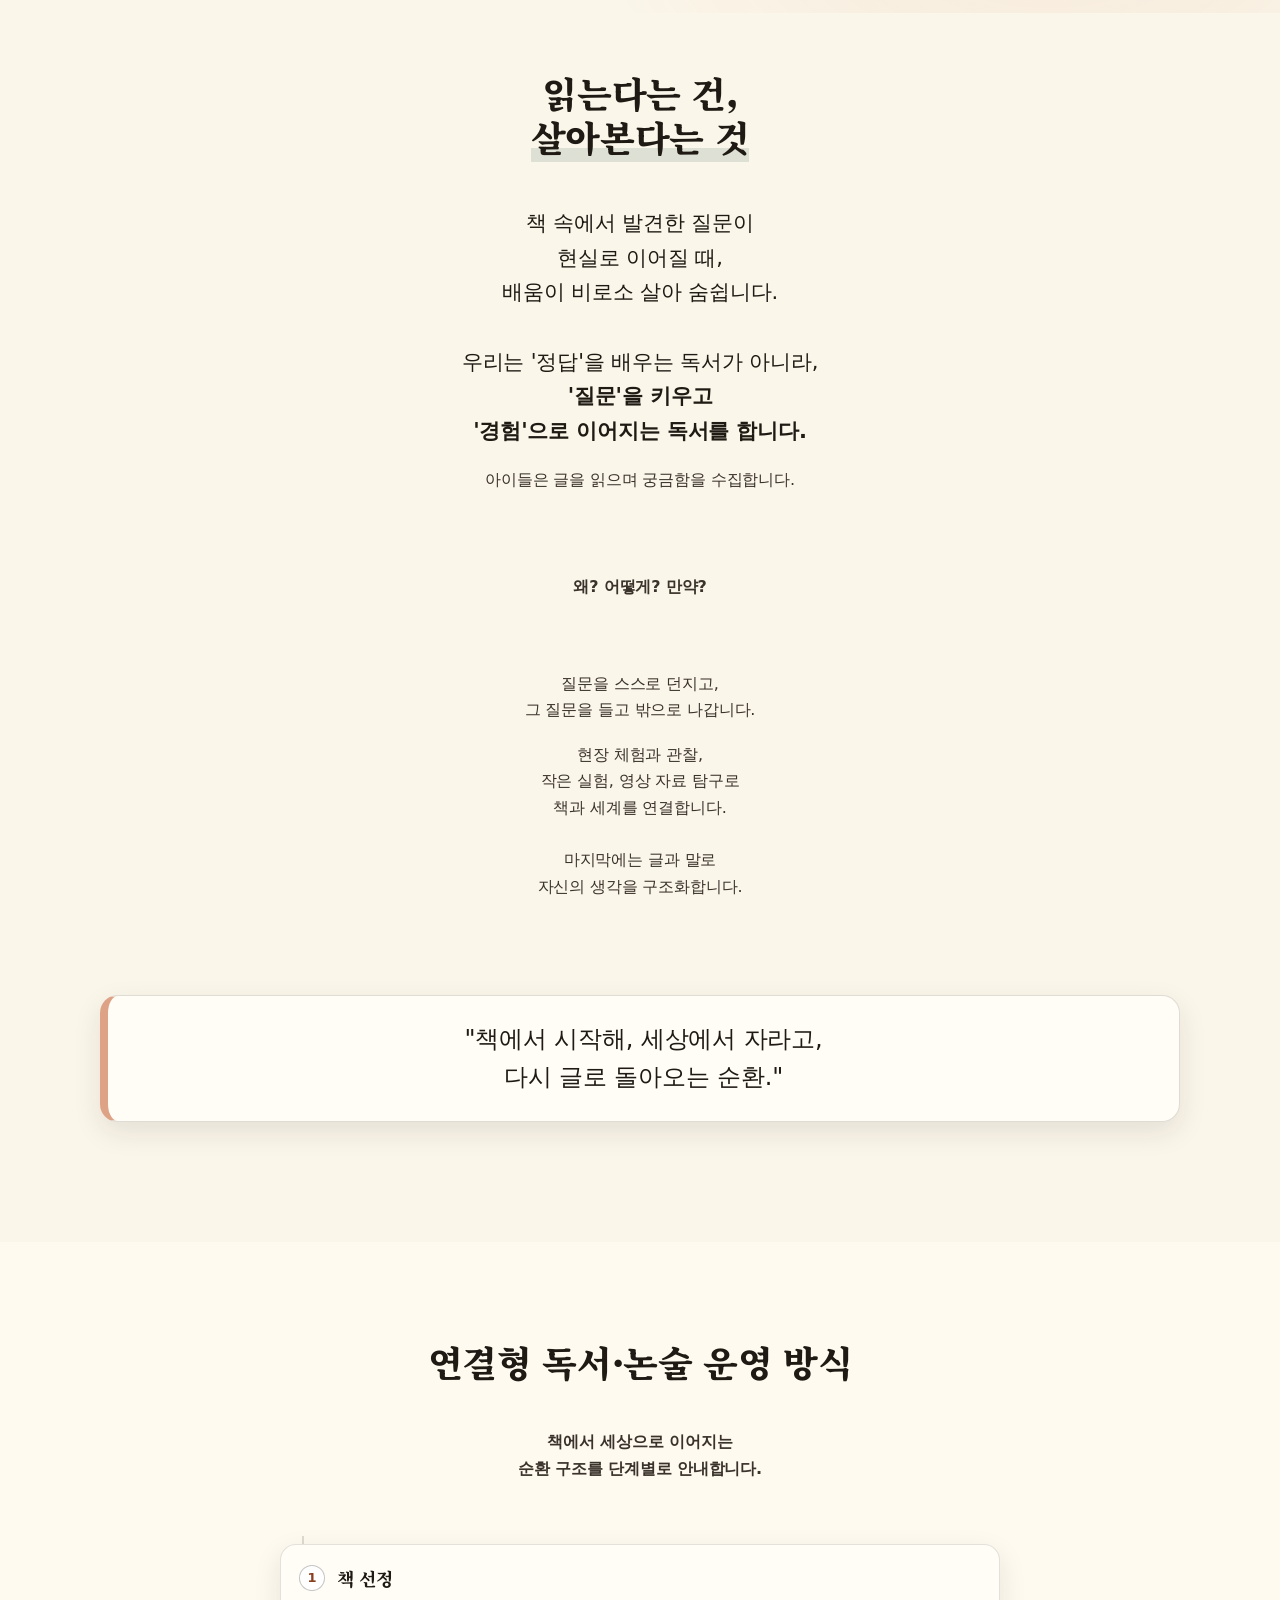
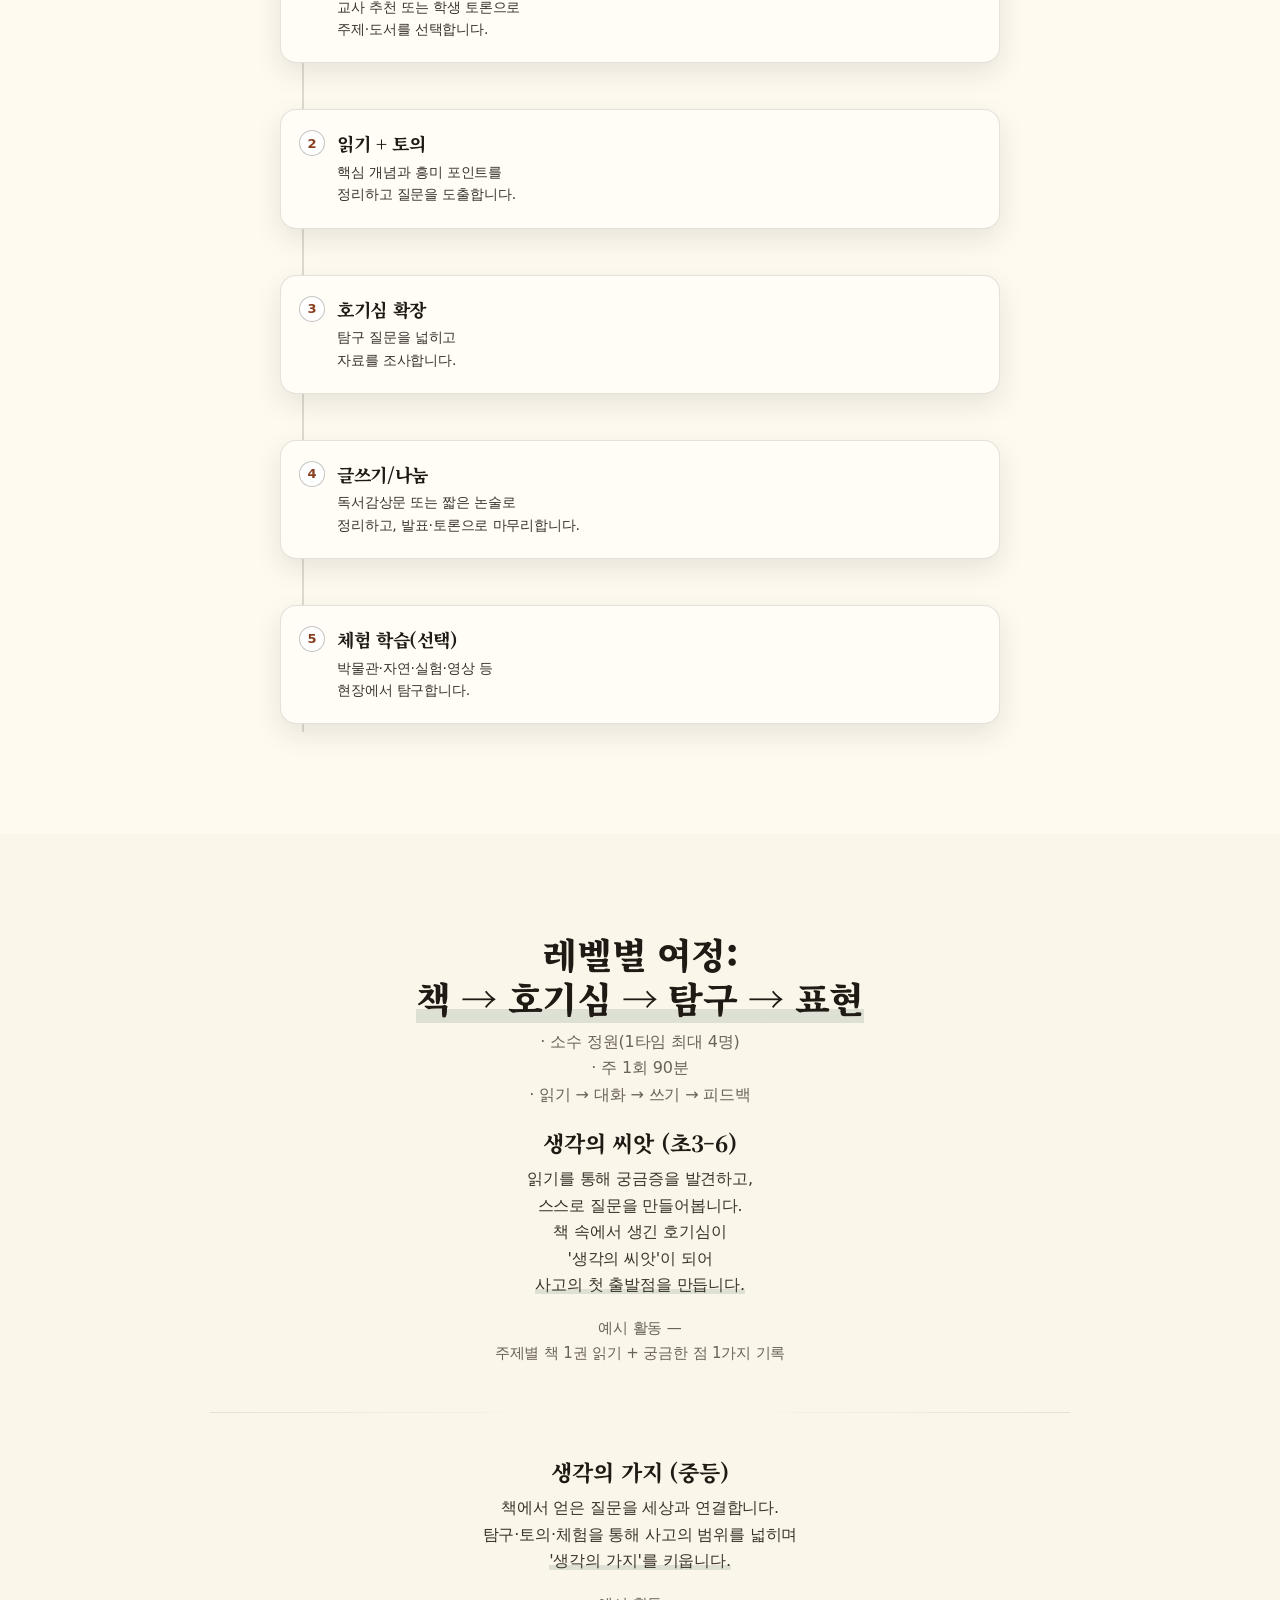
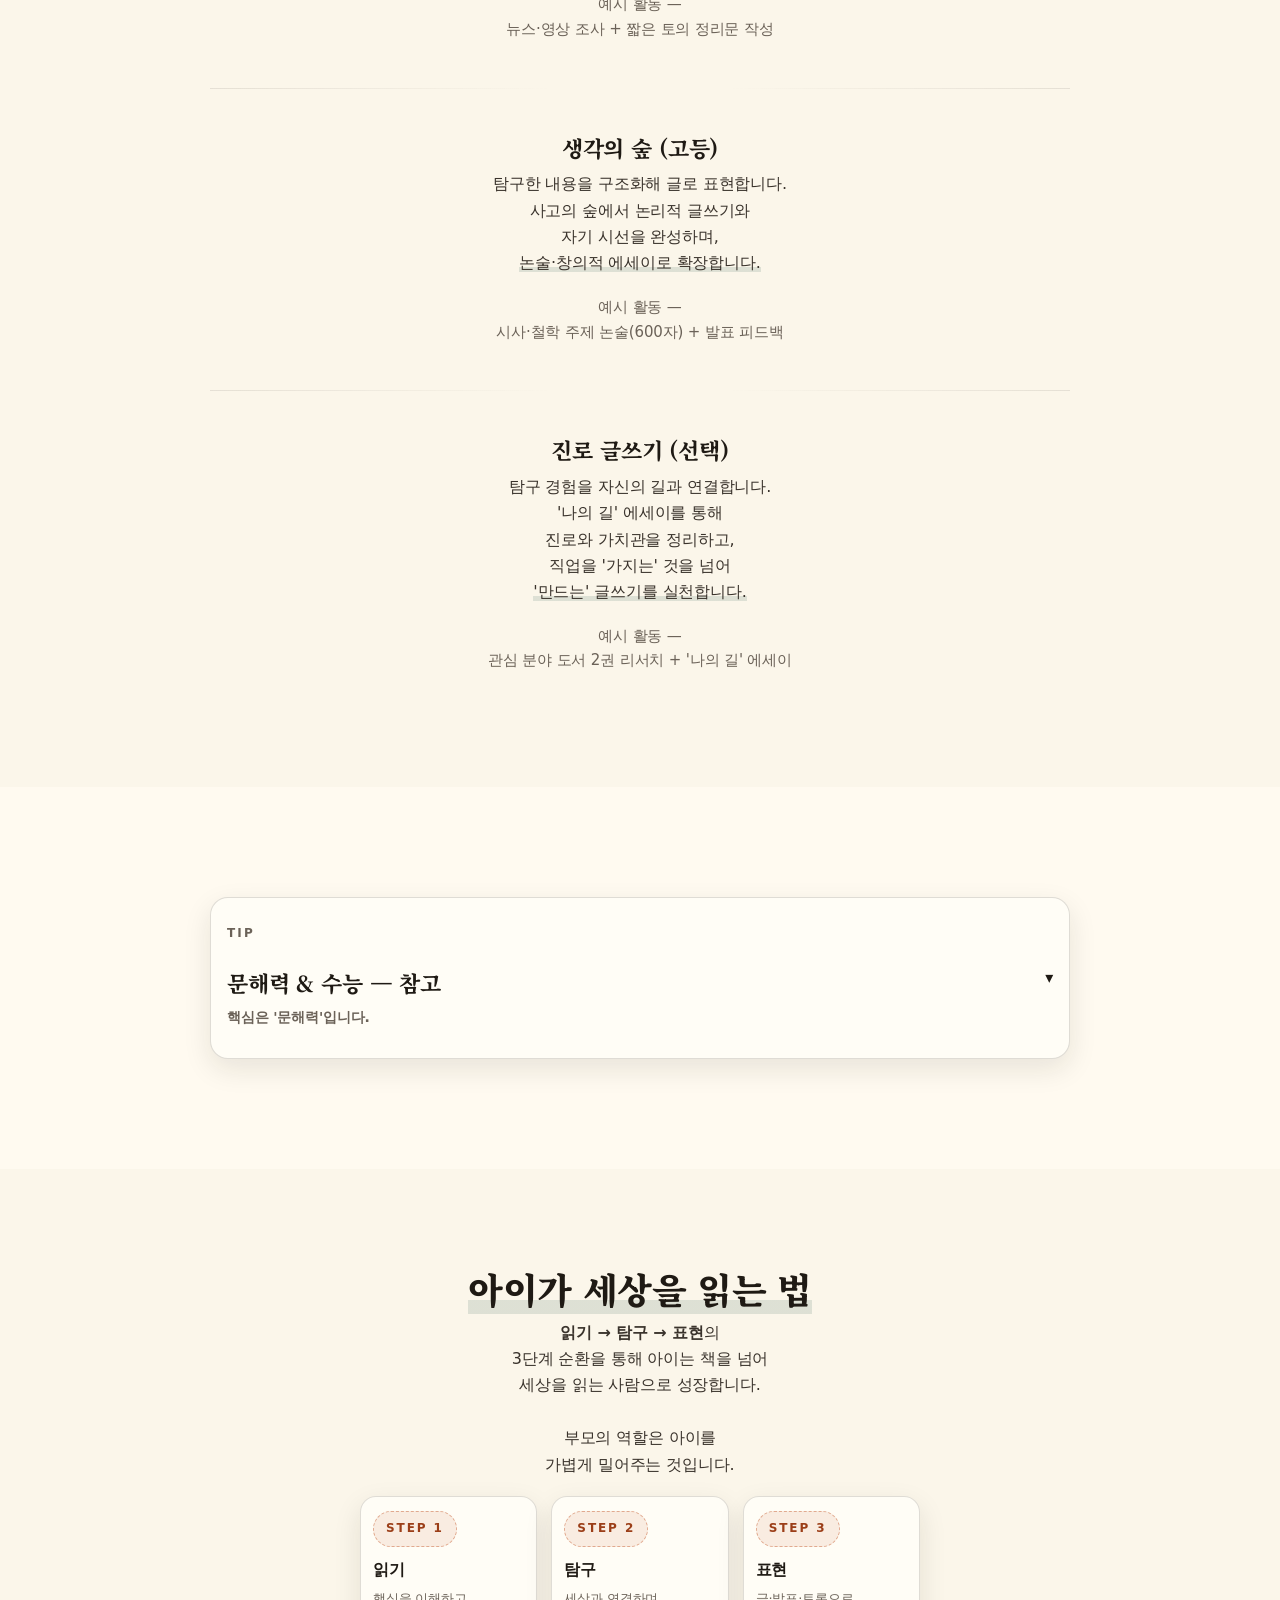
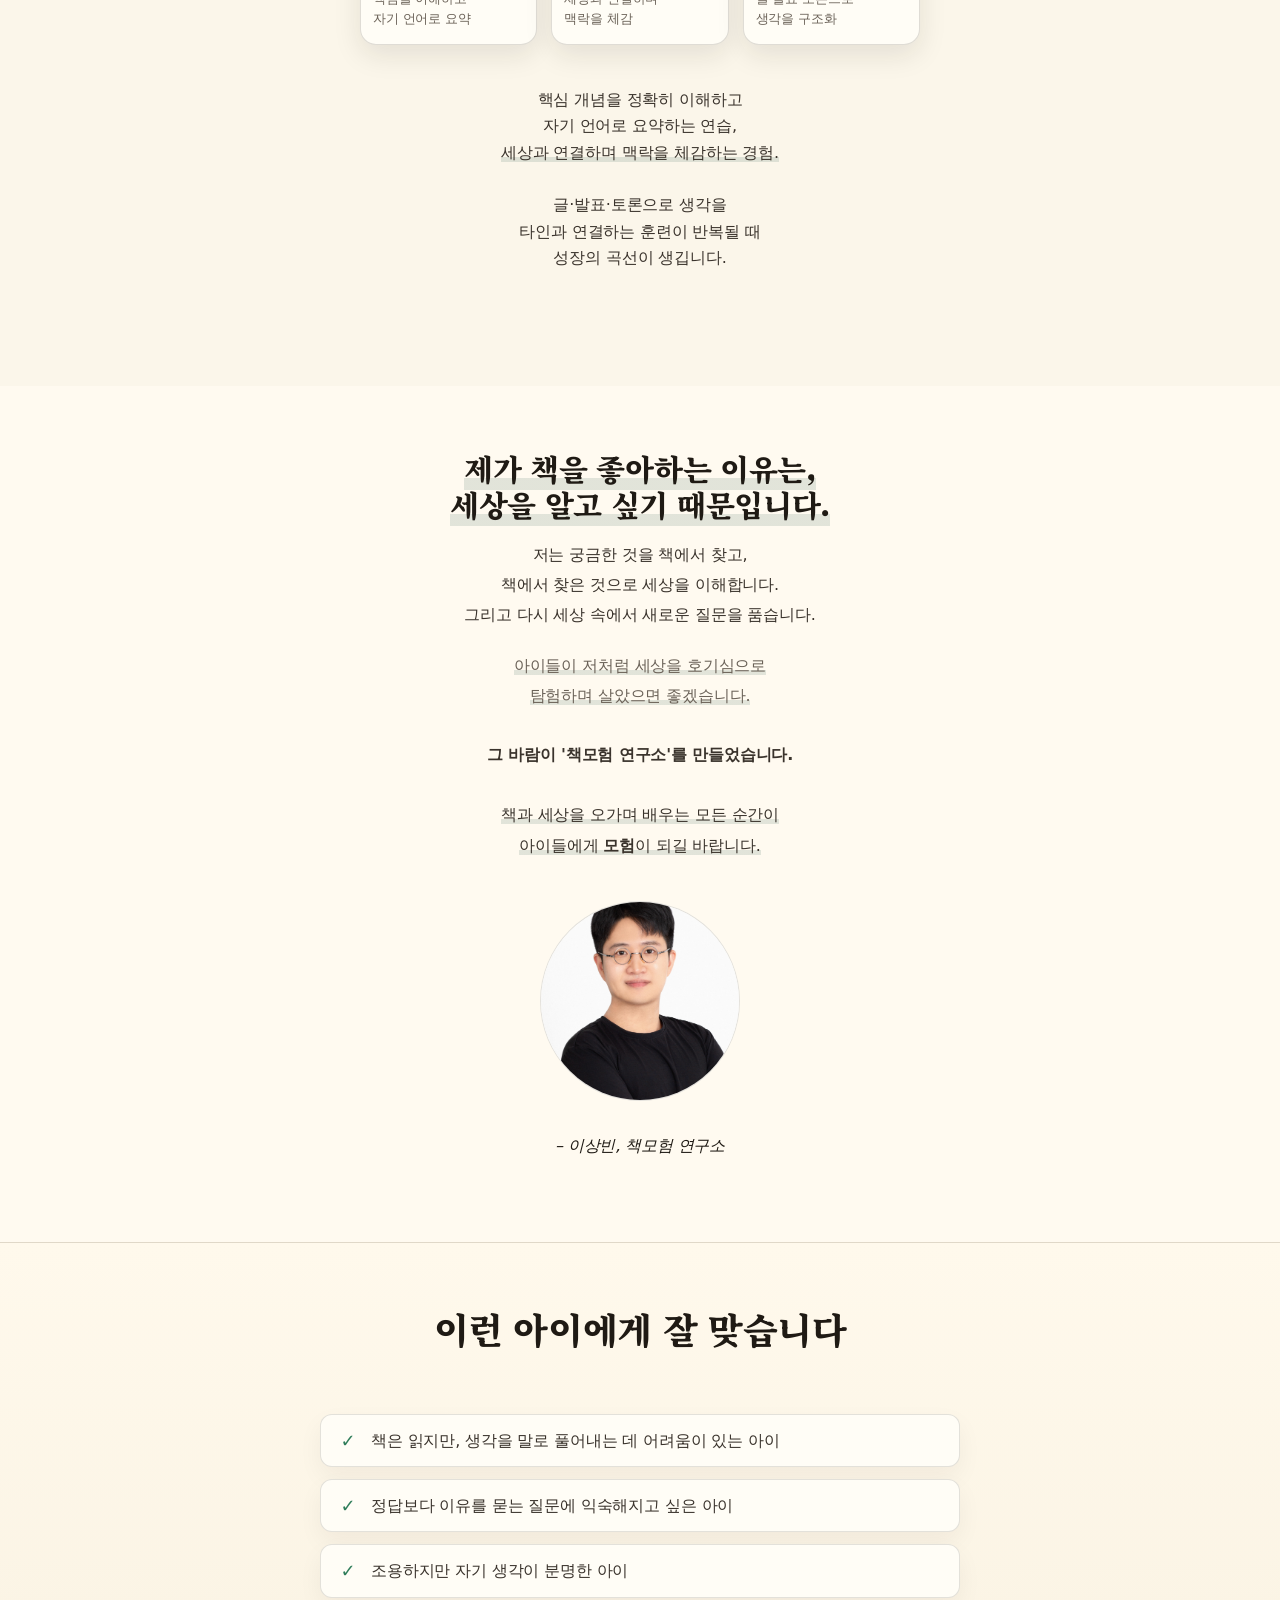
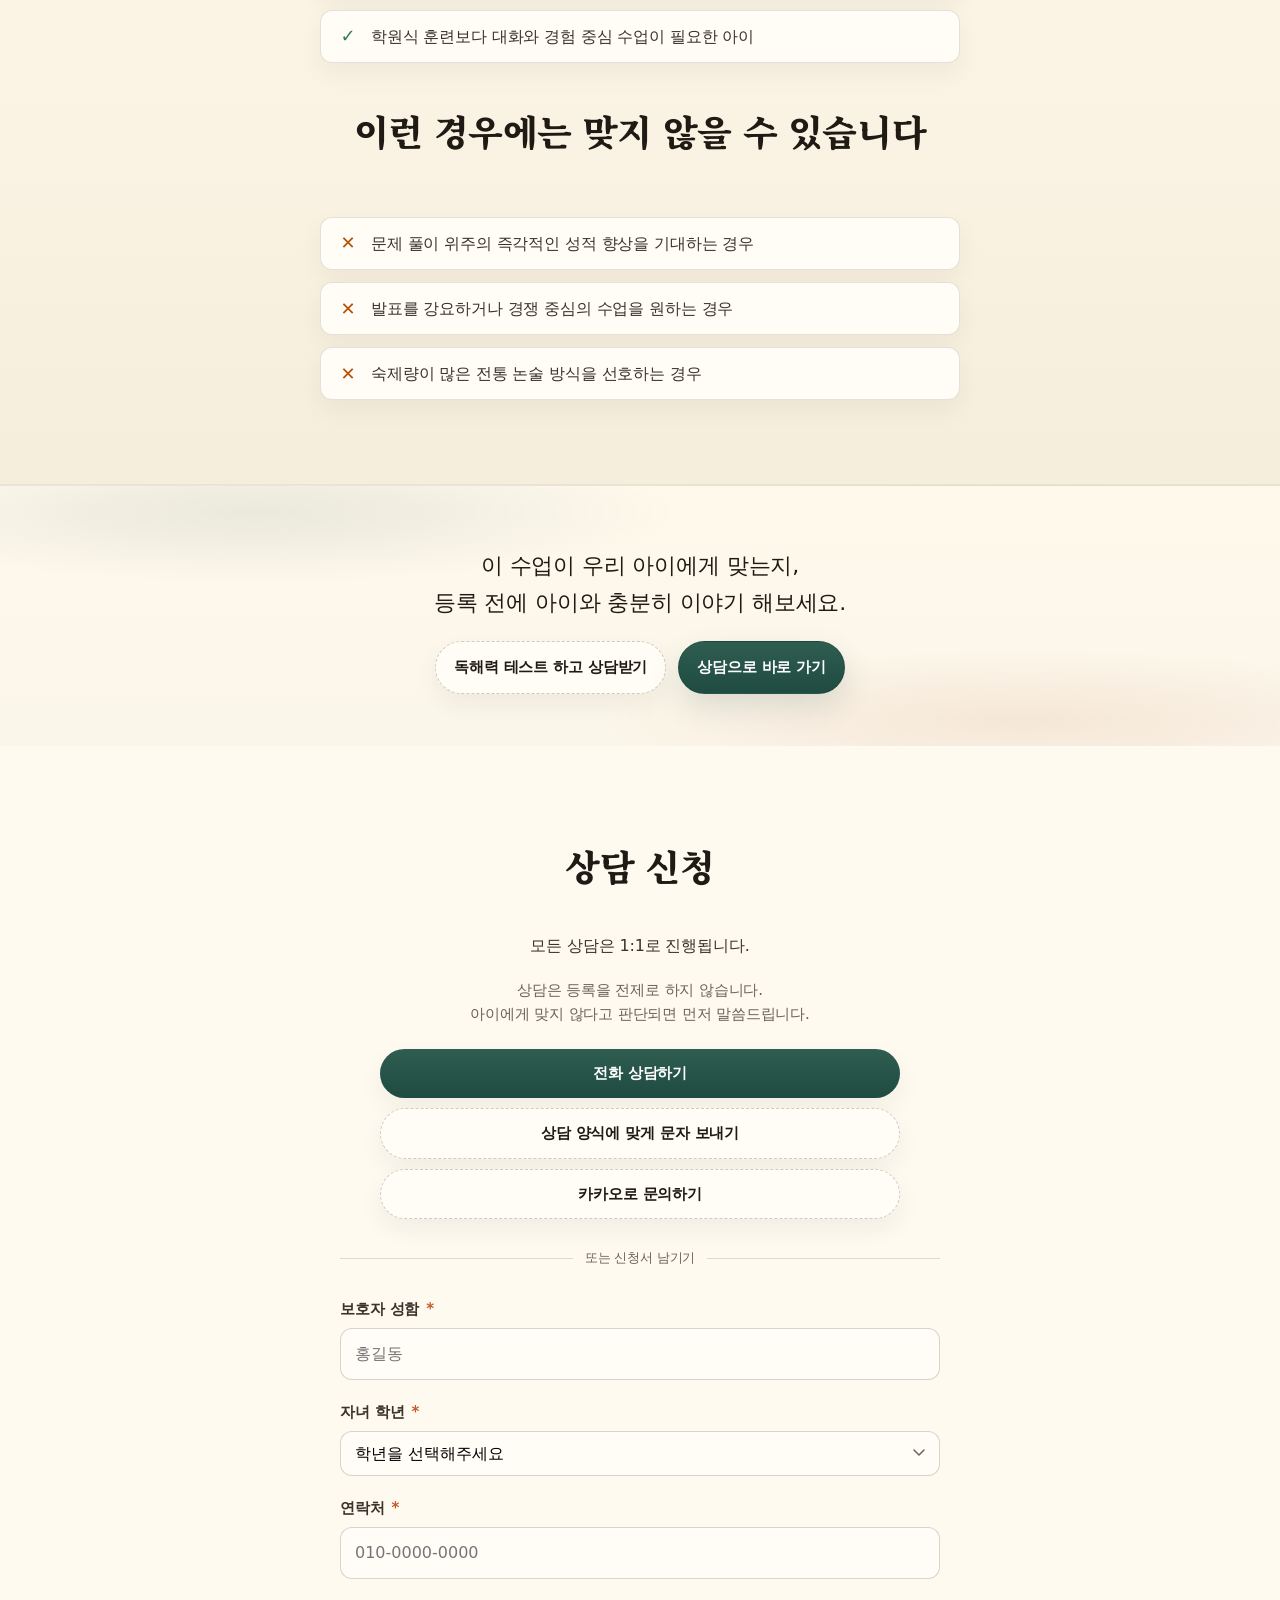
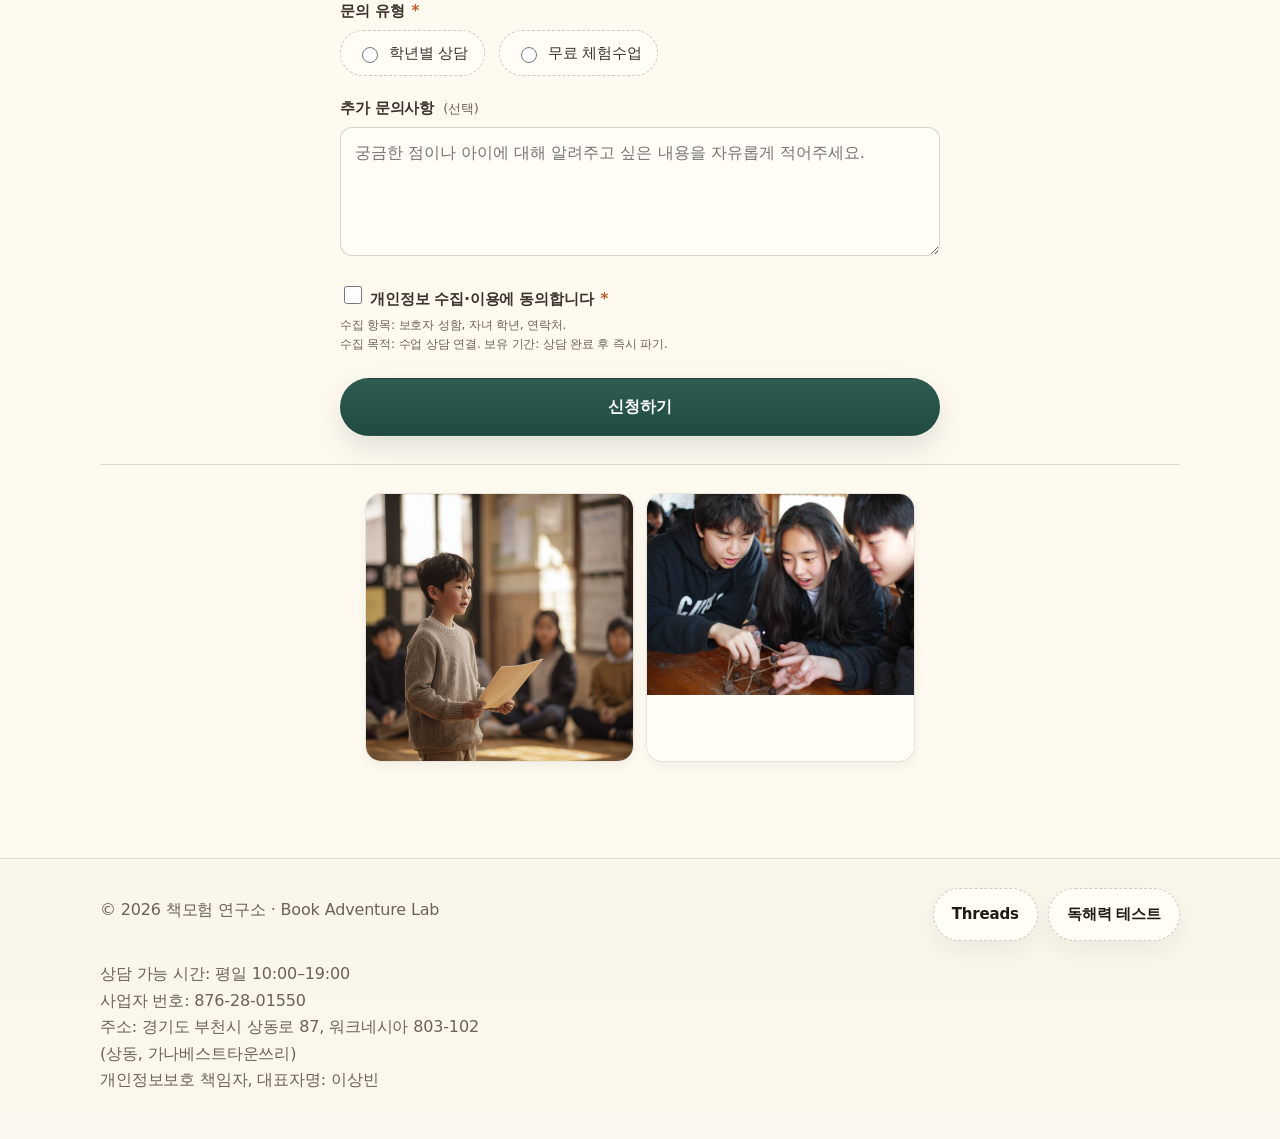
==== commit cdf97b55: "Update certificate images to 1.png and 2.png Co-Authored-By: Claude Sonnet 4.6 <noreply@anthropic.co" ====
--- a/index.html
+++ b/index.html
@@ -657,10 +657,10 @@
         <!-- 자격증 이미지 -->
         <div class="certificates">
           <figure>
-            <img src="/assets/images/cert-1.jpg" alt="독서지도사 자격증" loading="lazy" />
+            <img src="/assets/images/1.png" alt="독서지도사 자격증" loading="lazy" />
           </figure>
           <figure>
-            <img src="/assets/images/cert-2.jpg" alt="독서논술 지도사 자격증" loading="lazy" />
+            <img src="/assets/images/2.png" alt="독서논술 지도사 자격증" loading="lazy" />
           </figure>
         </div>
 
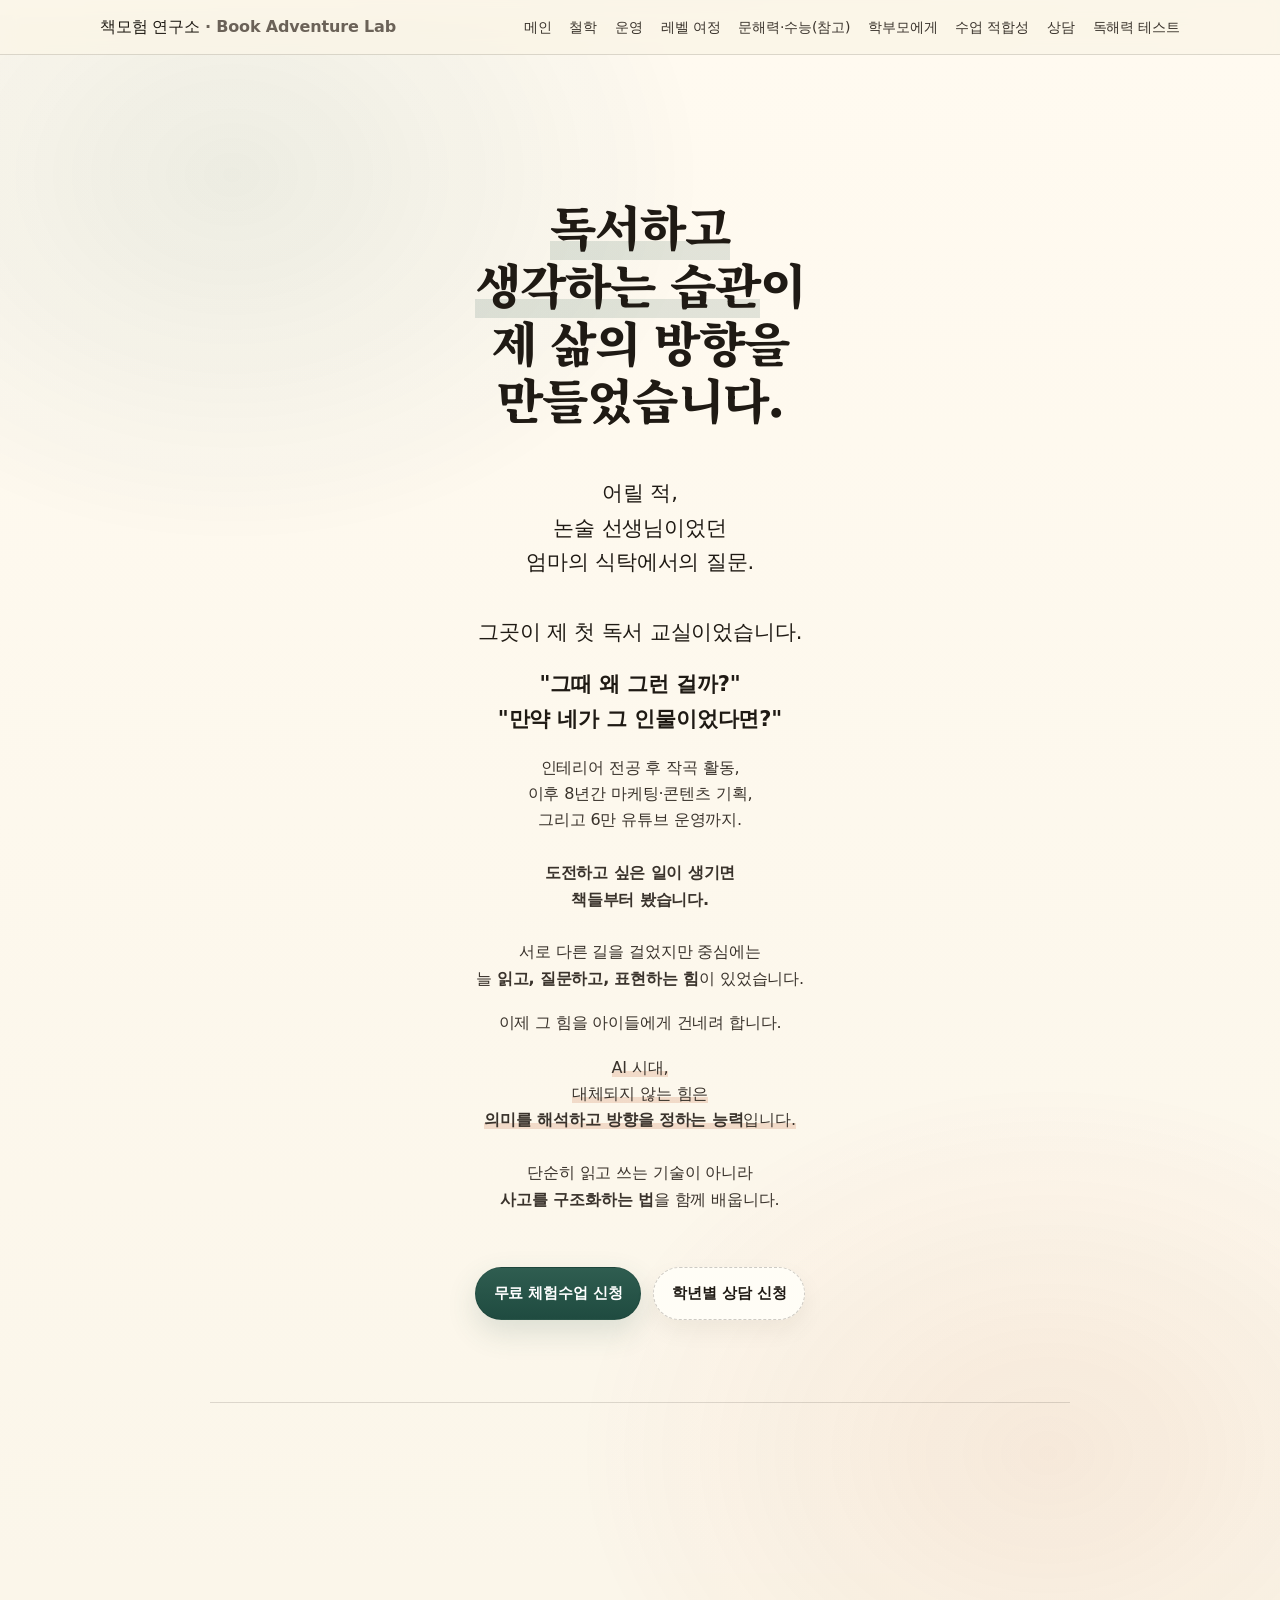
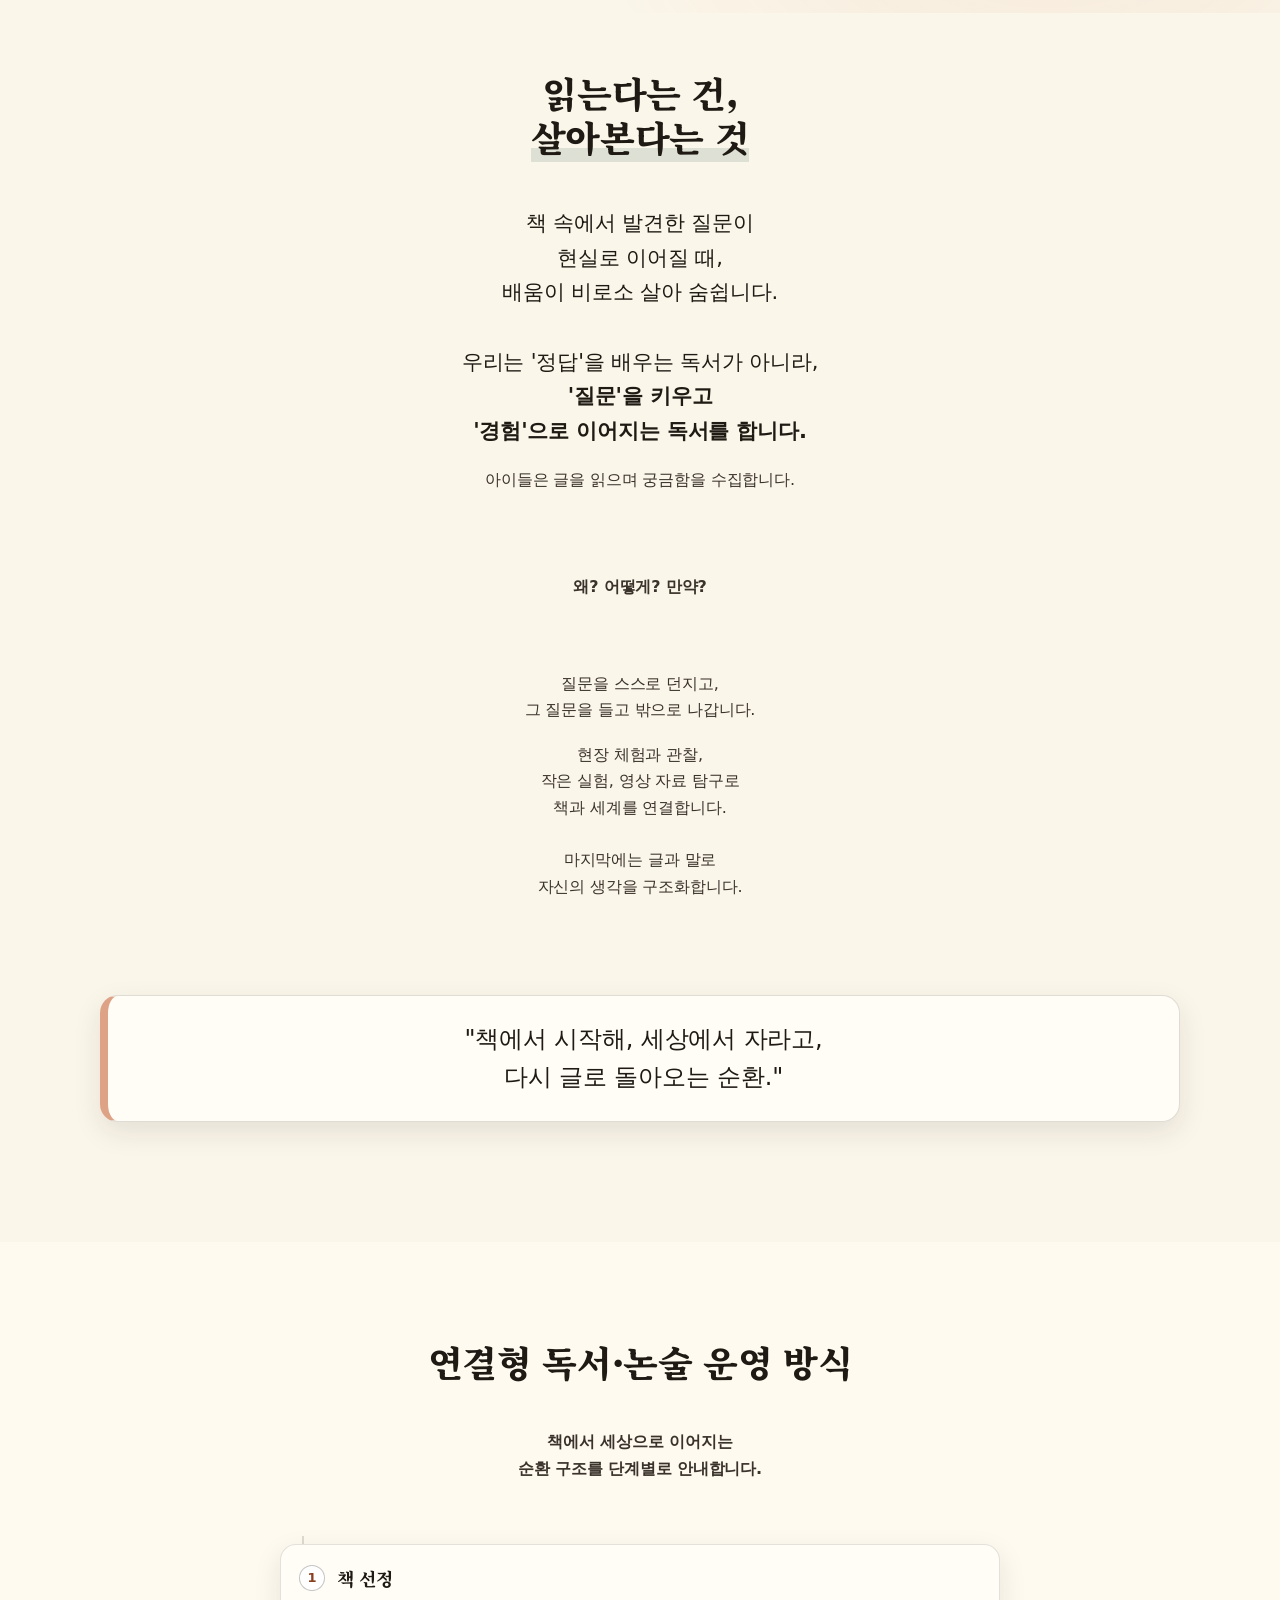
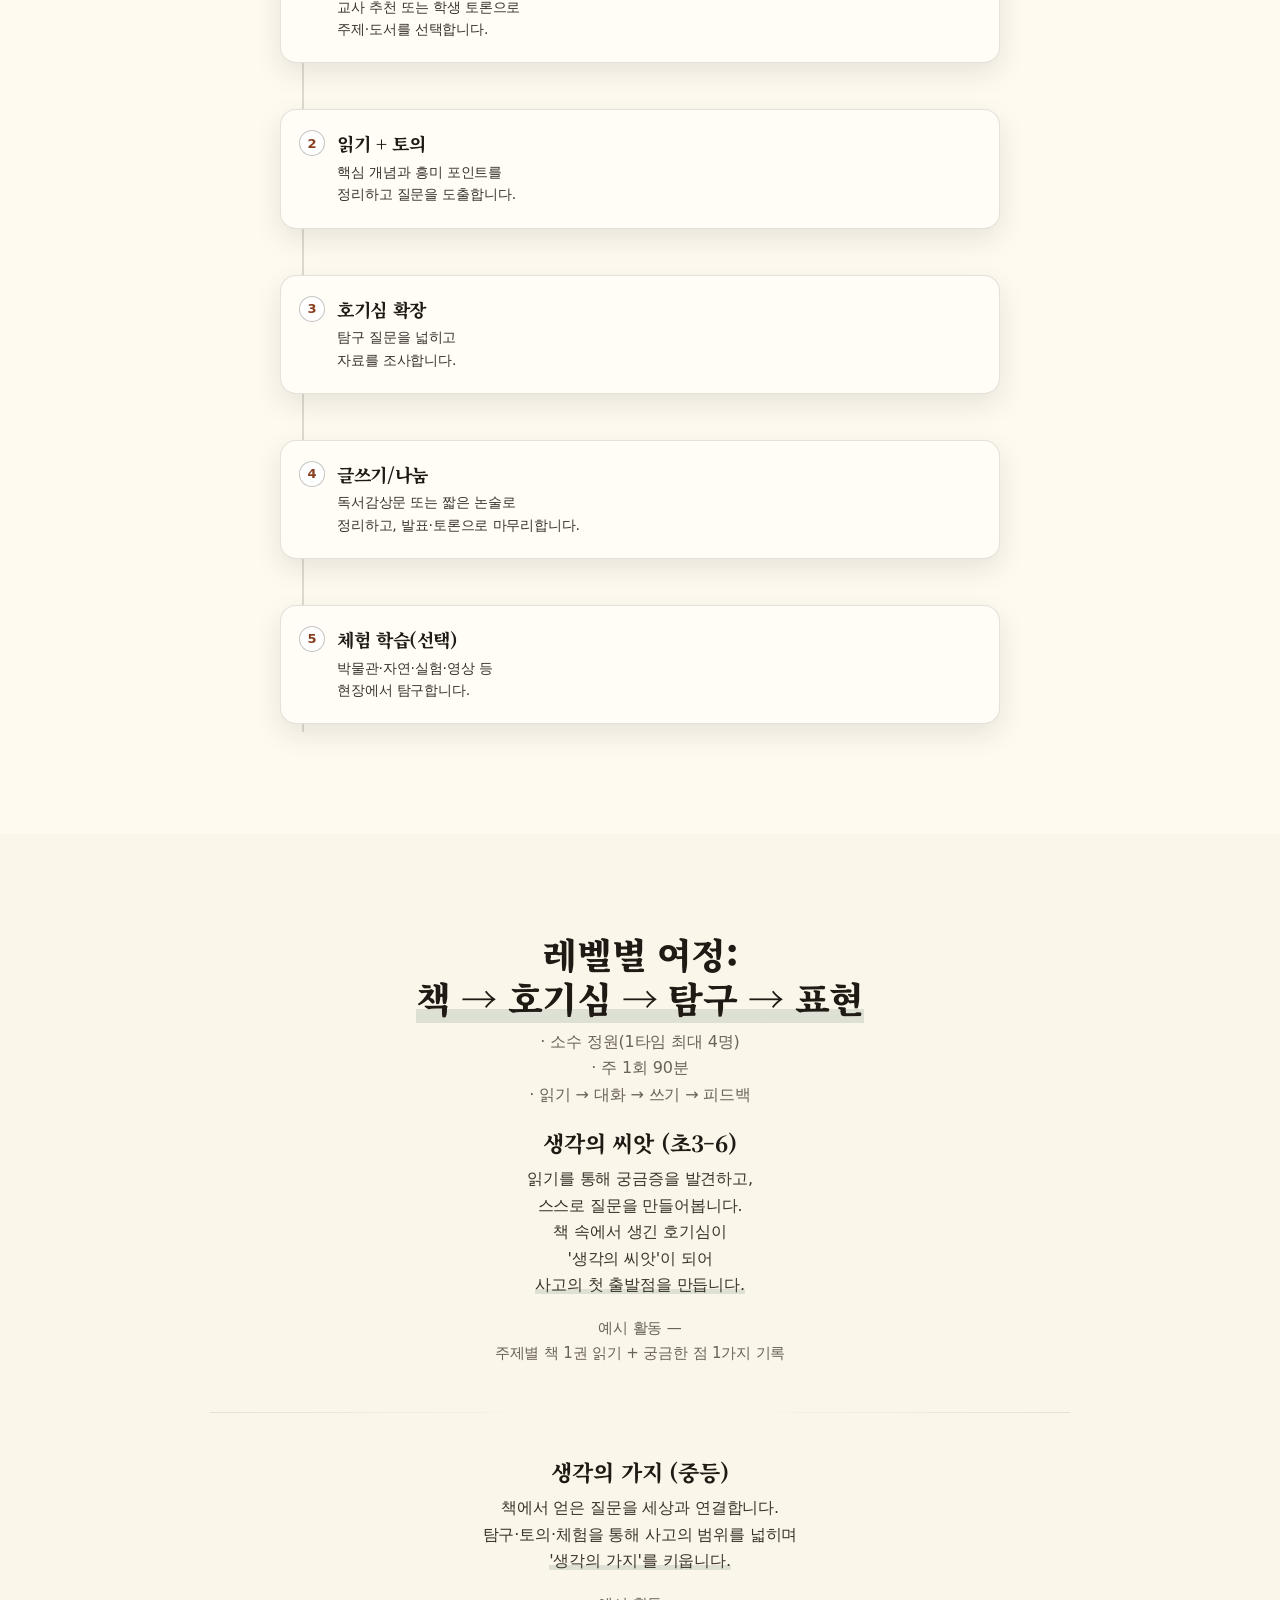
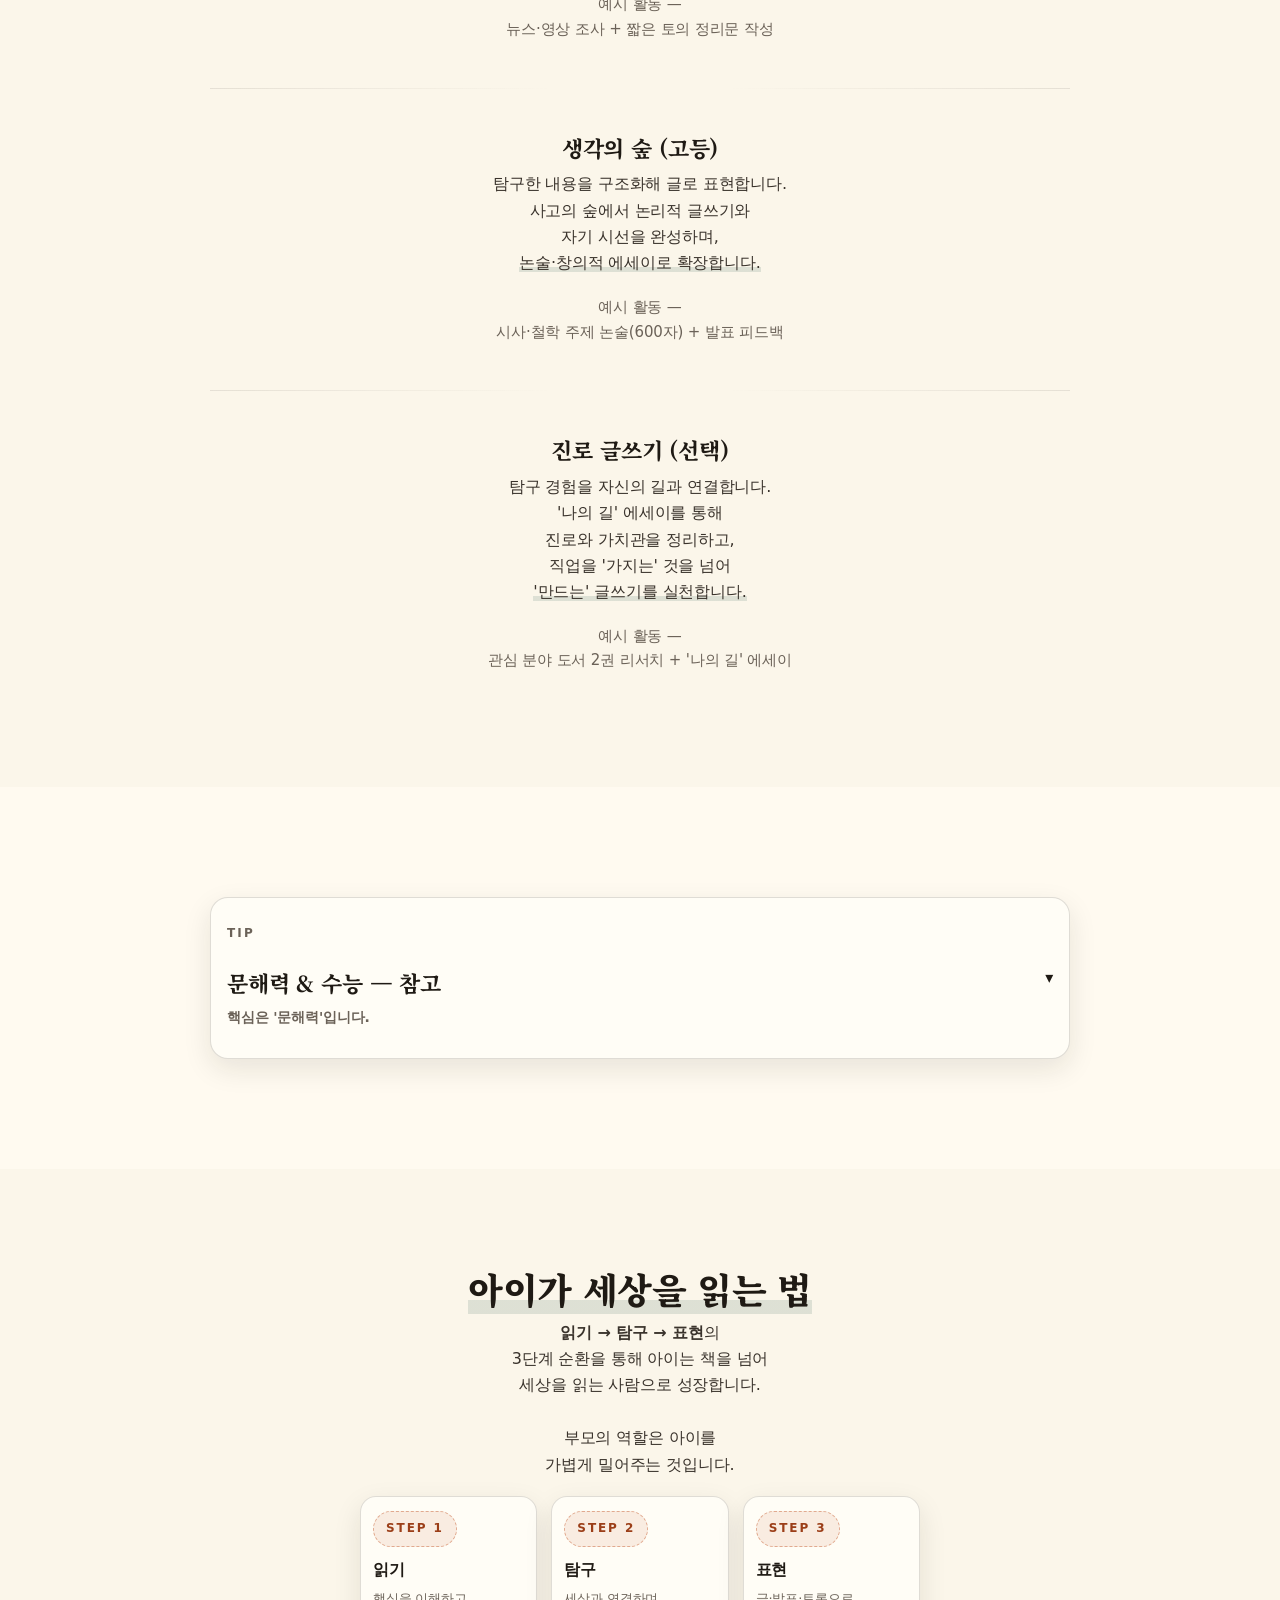
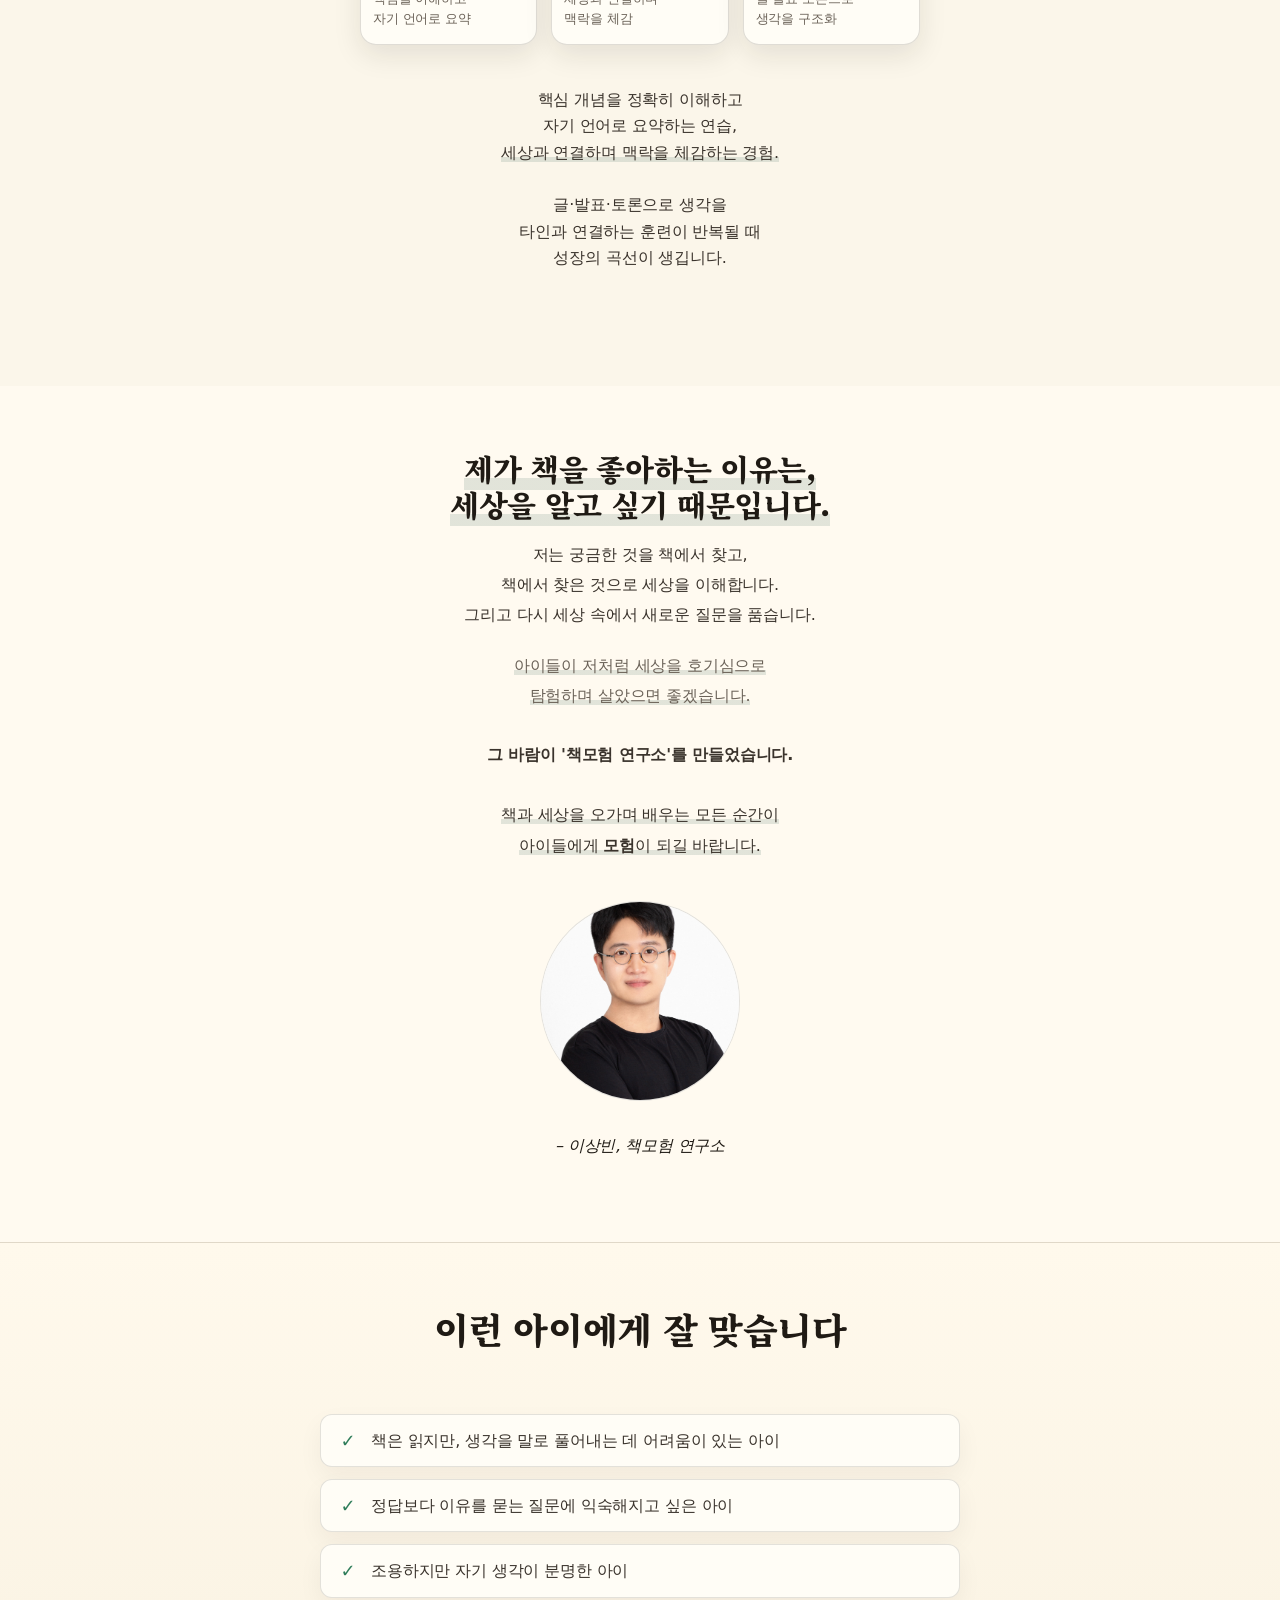
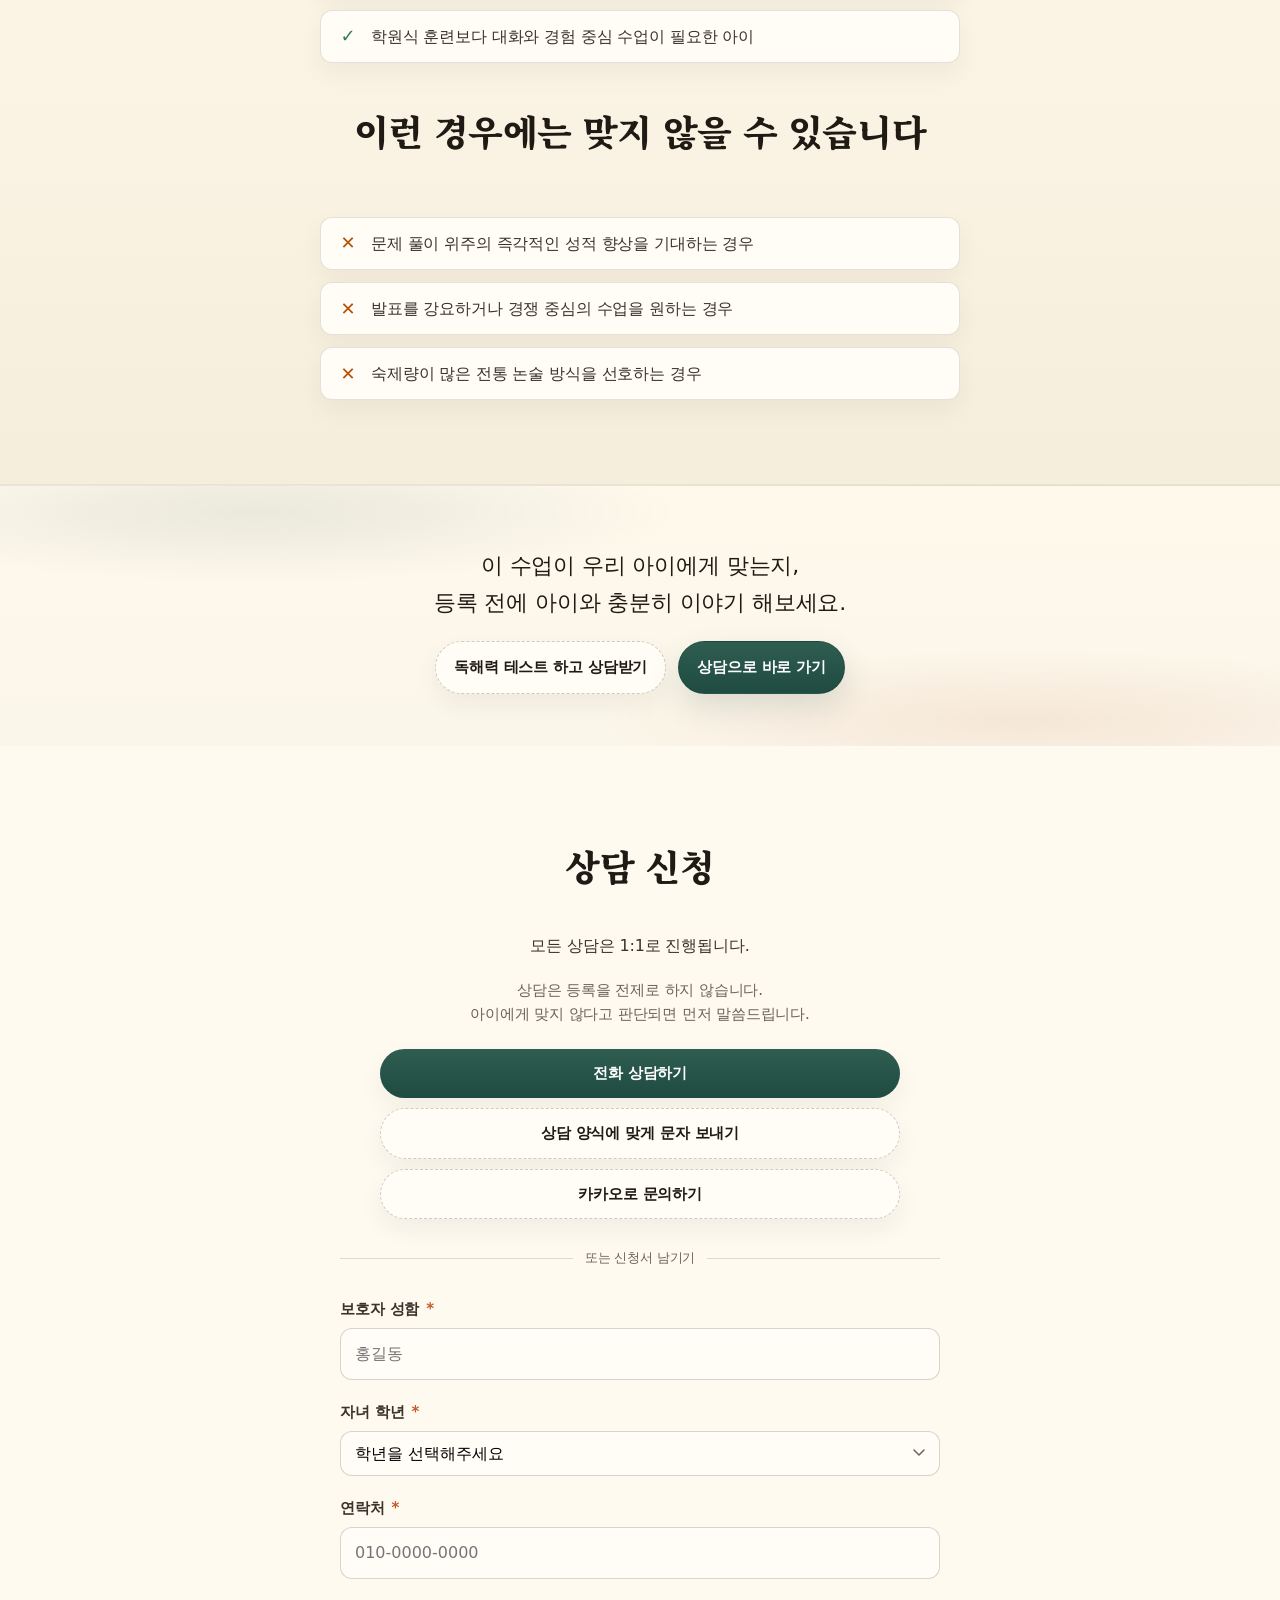
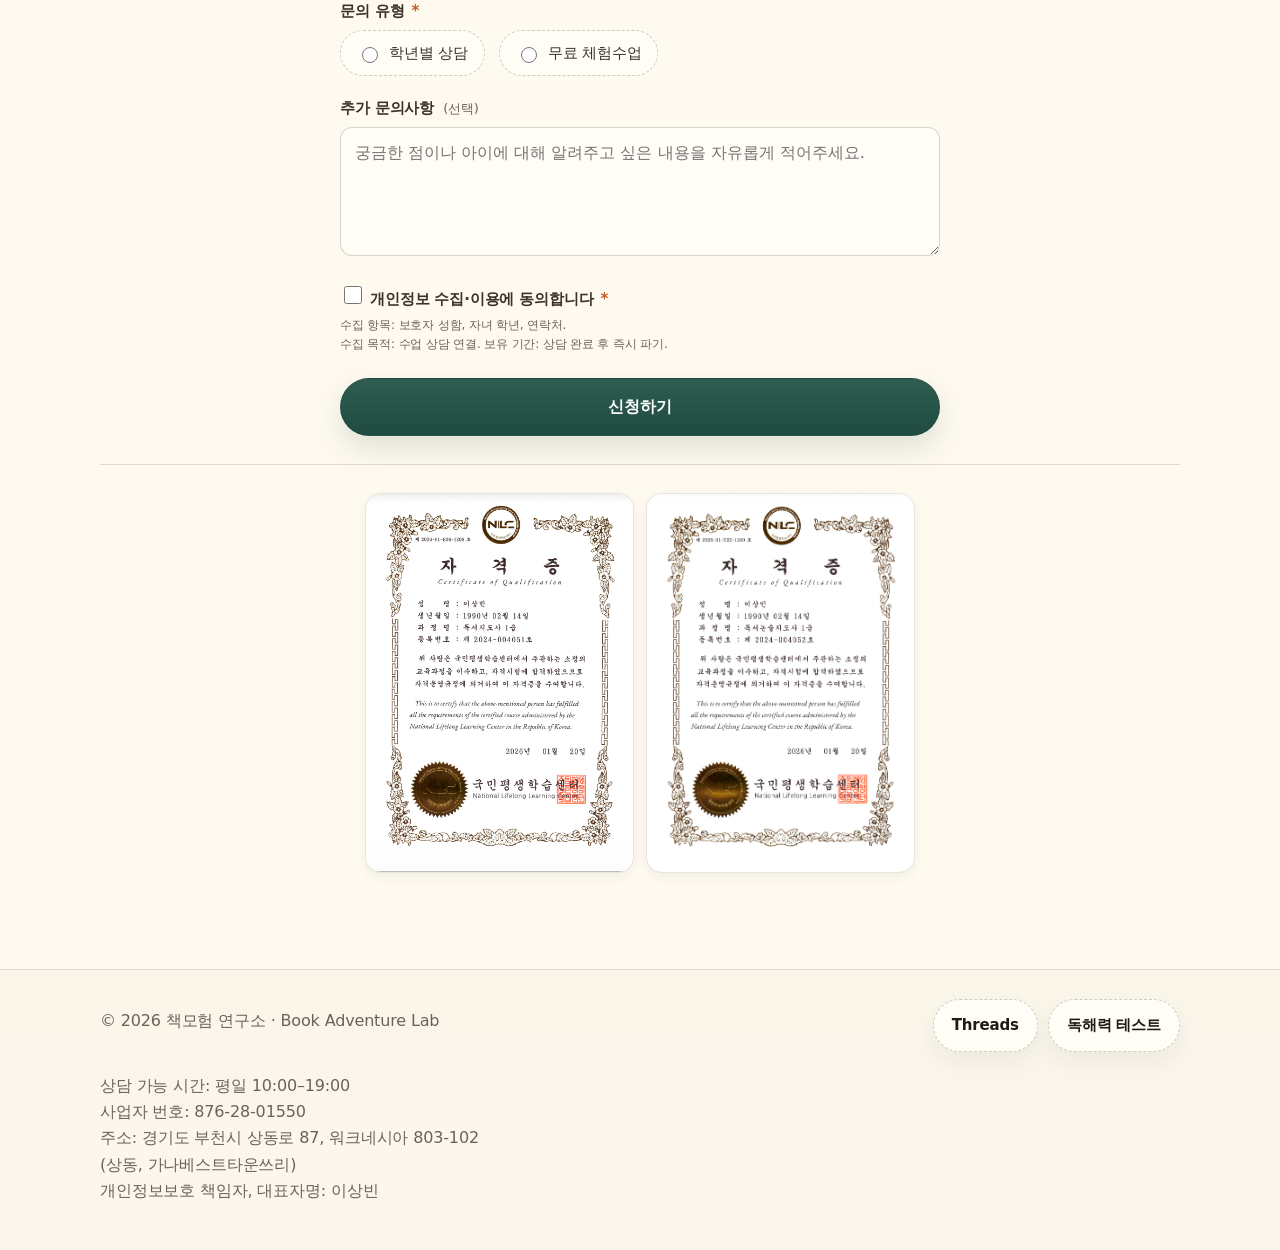
==== commit 4a8d2a88: "Add certificate images (li1, li2) and fix image references Co-Authored-By: Claude Sonnet 4.6 <norepl" ====
--- a/index.html
+++ b/index.html
@@ -657,10 +657,10 @@
         <!-- 자격증 이미지 -->
         <div class="certificates">
           <figure>
-            <img src="/assets/images/1.png" alt="독서지도사 자격증" loading="lazy" />
+            <img src="/assets/images/li1.png" alt="독서지도사 자격증" loading="lazy" />
           </figure>
           <figure>
-            <img src="/assets/images/2.png" alt="독서논술 지도사 자격증" loading="lazy" />
+            <img src="/assets/images/li2.png" alt="독서논술 지도사 자격증" loading="lazy" />
           </figure>
         </div>
 
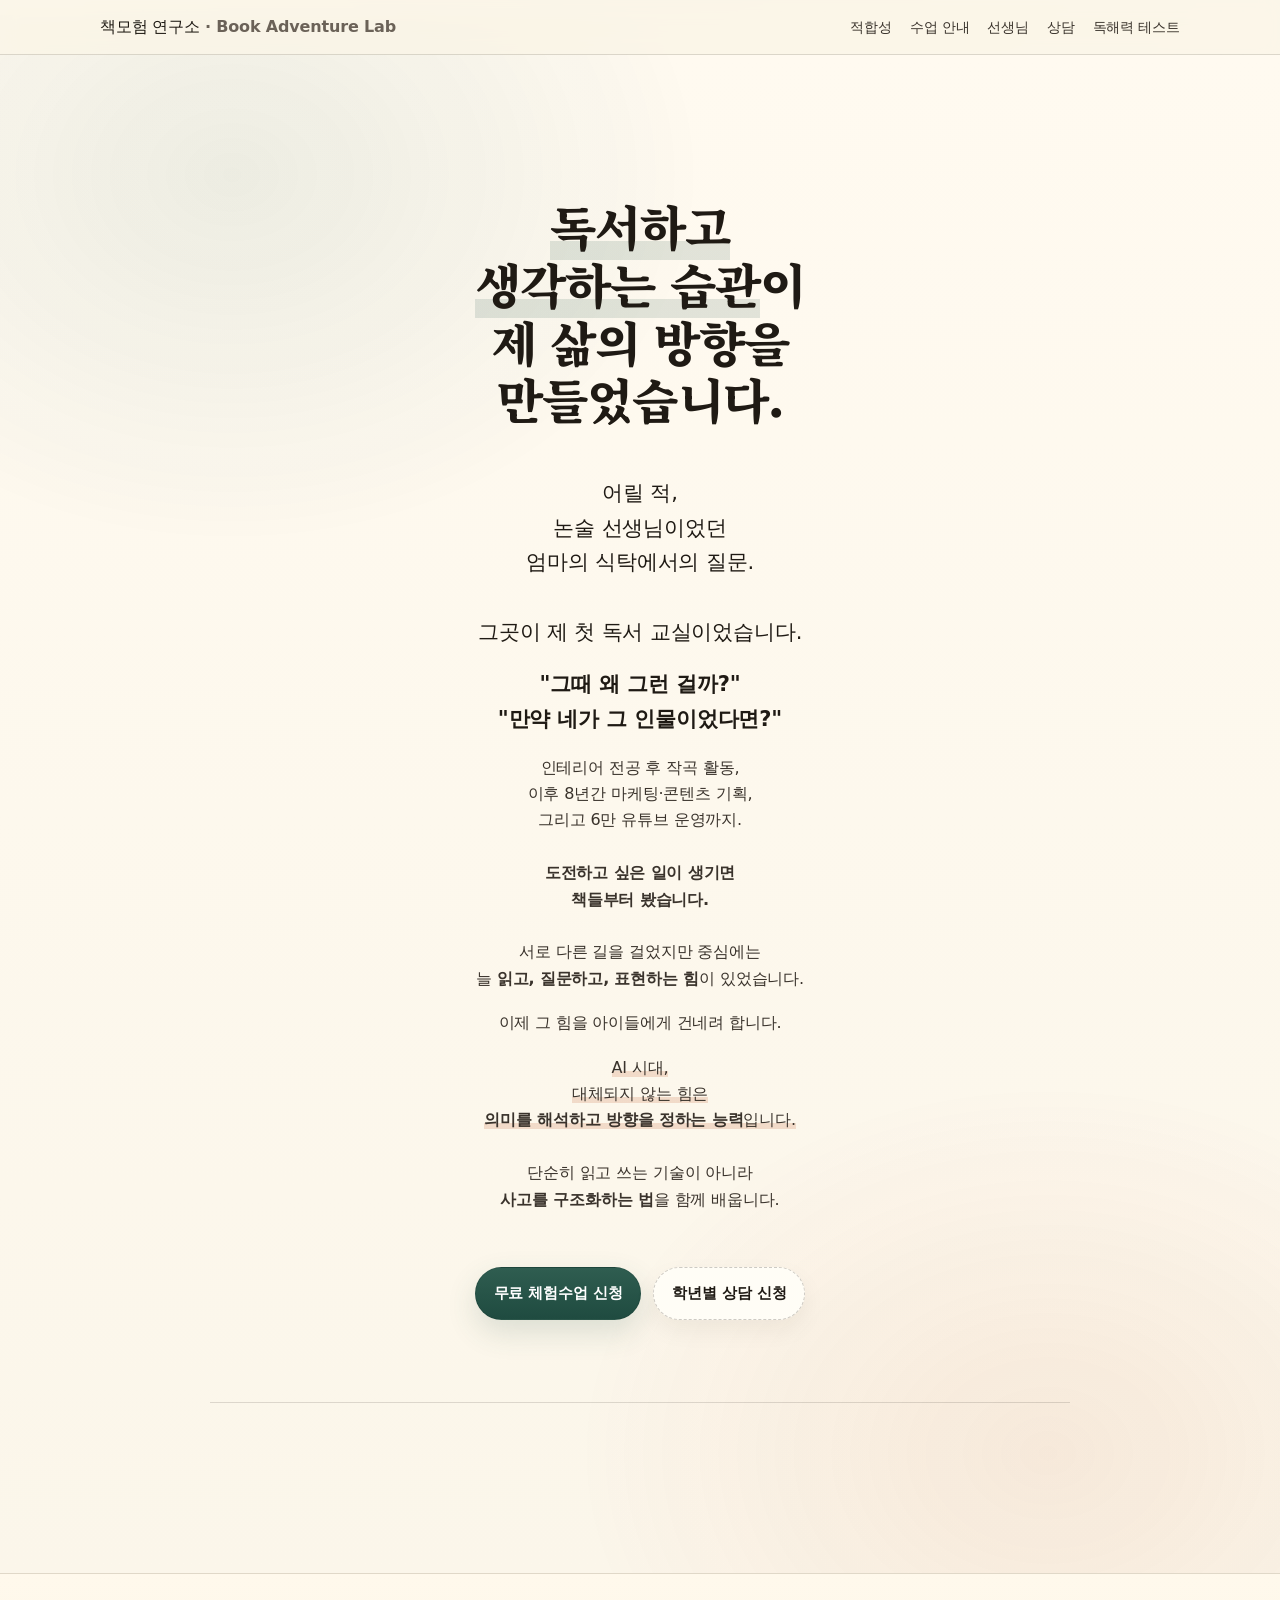
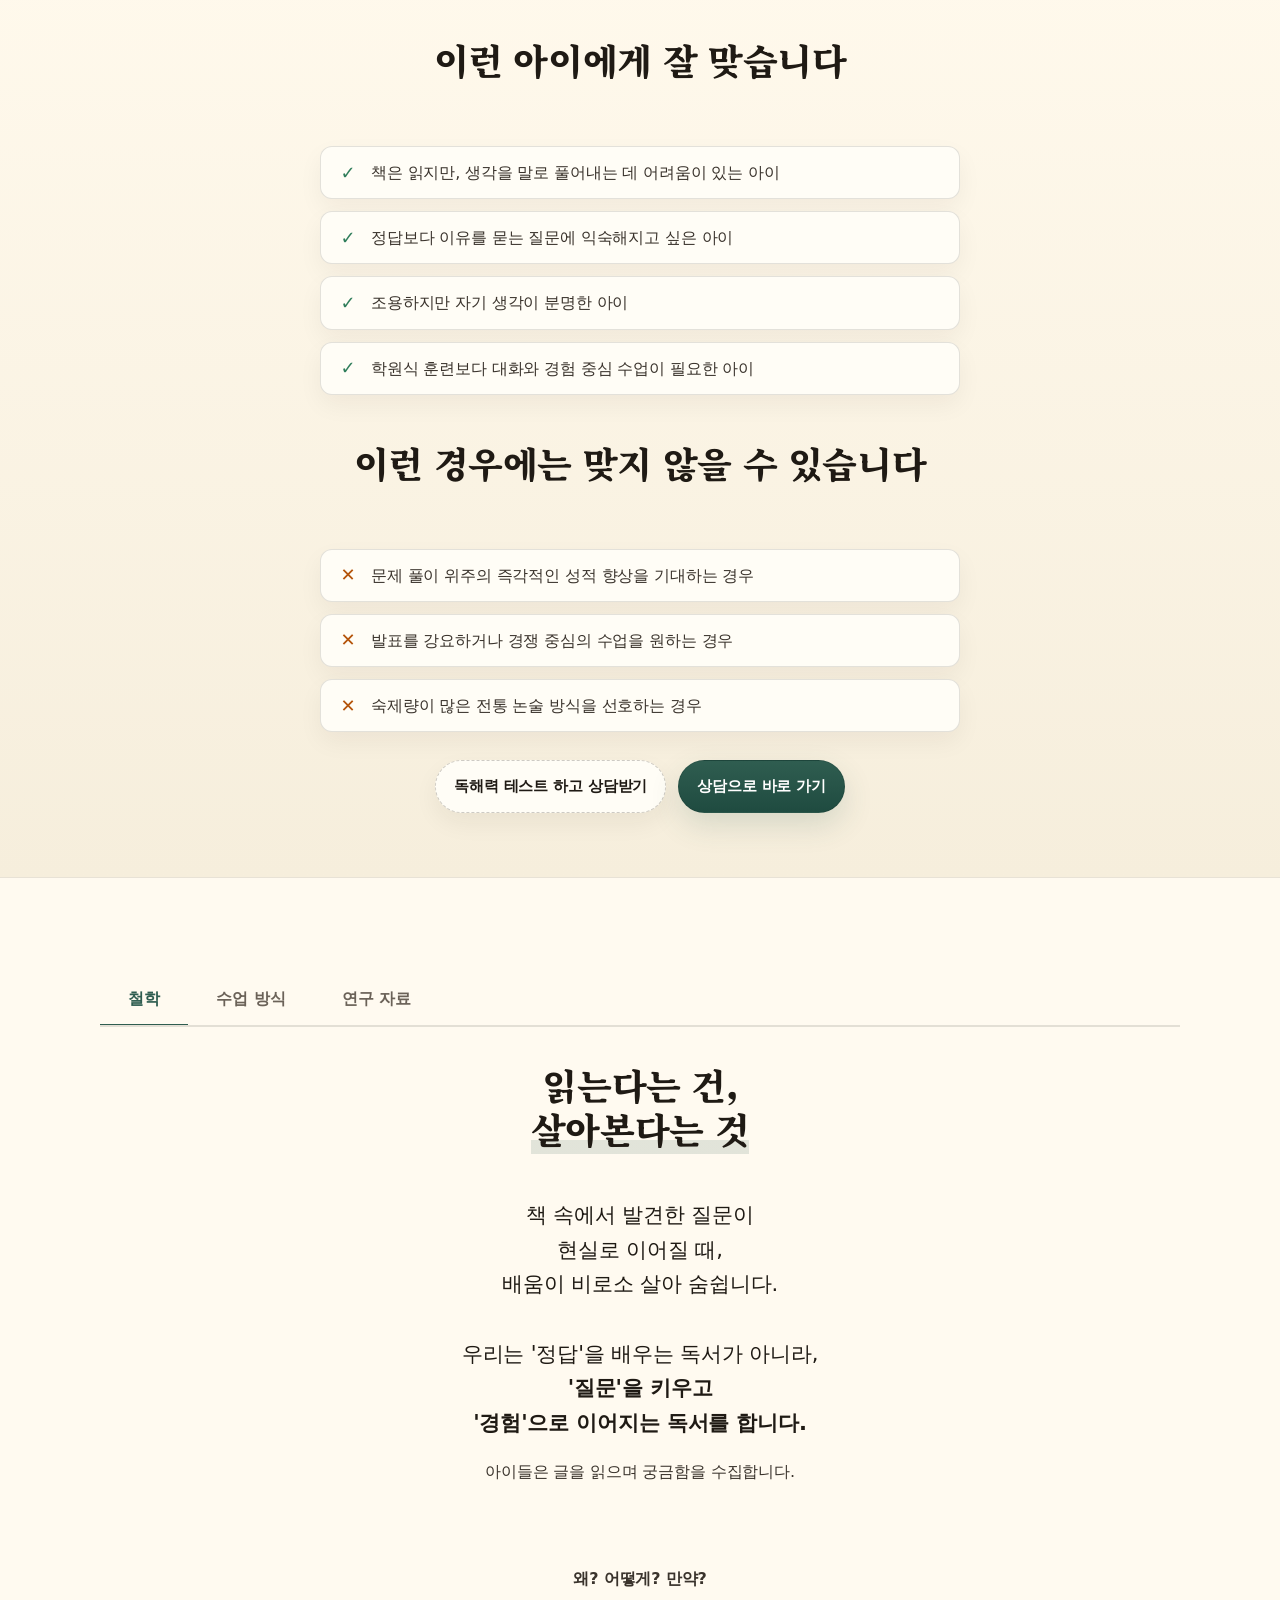
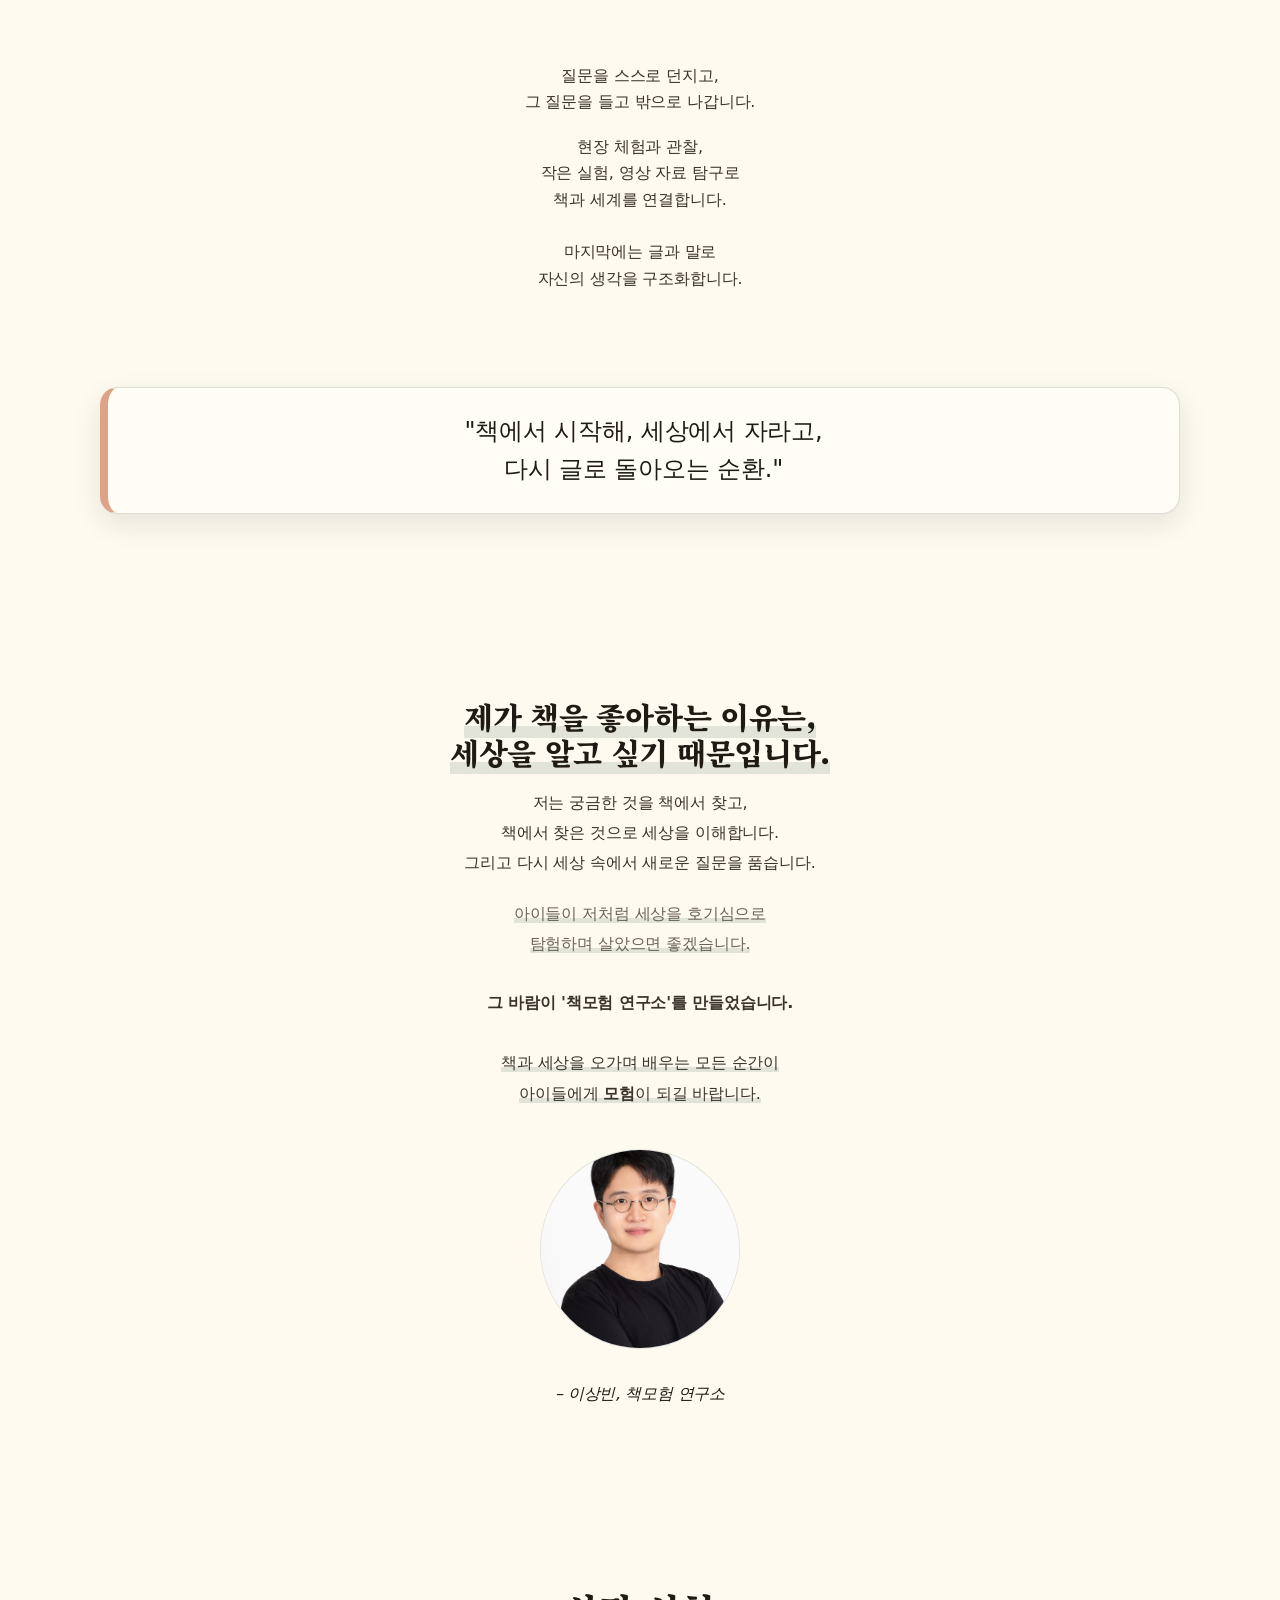
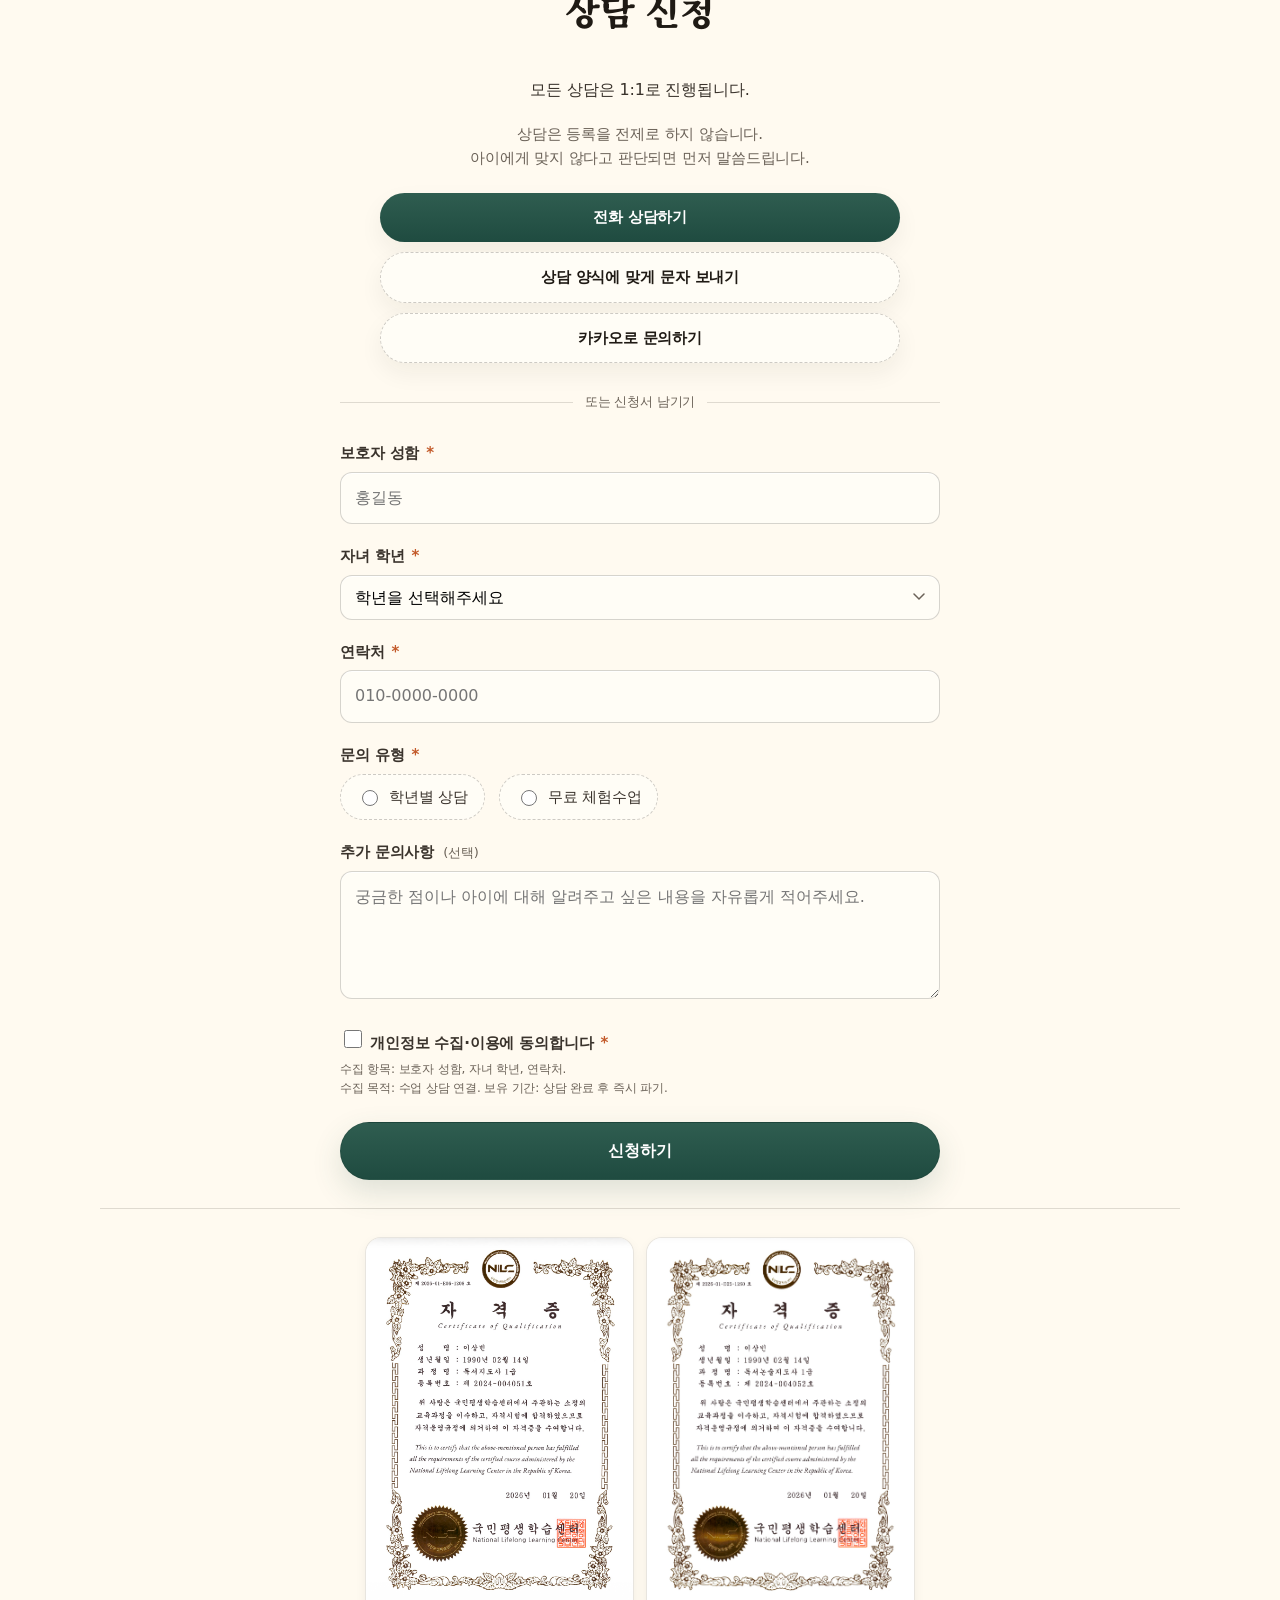
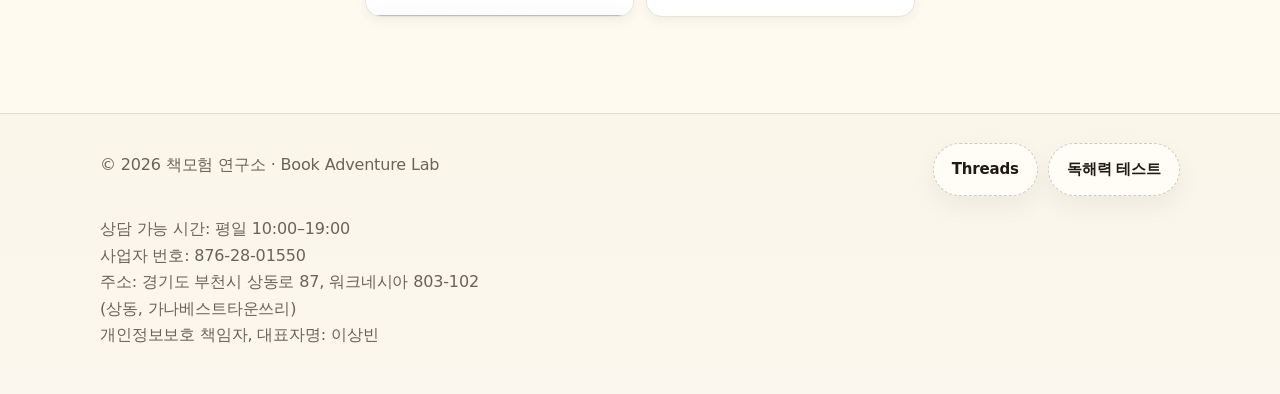
==== commit a048811e: "Restructure homepage: add tabs, move fit section up, reduce length - New flow: Hero → 적합성 → 탭(철학/수업방" ====
--- a/index.html
+++ b/index.html
@@ -46,23 +46,16 @@
     ],
     "address": {
       "@type": "PostalAddress",
-      "addressLocality": "인천 부평구",
+      "addressLocality": "경기도 부천시",
       "addressCountry": "KR"
     }
   }
   </script>
 
-  <!-- =======================================================
-       ★ 전환 추적 — HEAD 영역
-       아래 3개 블록은 순서대로 배치해야 합니다.
-  ======================================================= -->
-
-  <!-- 1) dataLayer 초기화 (GTM보다 먼저) -->
+  <!-- 1) dataLayer 초기화 -->
   <script>window.dataLayer = window.dataLayer || [];</script>
-
-  <!-- 2) 추적 유틸 (analytics.js) — GTM보다 먼저 동기 로드 -->
+  <!-- 2) 추적 유틸 -->
   <script src="/assets/js/analytics.js"></script>
-
   <!-- Danggeun Market Code -->
   <script src="https://karrot-pixel.business.daangn.com/karrot-pixel.js"></script>
   <script>
@@ -70,28 +63,9 @@
     window.karrotPixel.track('ViewPage');
   </script>
   <!-- End Danggeun Market Code -->
-
-  <!-- ─────────────────────────────────────────────────────
-       GTM_HEAD_SNIPPET_START
-       ↓ Google Tag Manager → 계정 → 컨테이너 설치 코드(head 부분)를
-         아래에 붙여넣으세요. GTM-XXXXXXX 를 실제 ID로 교체하세요.
-
-       <script>(function(w,d,s,l,i){w[l]=w[l]||[];w[l].push({'gtm.start':
-       new Date().getTime(),event:'gtm.js'});var f=d.getElementsByTagName(s)[0],
-       j=d.createElement(s),dl=l!='dataLayer'?'&l='+l:'';j.async=true;j.src=
-       'https://www.googletagmanager.com/gtm.js?id='+i+dl;f.parentNode.insertBefore(j,f);
-       })(window,document,'script','dataLayer','GTM-XXXXXXX');</script>
-
-  ───────────────────────────────────────────────────── -->
+  <!-- GTM_HEAD_SNIPPET_START -->
   <!-- GTM_HEAD_SNIPPET_END -->
 
-  <!-- GA4 측정 ID 플레이스홀더 (GTM 없이 직접 연결 시 사용)
-       GA4_MEASUREMENT_ID = G-XXXXXXXXXX
-       실제 사용 시 GTM을 통해 주입하거나 아래 주석을 해제하세요 -->
-
-  <!-- =======================================================
-       CSS
-  ======================================================= -->
   <link rel="preconnect" href="https://fonts.googleapis.com" />
   <link rel="preconnect" href="https://fonts.gstatic.com" crossorigin />
   <link href="https://fonts.googleapis.com/css2?family=Noto+Serif+KR:wght@700;900&display=swap" rel="stylesheet" />
@@ -99,16 +73,7 @@
 </head>
 
 <body>
-
-  <!-- =======================================================
-       GTM_BODY_NOSCRIPT_START
-       ↓ Google Tag Manager → 계정 → 컨테이너 설치 코드(body 부분)를
-         아래에 붙여넣으세요.
-
-       <noscript><iframe src="https://www.googletagmanager.com/ns.html?id=GTM-XXXXXXX"
-       height="0" width="0" style="display:none;visibility:hidden"></iframe></noscript>
-
-  ======================================================= -->
+  <!-- GTM_BODY_NOSCRIPT_START -->
   <!-- GTM_BODY_NOSCRIPT_END -->
 
   <!-- Progress Bar -->
@@ -119,20 +84,16 @@
     <div class="container nav-inner">
       <a href="#teacher" aria-label="홈으로">책모험 연구소 <span class="muted" style="font-weight:600">· Book Adventure Lab</span></a>
       <nav class="nav-menu" aria-label="주요 메뉴">
-        <a href="#teacher">메인</a>
-        <a href="#philosophy">철학</a>
-        <a href="#curriculum">운영</a>
-        <a href="#programs">레벨 여정</a>
-        <a href="#literacy">문해력·수능(참고)</a>
-        <a href="#parent">학부모에게</a>
-        <a href="#fit">수업 적합성</a>
+        <a href="#fit">적합성</a>
+        <a href="#guide">수업 안내</a>
+        <a href="#bridge">선생님</a>
         <a href="#contact">상담</a>
         <a href="/test/index.html" aria-label="독해력 테스트 페이지로 이동">독해력 테스트</a>
       </nav>
     </div>
   </header>
 
-  <!-- PROLOGUE / TEACHER -->
+  <!-- ① HERO -->
   <section id="teacher" class="section hero bg-fade">
     <div class="container">
       <div class="content reveal">
@@ -149,277 +110,278 @@
         <p class="reveal-2"><span class="highlight">AI 시대, <br>대체되지 않는 힘은 <br><strong>의미를 해석하고 방향을 정하는 능력</strong>입니다.
           <br><br></span> 단순히 읽고 쓰는 기술이 아니라 <br><strong class="accent">사고를 구조화하는 법</strong>을 함께 배웁니다.</p><br>
 
-        <!-- ✅ 히어로 CTA — consult_click(location:'hero') 로 추적됨 -->
         <div class="btn-row" style="margin-top:10px">
           <a class="btn" href="#contact" id="btn-hero-trial">무료 체험수업 신청</a>
           <a class="btn-outline" href="#contact" id="btn-hero-consult">학년별 상담 신청</a>
         </div><br>
 
       </div>
-
       <div class="divider" aria-hidden="true"></div>
     </div>
   </section>
 
-  <!-- CHAPTER 1 / PHILOSOPHY -->
-  <section id="philosophy" class="section">
+  <!-- ② 수업 적합성 (위로 이동) -->
+  <section id="fit" class="fit-section">
+    <div class="container narrow fit-inner">
+      <h2 class="fit-title">이런 아이에게 잘 맞습니다</h2><br>
+      <ul class="fit-list good">
+        <li>책은 읽지만, 생각을 말로 풀어내는 데 어려움이 있는 아이</li>
+        <li>정답보다 이유를 묻는 질문에 익숙해지고 싶은 아이</li>
+        <li>조용하지만 자기 생각이 분명한 아이</li>
+        <li>학원식 훈련보다 대화와 경험 중심 수업이 필요한 아이</li>
+      </ul>
+      <br>
+      <h2 class="fit-title mt">이런 경우에는 맞지 않을 수 있습니다</h2><br>
+      <ul class="fit-list bad">
+        <li>문제 풀이 위주의 즉각적인 성적 향상을 기대하는 경우</li>
+        <li>발표를 강요하거나 경쟁 중심의 수업을 원하는 경우</li>
+        <li>숙제량이 많은 전통 논술 방식을 선호하는 경우</li>
+      </ul>
+      <div style="margin-top:28px;display:flex;gap:12px;flex-wrap:wrap;justify-content:center">
+        <a class="btn-outline" href="/test/index.html" id="btn-soft-cta-test">독해력 테스트 하고 상담받기</a>
+        <a class="btn" href="#contact" id="btn-soft-cta-contact">상담으로 바로 가기</a>
+      </div>
+    </div>
+  </section>
+
+  <!-- ③ 탭 섹션: 철학 / 수업방식 / 연구자료 -->
+  <section id="guide" class="section" style="background:var(--bg-alt)">
     <div class="container">
       <div class="content">
 
-        <h2>읽는다는 건, <span class="h-underline"><br>살아본다는 것</span></h2><br>
-        <p class="lead">책 속에서 발견한 질문이 <br>현실로 이어질 때, <br>배움이 비로소 살아 숨쉽니다. <br>
-          <br>우리는 '정답'을 배우는 독서가 아니라, <br><strong>'질문'을 키우고 <br>'경험'으로 이어지는 독서를 합니다.</strong></p>
-        <p>아이들은 글을 읽으며 궁금함을 수집합니다.</p> <br><br><p><strong>왜? 어떻게? 만약?</strong></p> <p><br><br>질문을 스스로 던지고, <br>그 질문을 들고 밖으로 나갑니다.</p>
-        <p>현장 체험과 관찰, <br>작은 실험, 영상 자료 탐구로 <br>책과 세계를 연결합니다.
-          <br><br>마지막에는 글과 말로 <br>자신의 생각을 구조화합니다.</p><br><br>
-
-        <blockquote class="pull card" style="padding:24px 22px; text-align:center; line-height:1.6;">
-          "책에서 시작해, 세상에서 자라고,<br>
-          다시 글로 돌아오는 순환."<br>
-        </blockquote>
-      </div>
-    </div>
-  </section>
-
-  <!-- CHAPTER 2 / CURRICULUM (TIMELINE) -->
-  <section id="curriculum" class="section" style="background:var(--bg-alt)">
-    <div class="container">
-      <div class="content">
-
-        <h2>연결형 독서·논술 운영 방식</h2><br>
-        <p><strong>책에서 세상으로 이어지는 <br>순환 구조를 단계별로 안내합니다.</strong></p>
-
-        <ol class="timeline">
-          <li class="item">
-            <span class="stamp">1</span>
-            <h3>책 선정</h3>
-            <p>교사 추천 또는 학생 토론으로<br>주제·도서를 선택합니다.</p>
-          </li>
-          <li class="item">
-            <span class="stamp">2</span>
-            <h3>읽기 + 토의</h3>
-            <p>핵심 개념과 흥미 포인트를<br>정리하고 질문을 도출합니다.</p>
-          </li>
-          <li class="item">
-            <span class="stamp">3</span>
-            <h3>호기심 확장</h3>
-            <p>탐구 질문을 넓히고<br>자료를 조사합니다.</p>
-          </li>
-          <li class="item">
-            <span class="stamp">4</span>
-            <h3>글쓰기/나눔</h3>
-            <p>독서감상문 또는 짧은 논술로<br>정리하고, 발표·토론으로 마무리합니다.</p>
-          </li>
-          <li class="item">
-            <span class="stamp">5</span>
-            <h3>체험 학습(선택)</h3>
-            <p>박물관·자연·실험·영상 등<br>현장에서 탐구합니다.</p>
-          </li>
-        </ol>
-
-      </div>
-    </div>
-  </section>
-
-  <!-- CHAPTER 3 / LEVEL JOURNEY -->
-  <section id="programs" class="section">
-    <div class="container">
-      <div class="content">
-
-        <h2>레벨별 여정: <br><span class="h-underline">책 → 호기심 → 탐구 → 표현</span></h2>
-        <p class="muted tight">· 소수 정원(1타임 최대 4명)  <br>· 주 1회 90분 <br>· 읽기 → 대화 → 쓰기 → 피드백</p>
-
-        <h3 style="margin-top:22px">생각의 씨앗 (초3–6)</h3>
-        <p>읽기를 통해 궁금증을 발견하고, <br>스스로 질문을 만들어봅니다.  <br>
-          책 속에서 생긴 호기심이 <br>'생각의 씨앗'이 되어 <br><span class="h-underline">사고의 첫 출발점을 만듭니다.</span></p>
-        <p class="muted" style="font-size:15px;margin-top:8px">
-          예시 활동 — <br>주제별 책 1권 읽기 + 궁금한 점 1가지 기록
-        </p>
-
-        <div class="divider-decor" aria-hidden="true"></div>
-
-        <h3>생각의 가지 (중등)</h3>
-        <p>책에서 얻은 질문을 세상과 연결합니다. <br>
-          탐구·토의·체험을 통해 사고의 범위를 넓히며 <br><span class="h-underline">'생각의 가지'를 키웁니다.</span></p>
-        <p class="muted" style="font-size:15px;margin-top:8px">
-          예시 활동 — <br>뉴스·영상 조사 + 짧은 토의 정리문 작성
-        </p>
-
-        <div class="divider-decor" aria-hidden="true"></div>
-
-        <h3>생각의 숲 (고등)</h3>
-        <p>탐구한 내용을 구조화해 글로 표현합니다. <br>
-          사고의 숲에서 논리적 글쓰기와 <br>자기 시선을 완성하며,
-          <br><span class="h-underline">논술·창의적 에세이로 확장합니다.</span></p>
-        <p class="muted" style="font-size:15px;margin-top:8px">
-          예시 활동 — <br>시사·철학 주제 논술(600자) + 발표 피드백
-        </p>
-
-        <div class="divider-decor" aria-hidden="true"></div>
-
-        <h3>진로 글쓰기 (선택)</h3>
-        <p>탐구 경험을 자신의 길과 연결합니다.<br>
-          '나의 길' 에세이를 통해 <br>진로와 가치관을 정리하고,<br>
-          직업을 '가지는' 것을 넘어 <br><span class="h-underline">'만드는' 글쓰기를 실천합니다.</span></p>
-        <p class="muted" style="font-size:15px;margin-top:8px">
-          예시 활동 — <br>관심 분야 도서 2권 리서치 + '나의 길' 에세이
-        </p>
-      </div>
-    </div>
-  </section>
-
-
-  <!-- REFERENCE / LITERACY -->
-  <section id="literacy" class="section" style="background:var(--bg-alt)">
-    <div class="container">
-      <div class="content">
-        <details class="tip-box">
-          <summary class="tip-summary">
-            <div>
-              <p class="badge">Tip</p>
-              <h3>문해력 &amp; 수능 — 참고</h3>
-              <p class="muted" style="font-size:14px">핵심은 '문해력'입니다.</p>
+        <div class="tab-nav" role="tablist" aria-label="수업 안내">
+          <button class="tab-btn active" data-tab="tab-philosophy" role="tab" aria-selected="true" aria-controls="tab-philosophy">철학</button>
+          <button class="tab-btn" data-tab="tab-curriculum" role="tab" aria-selected="false" aria-controls="tab-curriculum">수업 방식</button>
+          <button class="tab-btn" data-tab="tab-research" role="tab" aria-selected="false" aria-controls="tab-research">연구 자료</button>
+        </div>
+
+        <!-- 탭 1: 철학 -->
+        <div class="tab-pane active" id="tab-philosophy" role="tabpanel">
+          <h2>읽는다는 건, <span class="h-underline"><br>살아본다는 것</span></h2><br>
+          <p class="lead">책 속에서 발견한 질문이 <br>현실로 이어질 때, <br>배움이 비로소 살아 숨쉽니다. <br>
+            <br>우리는 '정답'을 배우는 독서가 아니라, <br><strong>'질문'을 키우고 <br>'경험'으로 이어지는 독서를 합니다.</strong></p>
+          <p>아이들은 글을 읽으며 궁금함을 수집합니다.</p> <br><br><p><strong>왜? 어떻게? 만약?</strong></p> <p><br><br>질문을 스스로 던지고, <br>그 질문을 들고 밖으로 나갑니다.</p>
+          <p>현장 체험과 관찰, <br>작은 실험, 영상 자료 탐구로 <br>책과 세계를 연결합니다.
+            <br><br>마지막에는 글과 말로 <br>자신의 생각을 구조화합니다.</p><br><br>
+          <blockquote class="pull card" style="padding:24px 22px; text-align:center; line-height:1.6;">
+            "책에서 시작해, 세상에서 자라고,<br>
+            다시 글로 돌아오는 순환."
+          </blockquote>
+        </div>
+
+        <!-- 탭 2: 수업 방식 -->
+        <div class="tab-pane" id="tab-curriculum" role="tabpanel">
+
+          <h2>연결형 독서·논술 운영 방식</h2><br>
+          <p><strong>책에서 세상으로 이어지는 <br>순환 구조를 단계별로 안내합니다.</strong></p>
+
+          <ol class="timeline">
+            <li class="item">
+              <span class="stamp">1</span>
+              <h3>책 선정</h3>
+              <p>교사 추천 또는 학생 토론으로<br>주제·도서를 선택합니다.</p>
+            </li>
+            <li class="item">
+              <span class="stamp">2</span>
+              <h3>읽기 + 토의</h3>
+              <p>핵심 개념과 흥미 포인트를<br>정리하고 질문을 도출합니다.</p>
+            </li>
+            <li class="item">
+              <span class="stamp">3</span>
+              <h3>호기심 확장</h3>
+              <p>탐구 질문을 넓히고<br>자료를 조사합니다.</p>
+            </li>
+            <li class="item">
+              <span class="stamp">4</span>
+              <h3>글쓰기/나눔</h3>
+              <p>독서감상문 또는 짧은 논술로<br>정리하고, 발표·토론으로 마무리합니다.</p>
+            </li>
+            <li class="item">
+              <span class="stamp">5</span>
+              <h3>체험 학습(선택)</h3>
+              <p>박물관·자연·실험·영상 등<br>현장에서 탐구합니다.</p>
+            </li>
+          </ol>
+
+          <div class="divider" aria-hidden="true"></div>
+
+          <div class="three-steps" aria-label="3단계 스탬프">
+            <div class="step-card">
+              <div class="step-stamp">STEP 1</div>
+              <div class="step-title">읽기</div>
+              <div class="step-desc">핵심을 이해하고<br>자기 언어로 요약</div>
             </div>
-            <span class="caret" aria-hidden="true">▾</span>
-          </summary>
-
-          <p class="literacy-point">
-            <span class="inline-stamp">1</span>
-            문해력이 높은 아이들은 지문이 낯설어도 문장을 하나씩 해석하기보다,
-            글의 구조와 핵심 관계를 먼저 파악하며 의미를 구성합니다.
-            이는 독해가 단순한 정보 처리 과정이 아니라,
-            배경지식과 텍스트 구조를 활용해 거시적 의미(상황모델)를 형성하는 인지 과정이기 때문입니다.
-            이러한 구조 중심의 이해는 교과 지문이 달라져도 적용 가능하며,
-            새로운 내용에서도 빠른 이해를 가능하게 합니다.
+            <div class="step-card">
+              <div class="step-stamp">STEP 2</div>
+              <div class="step-title">탐구</div>
+              <div class="step-desc">세상과 연결하며<br>맥락을 체감</div>
+            </div>
+            <div class="step-card">
+              <div class="step-stamp">STEP 3</div>
+              <div class="step-title">표현</div>
+              <div class="step-desc">글·발표·토론으로<br>생각을 구조화</div>
+            </div>
+          </div>
+
+          <div class="divider" aria-hidden="true"></div>
+
+          <h2>레벨별 여정: <br><span class="h-underline">책 → 호기심 → 탐구 → 표현</span></h2>
+          <p class="muted tight">· 소수 정원(1타임 최대 4명)  <br>· 주 1회 90분 <br>· 읽기 → 대화 → 쓰기 → 피드백</p>
+
+          <h3 style="margin-top:22px">생각의 씨앗 (초3–6)</h3>
+          <p>읽기를 통해 궁금증을 발견하고, <br>스스로 질문을 만들어봅니다.  <br>
+            책 속에서 생긴 호기심이 <br>'생각의 씨앗'이 되어 <br><span class="h-underline">사고의 첫 출발점을 만듭니다.</span></p>
+          <p class="muted" style="font-size:15px;margin-top:8px">
+            예시 활동 — <br>주제별 책 1권 읽기 + 궁금한 점 1가지 기록
           </p>
 
-          <details class="research-toggle">
-            <summary class="research-summary">
-              <span class="research-label">관련 연구 자료</span>
+          <div class="divider-decor" aria-hidden="true"></div>
+
+          <h3>생각의 가지 (중등)</h3>
+          <p>책에서 얻은 질문을 세상과 연결합니다. <br>
+            탐구·토의·체험을 통해 사고의 범위를 넓히며 <br><span class="h-underline">'생각의 가지'를 키웁니다.</span></p>
+          <p class="muted" style="font-size:15px;margin-top:8px">
+            예시 활동 — <br>뉴스·영상 조사 + 짧은 토의 정리문 작성
+          </p>
+
+          <div class="divider-decor" aria-hidden="true"></div>
+
+          <h3>생각의 숲 (고등)</h3>
+          <p>탐구한 내용을 구조화해 글로 표현합니다. <br>
+            사고의 숲에서 논리적 글쓰기와 <br>자기 시선을 완성하며,
+            <br><span class="h-underline">논술·창의적 에세이로 확장합니다.</span></p>
+          <p class="muted" style="font-size:15px;margin-top:8px">
+            예시 활동 — <br>시사·철학 주제 논술(600자) + 발표 피드백
+          </p>
+
+          <div class="divider-decor" aria-hidden="true"></div>
+
+          <h3>진로 글쓰기 (선택)</h3>
+          <p>탐구 경험을 자신의 길과 연결합니다.<br>
+            '나의 길' 에세이를 통해 <br>진로와 가치관을 정리하고,<br>
+            직업을 '가지는' 것을 넘어 <br><span class="h-underline">'만드는' 글쓰기를 실천합니다.</span></p>
+          <p class="muted" style="font-size:15px;margin-top:8px">
+            예시 활동 — <br>관심 분야 도서 2권 리서치 + '나의 길' 에세이
+          </p>
+
+        </div>
+
+        <!-- 탭 3: 연구 자료 -->
+        <div class="tab-pane" id="tab-research" role="tabpanel">
+          <details class="tip-box" open>
+            <summary class="tip-summary">
+              <div>
+                <p class="badge">Tip</p>
+                <h3>문해력 &amp; 수능 — 참고</h3>
+                <p class="muted" style="font-size:14px">핵심은 '문해력'입니다.</p>
+              </div>
               <span class="caret" aria-hidden="true">▾</span>
             </summary>
-            <div class="research-list">
-              <article class="research-item">
-                <h4>📌 1) The Effects of Prior Knowledge and Text Structure on Comprehension Processes During Reading of Scientific Texts</h4>
-                <p>배경지식과 텍스트 구조가 읽기 과정에서 상호작용하며, 독자가 의미를 구성하는 인지적 처리 방식 자체를 변화시킨다는 실험 연구.</p>
-                <a href="https://pubmed.ncbi.nlm.nih.gov/18062535/" target="_blank" rel="noopener noreferrer" class="paper-link">논문 읽기 →</a>
-                <p class="source">Journal of Experimental Psychology / PubMed</p>
-              </article>
-              <article class="research-item">
-                <h4>📌 2) Fostering Reading Comprehension of Expository Texts</h4>
-                <p>배경지식 활성화가 추론과 상위 인지 전략을 촉진하여, 낯선 지문에서도 구조 중심의 이해를 가능하게 함을 검증한 연구.</p>
-                <a href="https://www.sciencedirect.com/science/article/abs/pii/S0883035515000415" target="_blank" rel="noopener noreferrer" class="paper-link">논문 읽기 →</a>
-                <p class="source">Learning and Instruction / ScienceDirect</p>
-              </article>
-              <article class="research-item">
-                <h4>📌 3) Children's Learning from Informational Text</h4>
-                <p>아동이 정보 텍스트를 읽을 때 문장 단위 해석보다 텍스트 구조와 배경지식을 활용해 전체 의미를 구성한다는 연구.</p>
-                <a href="https://journals.sagepub.com/doi/10.1080/10862969109547728" target="_blank" rel="noopener noreferrer" class="paper-link">논문 읽기 →</a>
-                <p class="source">Reading Psychology / SAGE Journals</p>
-              </article>
-            </div>
+
+            <p class="literacy-point">
+              <span class="inline-stamp">1</span>
+              문해력이 높은 아이들은 지문이 낯설어도 문장을 하나씩 해석하기보다,
+              글의 구조와 핵심 관계를 먼저 파악하며 의미를 구성합니다.
+              이는 독해가 단순한 정보 처리 과정이 아니라,
+              배경지식과 텍스트 구조를 활용해 거시적 의미(상황모델)를 형성하는 인지 과정이기 때문입니다.
+              이러한 구조 중심의 이해는 교과 지문이 달라져도 적용 가능하며,
+              새로운 내용에서도 빠른 이해를 가능하게 합니다.
+            </p>
+
+            <details class="research-toggle">
+              <summary class="research-summary">
+                <span class="research-label">관련 연구 자료</span>
+                <span class="caret" aria-hidden="true">▾</span>
+              </summary>
+              <div class="research-list">
+                <article class="research-item">
+                  <h4>📌 1) The Effects of Prior Knowledge and Text Structure on Comprehension Processes During Reading of Scientific Texts</h4>
+                  <p>배경지식과 텍스트 구조가 읽기 과정에서 상호작용하며, 독자가 의미를 구성하는 인지적 처리 방식 자체를 변화시킨다는 실험 연구.</p>
+                  <a href="https://pubmed.ncbi.nlm.nih.gov/18062535/" target="_blank" rel="noopener noreferrer" class="paper-link">논문 읽기 →</a>
+                  <p class="source">Journal of Experimental Psychology / PubMed</p>
+                </article>
+                <article class="research-item">
+                  <h4>📌 2) Fostering Reading Comprehension of Expository Texts</h4>
+                  <p>배경지식 활성화가 추론과 상위 인지 전략을 촉진하여, 낯선 지문에서도 구조 중심의 이해를 가능하게 함을 검증한 연구.</p>
+                  <a href="https://www.sciencedirect.com/science/article/abs/pii/S0883035515000415" target="_blank" rel="noopener noreferrer" class="paper-link">논문 읽기 →</a>
+                  <p class="source">Learning and Instruction / ScienceDirect</p>
+                </article>
+                <article class="research-item">
+                  <h4>📌 3) Children's Learning from Informational Text</h4>
+                  <p>아동이 정보 텍스트를 읽을 때 문장 단위 해석보다 텍스트 구조와 배경지식을 활용해 전체 의미를 구성한다는 연구.</p>
+                  <a href="https://journals.sagepub.com/doi/10.1080/10862969109547728" target="_blank" rel="noopener noreferrer" class="paper-link">논문 읽기 →</a>
+                  <p class="source">Reading Psychology / SAGE Journals</p>
+                </article>
+              </div>
+            </details>
+
+            <p class="literacy-point">
+              <span class="inline-stamp">2</span>
+              문해력은 문제의 겉모습이나 표현 방식보다
+              논리의 뼈대와 개념 간 관계를 파악하는 능력과 밀접하게 연결됩니다.
+              이러한 읽기 방식은 입력과 출력의 반복이 아니라,
+              정보의 패턴을 인식하고 재구성하는 학습으로 이어집니다.
+            </p>
+
+            <details class="research-toggle">
+              <summary class="research-summary">
+                <span class="research-label">관련 연구 자료</span>
+                <span class="caret" aria-hidden="true">▾</span>
+              </summary>
+              <div class="research-list">
+                <article class="research-item">
+                  <h4>📌 1) A Meta-Analysis on the Effects of Text Structure Instruction on Reading Comprehension</h4>
+                  <p>텍스트 구조를 중심으로 지도했을 때, 반복 훈련보다 읽기 이해와 전이가 효과적으로 향상된다는 메타분석 연구.</p>
+                  <a href="https://ila.onlinelibrary.wiley.com/doi/10.1598/RRQ.46.2.1" target="_blank" rel="noopener noreferrer" class="paper-link">논문 읽기 →</a>
+                  <p class="source">Reading Research Quarterly / Wiley</p>
+                </article>
+                <article class="research-item">
+                  <h4>📌 2) Cognitive Processes in Reading Comprehension</h4>
+                  <p>읽기 이해를 반복적 입력·출력 과정이 아닌, 정보의 구조와 관계를 인식·재구성하는 인지 과정으로 설명한 이론 연구.</p>
+                  <a href="https://files.eric.ed.gov/fulltext/EJ1126323.pdf" target="_blank" rel="noopener noreferrer" class="paper-link">논문 읽기 →</a>
+                  <p class="source">ERIC / Educational Psychology Review</p>
+                </article>
+              </div>
+            </details>
+
+            <p class="literacy-point">
+              <span class="inline-stamp">3</span>
+              문해력은 시험을 위한 기술에 머무르지 않습니다.
+              읽기 이해 능력은 이후의 학업 성취뿐 아니라
+              교육 경로 선택, 진로 형성, 복합적인 문제 해결 능력과도 연관됩니다.
+              문해력은 '국어 성적'이 아니라 세상을 이해하고 선택하는 인지적 토대로 볼 수 있습니다.
+            </p>
+
+            <details class="research-toggle">
+              <summary class="research-summary">
+                <span class="research-label">관련 연구 자료</span>
+                <span class="caret" aria-hidden="true">▾</span>
+              </summary>
+              <div class="research-list">
+                <article class="research-item">
+                  <h4>📌 1) PISA Reading Achievement as a Predictor of Educational Attainment</h4>
+                  <p>청소년기의 읽기 이해 성취가 이후 교육 경로 선택과 최종 학업 성취 수준을 예측한다는 종단 연구.</p>
+                  <a href="https://www.sciencedirect.com/science/article/pii/S1041608018302451" target="_blank" rel="noopener noreferrer" class="paper-link">논문 읽기 →</a>
+                  <p class="source">Learning and Individual Differences / ScienceDirect</p>
+                </article>
+                <article class="research-item">
+                  <h4>📌 2) Reading for Pleasure and Progress in Vocabulary and Mathematics</h4>
+                  <p>읽기 이해와 즐거움 기반 독서가 언어 능력뿐 아니라 수학 성취와 전반적 인지 발달에도 긍정적 영향을 미친다는 대규모 코호트 연구.</p>
+                  <a href="https://bera-journals.onlinelibrary.wiley.com/doi/10.1002/berj.3220" target="_blank" rel="noopener noreferrer" class="paper-link">논문 읽기 →</a>
+                  <p class="source">British Educational Research Journal / Wiley</p>
+                </article>
+              </div>
+            </details>
+
           </details>
-
-          <p class="literacy-point">
-            <span class="inline-stamp">2</span>
-            문해력은 문제의 겉모습이나 표현 방식보다
-            논리의 뼈대와 개념 간 관계를 파악하는 능력과 밀접하게 연결됩니다.
-            이러한 읽기 방식은 입력과 출력의 반복이 아니라,
-            정보의 패턴을 인식하고 재구성하는 학습으로 이어집니다.
-          </p>
-
-          <details class="research-toggle">
-            <summary class="research-summary">
-              <span class="research-label">관련 연구 자료</span>
-              <span class="caret" aria-hidden="true">▾</span>
-            </summary>
-            <div class="research-list">
-              <article class="research-item">
-                <h4>📌 1) A Meta-Analysis on the Effects of Text Structure Instruction on Reading Comprehension</h4>
-                <p>텍스트 구조를 중심으로 지도했을 때, 반복 훈련보다 읽기 이해와 전이가 효과적으로 향상된다는 메타분석 연구.</p>
-                <a href="https://ila.onlinelibrary.wiley.com/doi/10.1598/RRQ.46.2.1" target="_blank" rel="noopener noreferrer" class="paper-link">논문 읽기 →</a>
-                <p class="source">Reading Research Quarterly / Wiley</p>
-              </article>
-              <article class="research-item">
-                <h4>📌 2) Cognitive Processes in Reading Comprehension</h4>
-                <p>읽기 이해를 반복적 입력·출력 과정이 아닌, 정보의 구조와 관계를 인식·재구성하는 인지 과정으로 설명한 이론 연구.</p>
-                <a href="https://files.eric.ed.gov/fulltext/EJ1126323.pdf" target="_blank" rel="noopener noreferrer" class="paper-link">논문 읽기 →</a>
-                <p class="source">ERIC / Educational Psychology Review</p>
-              </article>
-            </div>
-          </details>
-
-          <p class="literacy-point">
-            <span class="inline-stamp">3</span>
-            문해력은 시험을 위한 기술에 머무르지 않습니다.
-            읽기 이해 능력은 이후의 학업 성취뿐 아니라
-            교육 경로 선택, 진로 형성, 복합적인 문제 해결 능력과도 연관됩니다.
-            문해력은 '국어 성적'이 아니라 세상을 이해하고 선택하는 인지적 토대로 볼 수 있습니다.
-          </p>
-
-          <details class="research-toggle">
-            <summary class="research-summary">
-              <span class="research-label">관련 연구 자료</span>
-              <span class="caret" aria-hidden="true">▾</span>
-            </summary>
-            <div class="research-list">
-              <article class="research-item">
-                <h4>📌 1) PISA Reading Achievement as a Predictor of Educational Attainment</h4>
-                <p>청소년기의 읽기 이해 성취가 이후 교육 경로 선택과 최종 학업 성취 수준을 예측한다는 종단 연구.</p>
-                <a href="https://www.sciencedirect.com/science/article/pii/S1041608018302451" target="_blank" rel="noopener noreferrer" class="paper-link">논문 읽기 →</a>
-                <p class="source">Learning and Individual Differences / ScienceDirect</p>
-              </article>
-              <article class="research-item">
-                <h4>📌 2) Reading for Pleasure and Progress in Vocabulary and Mathematics</h4>
-                <p>읽기 이해와 즐거움 기반 독서가 언어 능력뿐 아니라 수학 성취와 전반적 인지 발달에도 긍정적 영향을 미친다는 대규모 코호트 연구.</p>
-                <a href="https://bera-journals.onlinelibrary.wiley.com/doi/10.1002/berj.3220" target="_blank" rel="noopener noreferrer" class="paper-link">논문 읽기 →</a>
-                <p class="source">British Educational Research Journal / Wiley</p>
-              </article>
-            </div>
-          </details>
-
-        </details>
+        </div>
+
       </div>
     </div>
   </section>
 
-  <!-- CHAPTER 4 / PARENT NOTE -->
-  <section id="parent" class="section">
-    <div class="container">
-      <div class="content">
-
-        <h2><span class="h-underline">아이가 세상을 읽는 법</span></h2>
-        <p><strong>읽기 → 탐구 → 표현</strong>의 <br>3단계 순환을 통해 아이는 책을 넘어 <br>세상을 읽는 사람으로 성장합니다.
-          <br><br>부모의 역할은 아이를 <br>가볍게 밀어주는 것입니다.</p>
-
-        <div class="three-steps" aria-label="3단계 스탬프">
-          <div class="step-card">
-            <div class="step-stamp">STEP 1</div>
-            <div class="step-title">읽기</div>
-            <div class="step-desc">핵심을 이해하고<br>자기 언어로 요약</div>
-          </div>
-          <div class="step-card">
-            <div class="step-stamp">STEP 2</div>
-            <div class="step-title">탐구</div>
-            <div class="step-desc">세상과 연결하며<br>맥락을 체감</div>
-          </div>
-          <div class="step-card">
-            <div class="step-stamp">STEP 3</div>
-            <div class="step-title">표현</div>
-            <div class="step-desc">글·발표·토론으로<br>생각을 구조화</div>
-          </div>
-        </div>
-
-        <br>
-        <p>핵심 개념을 정확히 이해하고 <br>자기 언어로 요약하는 연습,
-          <br><span class="h-underline">세상과 연결하며 맥락을 체감하는 경험.</span><br> <br>글·발표·토론으로 생각을 <br>타인과 연결하는 훈련이 반복될 때
-          <br>성장의 곡선이 생깁니다.</p>
-      </div>
-    </div>
-  </section>
-
-  <!-- BRIDGE SECTION -->
-  <section class="section bridge">
+  <!-- ④ 브릿지 (선생님 소개) -->
+  <section id="bridge" class="section bridge">
     <div class="container">
       <div class="content bridge-inner">
         <h2 class="bridge-title">
@@ -451,42 +413,7 @@
     </div>
   </section>
 
-  <!-- FIT CHECK -->
-  <section id="fit" class="fit-section">
-    <div class="container narrow fit-inner">
-      <h2 class="fit-title">이런 아이에게 잘 맞습니다</h2><br>
-      <ul class="fit-list good">
-        <li>책은 읽지만, 생각을 말로 풀어내는 데 어려움이 있는 아이</li>
-        <li>정답보다 이유를 묻는 질문에 익숙해지고 싶은 아이</li>
-        <li>조용하지만 자기 생각이 분명한 아이</li>
-        <li>학원식 훈련보다 대화와 경험 중심 수업이 필요한 아이</li>
-      </ul>
-      <br>
-      <h2 class="fit-title mt">이런 경우에는 맞지 않을 수 있습니다</h2><br>
-      <ul class="fit-list bad">
-        <li>문제 풀이 위주의 즉각적인 성적 향상을 기대하는 경우</li>
-        <li>발표를 강요하거나 경쟁 중심의 수업을 원하는 경우</li>
-        <li>숙제량이 많은 전통 논술 방식을 선호하는 경우</li>
-      </ul>
-    </div>
-  </section>
-
-  <!-- SOFT CTA -->
-  <section class="soft-cta">
-    <div class="container narrow">
-      <p>
-        이 수업이 우리 아이에게 맞는지,<br>
-        등록 전에 아이와 충분히 이야기 해보세요.
-      </p>
-      <div style="margin-top:14px;display:flex;gap:12px;flex-wrap:wrap;justify-content:center">
-        <!-- ✅ soft_cta 위치 추적: btn-soft-cta-test, btn-soft-cta-contact -->
-        <a class="btn-outline" href="/test/index.html" id="btn-soft-cta-test">독해력 테스트 하고 상담받기</a>
-        <a class="btn" href="#contact" id="btn-soft-cta-contact">상담으로 바로 가기</a>
-      </div>
-    </div>
-  </section>
-
-  <!-- ✅ CONTACT — 전화/SMS/카카오 + 온라인 신청 폼 -->
+  <!-- ⑤ 상담 신청 -->
   <section id="contact" class="section" style="background:var(--bg-alt)">
     <div class="container">
       <div class="content">
@@ -498,26 +425,19 @@
           아이에게 맞지 않다고 판단되면 먼저 말씀드립니다.
         </p>
 
-        <!-- 빠른 문의 버튼 -->
         <div class="contact-actions" style="margin-top:22px">
-          <!-- ✅ phone_click 추적: id="btn-phone" -->
           <a class="contact-btn btn"
              href="tel:01040941666"
              id="btn-phone"
              aria-label="전화 상담하기">
             전화 상담하기
           </a>
-
-          <!-- ✅ consult_click(inquiry_type:'sms') 추적: id="sms-consult" -->
           <a class="contact-btn btn-outline"
              id="sms-consult"
              href="#"
              aria-label="상담 양식에 맞게 문자 보내기">
             상담 양식에 맞게 문자 보내기
           </a>
-
-          <!-- ✅ kakao_click 추적: id="btn-kakao"
-               data-kakao-link 에 실제 카카오 채널/오픈채팅 URL을 넣으세요 -->
           <a class="contact-btn btn-outline"
              id="btn-kakao"
              href="#"
@@ -527,12 +447,8 @@
           </a>
         </div>
 
-        <!-- 폼-버튼 구분선 -->
         <div class="or-divider"><span>또는 신청서 남기기</span></div>
 
-        <!-- ✅ 상담/체험수업 신청 폼 (Netlify Forms)
-             lead_submit 이벤트 → /thanks/ 리다이렉트 → lead_complete 이벤트
-             action="/thanks/" 는 Netlify가 제출 후 리다이렉트할 경로입니다 -->
         <form
           id="consult-form"
           name="consult"
@@ -544,29 +460,20 @@
           class="consult-form"
           aria-label="상담 신청 폼"
         >
-          <!-- Netlify Forms 필수 hidden 필드 -->
           <input type="hidden" name="form-name" value="consult" />
-
-          <!-- 봇 방지 허니팟 (숨김) -->
+          <!-- Web3Forms access key -->
+          <input type="hidden" name="access_key" value="dbd28760-dee7-43b1-ba85-df75804a7373" />
+          <input type="hidden" name="subject" value="[책모험 연구소] 새 상담 신청이 왔습니다" />
+
           <p hidden aria-hidden="true">
             <label>스팸 방지 필드: <input name="bot-field" autocomplete="off" tabindex="-1" /></label>
           </p>
 
-          <!-- 보호자 성함 -->
           <div class="form-group">
             <label for="parent-name">보호자 성함 <span aria-hidden="true">*</span></label>
-            <input
-              type="text"
-              id="parent-name"
-              name="parent_name"
-              required
-              autocomplete="name"
-              placeholder="홍길동"
-              maxlength="30"
-            />
+            <input type="text" id="parent-name" name="parent_name" required autocomplete="name" placeholder="홍길동" maxlength="30" />
           </div>
 
-          <!-- 자녀 학년 -->
           <div class="form-group">
             <label for="grade">자녀 학년 <span aria-hidden="true">*</span></label>
             <select id="grade" name="grade" required>
@@ -590,21 +497,11 @@
             </select>
           </div>
 
-          <!-- 연락처 -->
           <div class="form-group">
             <label for="phone">연락처 <span aria-hidden="true">*</span></label>
-            <input
-              type="tel"
-              id="phone"
-              name="phone"
-              required
-              autocomplete="tel"
-              placeholder="010-0000-0000"
-              maxlength="13"
-            />
+            <input type="tel" id="phone" name="phone" required autocomplete="tel" placeholder="010-0000-0000" maxlength="13" />
           </div>
 
-          <!-- 문의 유형 -->
           <div class="form-group">
             <label>문의 유형 <span aria-hidden="true">*</span></label>
             <div class="form-radio-group" role="radiogroup" aria-label="문의 유형">
@@ -619,19 +516,11 @@
             </div>
           </div>
 
-          <!-- 추가 문의 (선택) -->
           <div class="form-group">
             <label for="message">추가 문의사항 <span class="form-optional">(선택)</span></label>
-            <textarea
-              id="message"
-              name="message"
-              rows="4"
-              placeholder="궁금한 점이나 아이에 대해 알려주고 싶은 내용을 자유롭게 적어주세요."
-              maxlength="500"
-            ></textarea>
+            <textarea id="message" name="message" rows="4" placeholder="궁금한 점이나 아이에 대해 알려주고 싶은 내용을 자유롭게 적어주세요." maxlength="500"></textarea>
           </div>
 
-          <!-- 개인정보 동의 -->
           <div class="form-group">
             <label class="form-checkbox">
               <input type="checkbox" id="privacy-agree" name="privacy_agree" required />
@@ -643,10 +532,8 @@
             </p>
           </div>
 
-          <!-- 인라인 에러 메시지 -->
           <div id="form-error" class="form-error" role="alert" aria-live="polite" hidden></div>
 
-          <!-- 제출 버튼 -->
           <button type="submit" class="btn form-submit-btn" id="form-submit-btn">
             신청하기
           </button>
@@ -654,7 +541,6 @@
 
         <hr />
 
-        <!-- 자격증 이미지 -->
         <div class="certificates">
           <figure>
             <img src="/assets/images/li1.png" alt="독서지도사 자격증" loading="lazy" />
@@ -672,16 +558,13 @@
   <footer class="section" style="padding:28px 0">
     <div class="container" style="display:flex;align-items:center;justify-content:space-between;gap:16px;flex-wrap:wrap">
       <p class="muted">© <span class="y"></span> 책모험 연구소 · Book Adventure Lab</p>
-
       <div style="display:flex;gap:10px;flex-wrap:wrap;align-items:center">
         <a class="btn-outline" href="#" id="btn-threads"
            data-link="https://www.threads.com/bookadventurelab"
            aria-label="Threads로 이동">Threads</a>
-
         <a class="btn-outline" href="/test/index.html">독해력 테스트</a>
       </div>
     </div>
-
     <div class="container" style="display:flex;align-items:flex-start;justify-content:space-between;gap:16px;flex-wrap:wrap;margin-top:10px">
       <p class="muted">
         상담 가능 시간: 평일 10:00–19:00<br>
@@ -714,7 +597,7 @@
     </div>
   </div>
 
-  <!-- 공용 모달 (독서모임/Threads/카카오 안내 팝업 등) -->
+  <!-- 공용 모달 -->
   <div class="modal" id="modal" aria-hidden="true" role="dialog" aria-modal="true">
     <div class="modal__dim" data-close="1"></div>
     <div class="modal__panel" role="document">
@@ -729,10 +612,6 @@
     </div>
   </div>
 
-  <!-- ✅ JS 로드 순서:
-       analytics.js → head(동기)로 이미 로드됨
-       common.js → defer (BAL 네임스페이스, 모달)
-       home.js   → defer (페이지 로직, 추적 이벤트) -->
   <script src="/assets/js/core/common.js" defer></script>
   <script src="/assets/js/pages/home.js" defer></script>
 </body>
--- a/assets/css/common.css
+++ b/assets/css/common.css
@@ -2122,3 +2122,40 @@
     margin-top: 20px;
   }
 }
+
+/* ── 탭 (수업 안내 섹션) ── */
+.tab-nav {
+  display: flex;
+  gap: 0;
+  border-bottom: 2px solid rgba(31,26,20,.12);
+  margin-bottom: 36px;
+  overflow-x: auto;
+  scrollbar-width: none;
+}
+.tab-nav::-webkit-scrollbar { display: none; }
+
+.tab-btn {
+  background: none;
+  border: none;
+  border-bottom: 3px solid transparent;
+  margin-bottom: -2px;
+  padding: 12px 28px;
+  font-size: 16px;
+  font-weight: 700;
+  color: var(--ink-3);
+  cursor: pointer;
+  white-space: nowrap;
+  transition: color .18s, border-color .18s;
+}
+.tab-btn:hover { color: var(--ink); }
+.tab-btn.active {
+  color: var(--brand);
+  border-bottom-color: var(--brand);
+}
+
+.tab-pane { display: none; }
+.tab-pane.active { display: block; }
+
+@media (max-width: 560px) {
+  .tab-btn { padding: 10px 18px; font-size: 15px; }
+}
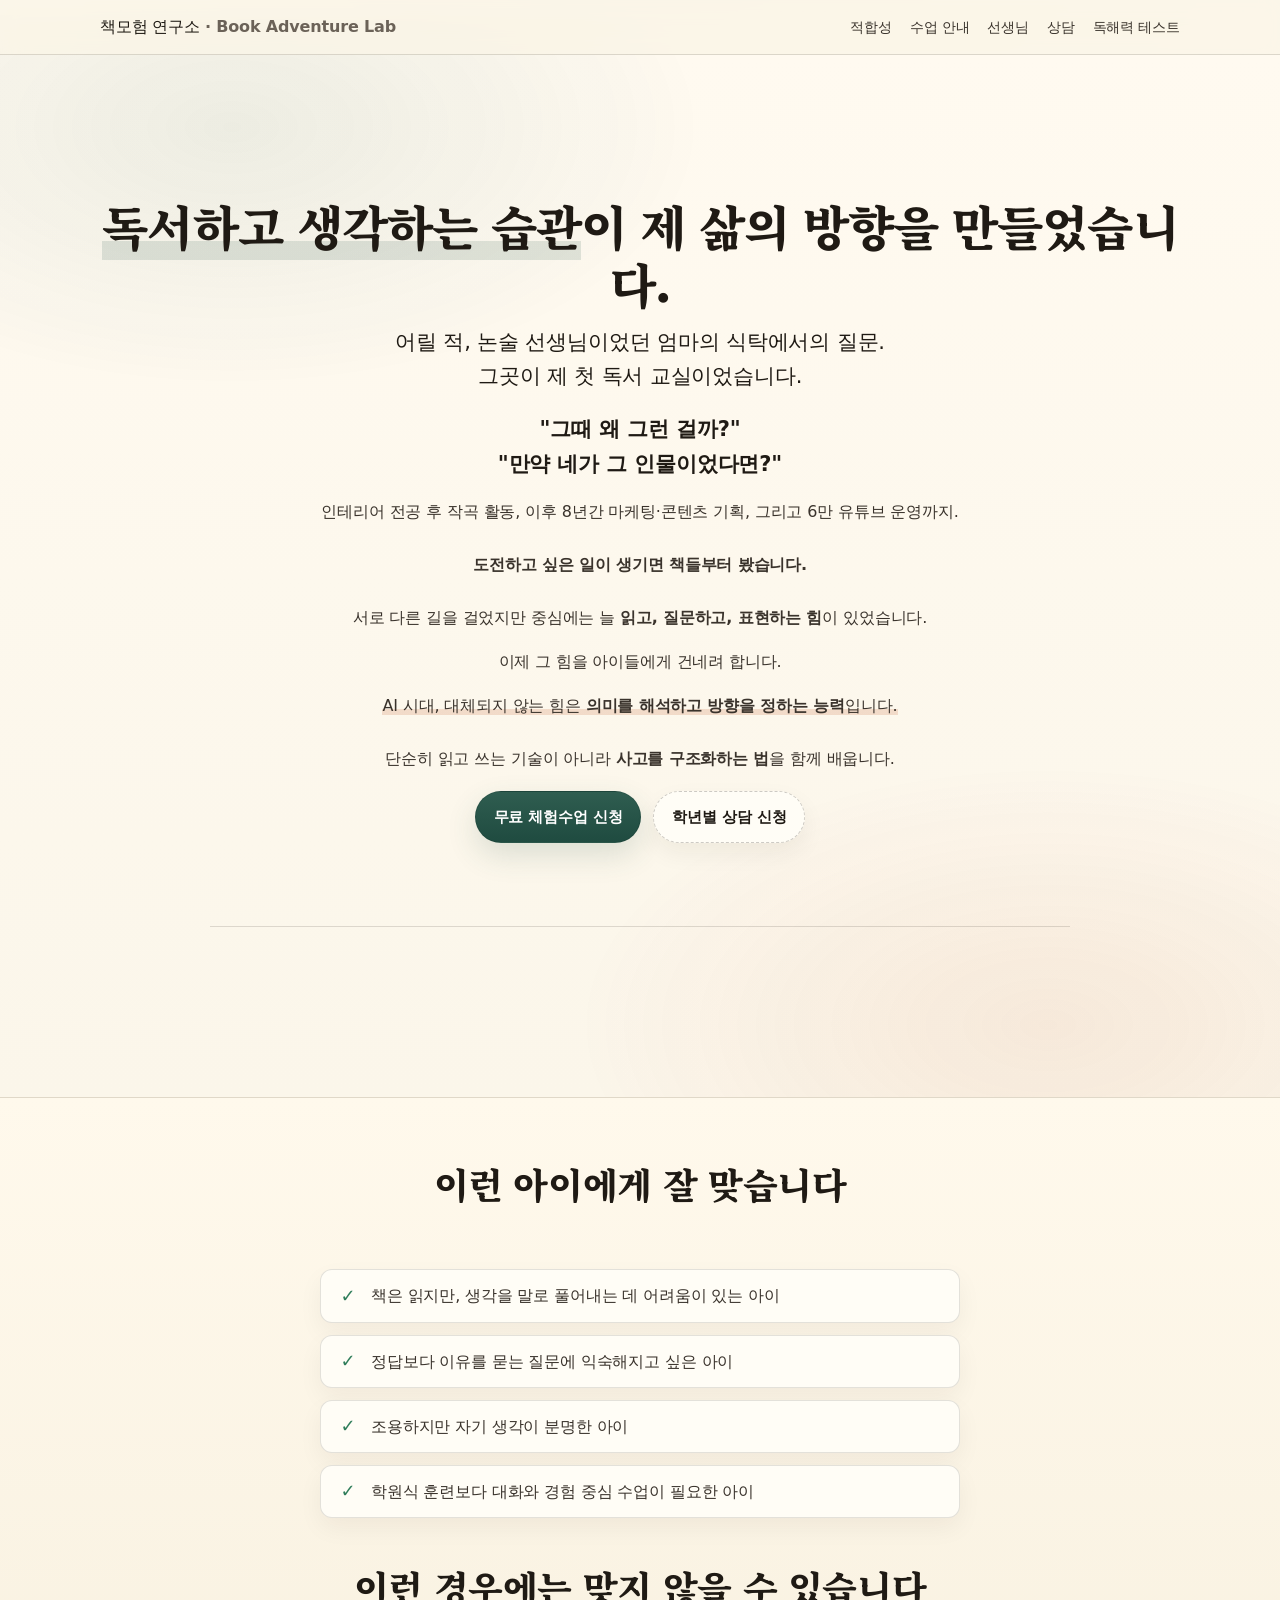
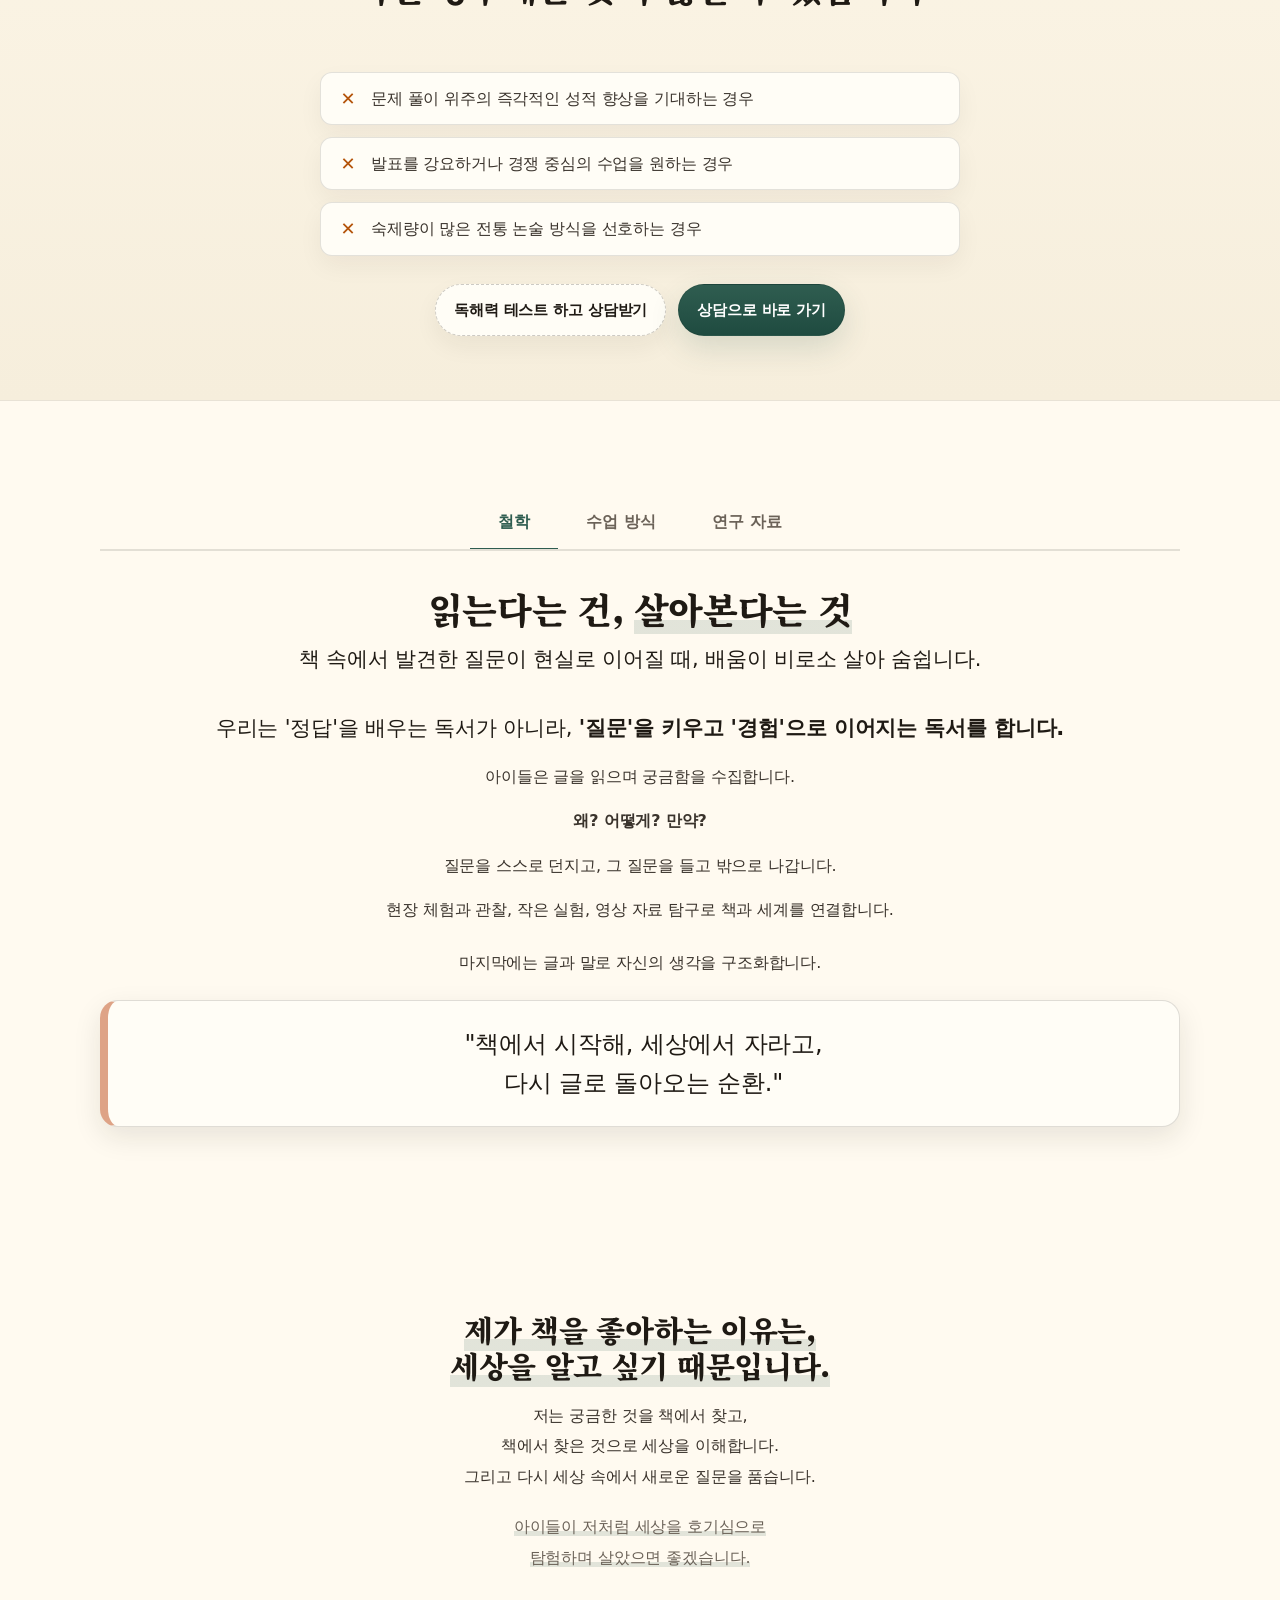
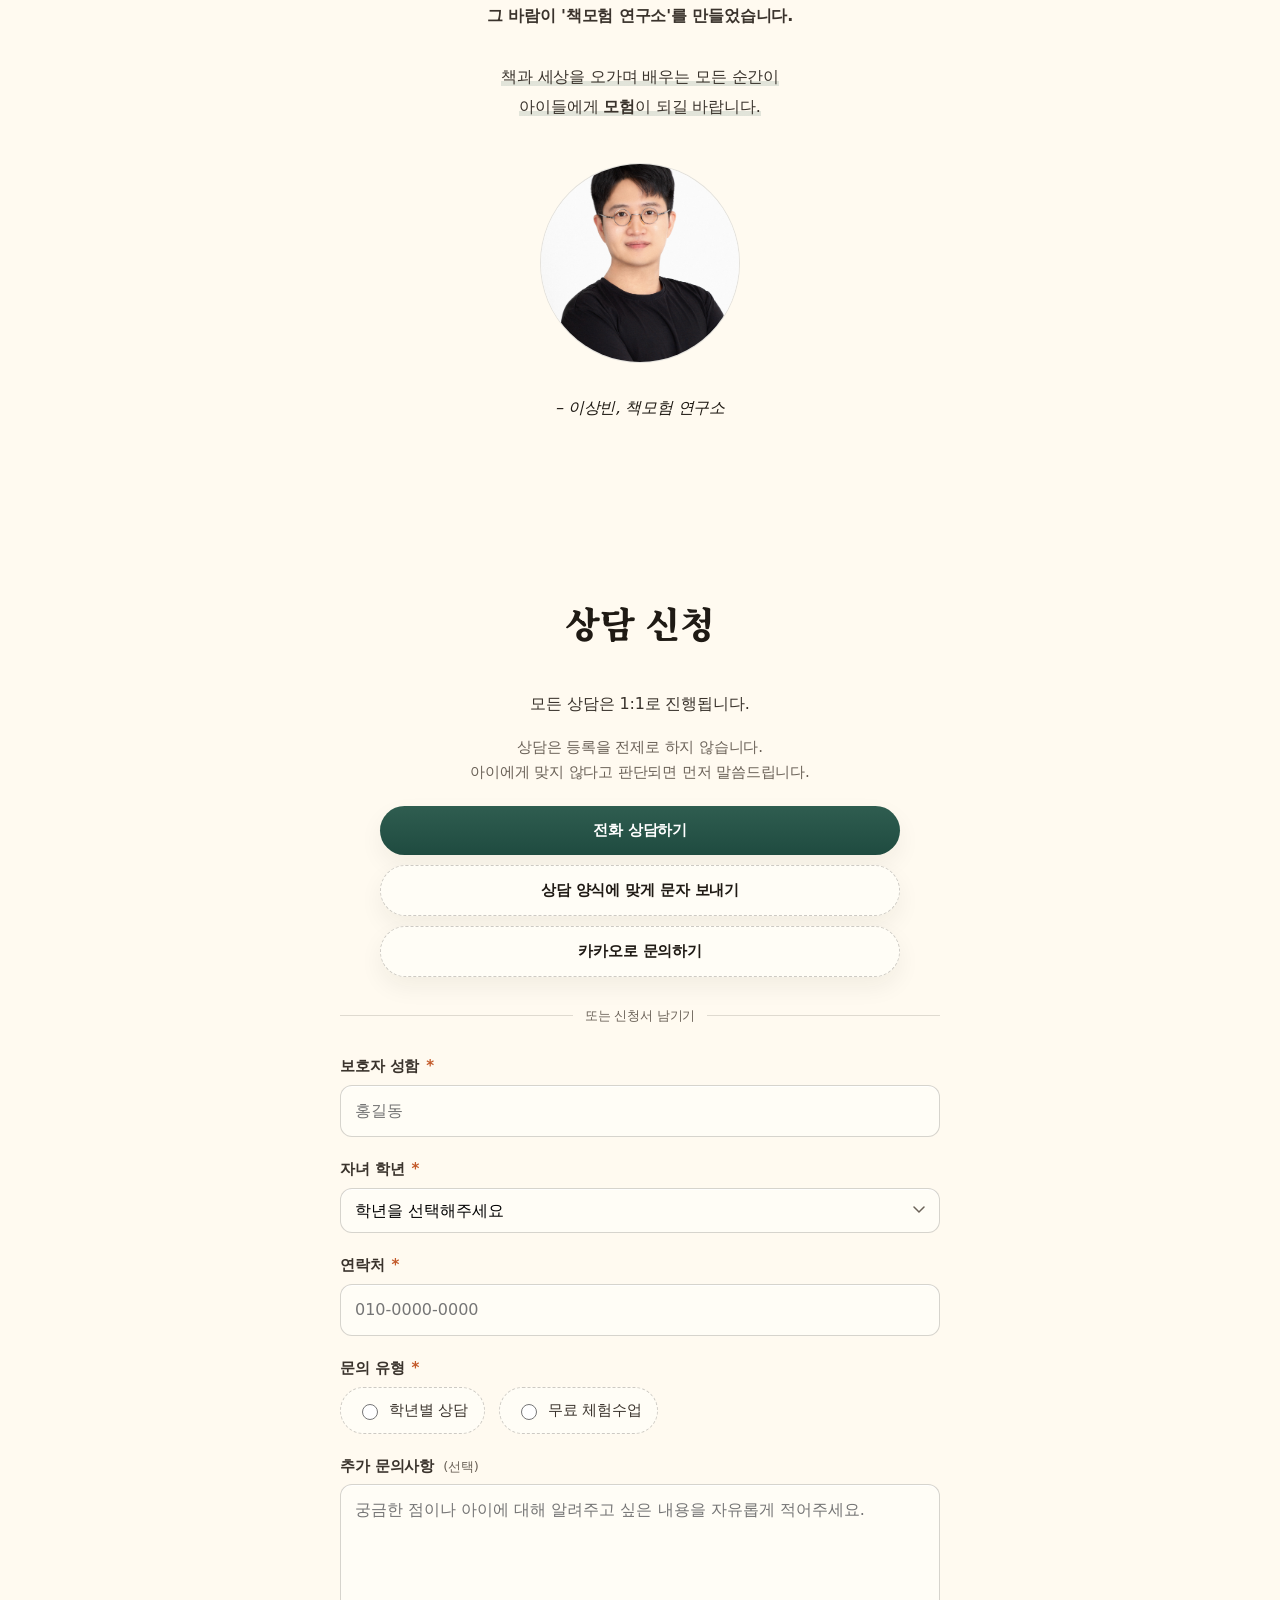
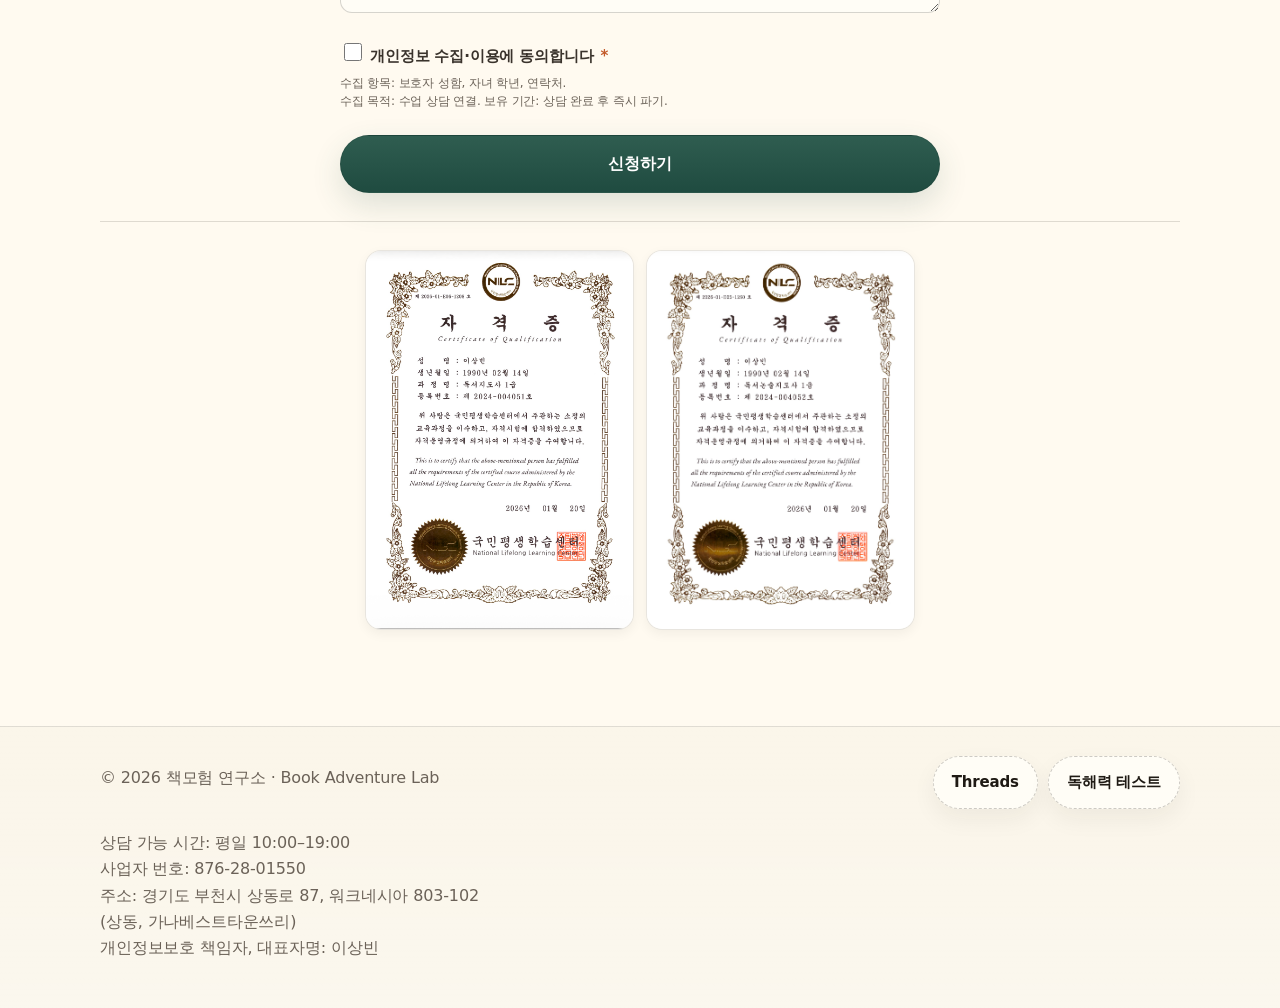
==== commit 5229c14c: "Improve mobile readability: spacing, paragraph separation, section dividers - 모바일(≤768px) 줄간격 1.85, " ====
--- a/index.html
+++ b/index.html
@@ -98,17 +98,16 @@
     <div class="container">
       <div class="content reveal">
 
-        <h1><span class="h-underline">독서하고<br> 생각하는 습관</span>이 <br>제 삶의 방향을 <br>만들었습니다.</h1><br>
-
-        <p class="lead">어릴 적, <br>논술 선생님이었던 <br>엄마의 식탁에서의 질문. <br><br>그곳이 제 첫 독서 교실이었습니다.</p>
-        <p class="lead"><strong>"그때 왜 그런 걸까?" <br> "만약 네가 그 인물이었다면?"</strong></p>
-
-        <p>인테리어 전공 후 작곡 활동, <br>이후 8년간 마케팅·콘텐츠 기획, <br>그리고 6만 유튜브 운영까지.
-          <br><br><strong>도전하고 싶은 일이 생기면<br>책들부터 봤습니다.</strong> <br><br>서로 다른 길을 걸었지만 중심에는 <br>늘 <strong>읽고, 질문하고, 표현하는 힘</strong>이 있었습니다.</p>
+        <h1><span class="h-underline">독서하고 생각하는 습관</span>이 제 삶의 방향을 만들었습니다.</h1>
+
+        <p class="lead">어릴 적, 논술 선생님이었던 엄마의 식탁에서의 질문.<br>그곳이 제 첫 독서 교실이었습니다.</p>
+        <p class="lead"><strong>"그때 왜 그런 걸까?"<br>"만약 네가 그 인물이었다면?"</strong></p>
+
+        <p>인테리어 전공 후 작곡 활동, 이후 8년간 마케팅·콘텐츠 기획, 그리고 6만 유튜브 운영까지.<br><br><strong>도전하고 싶은 일이 생기면 책들부터 봤습니다.</strong><br><br>서로 다른 길을 걸었지만 중심에는 늘 <strong>읽고, 질문하고, 표현하는 힘</strong>이 있었습니다.</p>
+
         <p>이제 그 힘을 아이들에게 건네려 합니다.</p>
 
-        <p class="reveal-2"><span class="highlight">AI 시대, <br>대체되지 않는 힘은 <br><strong>의미를 해석하고 방향을 정하는 능력</strong>입니다.
-          <br><br></span> 단순히 읽고 쓰는 기술이 아니라 <br><strong class="accent">사고를 구조화하는 법</strong>을 함께 배웁니다.</p><br>
+        <p class="reveal-2"><span class="highlight">AI 시대, 대체되지 않는 힘은 <strong>의미를 해석하고 방향을 정하는 능력</strong>입니다.</span><br><br>단순히 읽고 쓰는 기술이 아니라 <strong class="accent">사고를 구조화하는 법</strong>을 함께 배웁니다.</p>
 
         <div class="btn-row" style="margin-top:10px">
           <a class="btn" href="#contact" id="btn-hero-trial">무료 체험수업 신청</a>
@@ -157,12 +156,12 @@
 
         <!-- 탭 1: 철학 -->
         <div class="tab-pane active" id="tab-philosophy" role="tabpanel">
-          <h2>읽는다는 건, <span class="h-underline"><br>살아본다는 것</span></h2><br>
-          <p class="lead">책 속에서 발견한 질문이 <br>현실로 이어질 때, <br>배움이 비로소 살아 숨쉽니다. <br>
-            <br>우리는 '정답'을 배우는 독서가 아니라, <br><strong>'질문'을 키우고 <br>'경험'으로 이어지는 독서를 합니다.</strong></p>
-          <p>아이들은 글을 읽으며 궁금함을 수집합니다.</p> <br><br><p><strong>왜? 어떻게? 만약?</strong></p> <p><br><br>질문을 스스로 던지고, <br>그 질문을 들고 밖으로 나갑니다.</p>
-          <p>현장 체험과 관찰, <br>작은 실험, 영상 자료 탐구로 <br>책과 세계를 연결합니다.
-            <br><br>마지막에는 글과 말로 <br>자신의 생각을 구조화합니다.</p><br><br>
+          <h2>읽는다는 건, <span class="h-underline">살아본다는 것</span></h2>
+          <p class="lead">책 속에서 발견한 질문이 현실로 이어질 때, 배움이 비로소 살아 숨쉽니다.<br><br>우리는 '정답'을 배우는 독서가 아니라, <strong>'질문'을 키우고 '경험'으로 이어지는 독서를 합니다.</strong></p>
+          <p>아이들은 글을 읽으며 궁금함을 수집합니다.</p>
+          <p><strong>왜? 어떻게? 만약?</strong></p>
+          <p>질문을 스스로 던지고, 그 질문을 들고 밖으로 나갑니다.</p>
+          <p>현장 체험과 관찰, 작은 실험, 영상 자료 탐구로 책과 세계를 연결합니다.<br><br>마지막에는 글과 말로 자신의 생각을 구조화합니다.</p>
           <blockquote class="pull card" style="padding:24px 22px; text-align:center; line-height:1.6;">
             "책에서 시작해, 세상에서 자라고,<br>
             다시 글로 돌아오는 순환."
--- a/assets/css/common.css
+++ b/assets/css/common.css
@@ -1,8 +1,8 @@
-/* =========================================================
-   Book Adventure Lab — shared site styles
-   - Shared base/theme/components used across pages
-   - Page-specific overrides live in assets/css/pages/
-========================================================= */
+/* =========================================================
+   Book Adventure Lab — shared site styles
+   - Shared base/theme/components used across pages
+   - Page-specific overrides live in assets/css/pages/
+========================================================= */
 
 /* ---------------------------------------------------------
    0) Reset / Base
@@ -1083,10 +1083,10 @@
   box-shadow: 0 12px 30px rgba(47,93,80,.16);
 }
 
-.sms-modal__toast{
-  position: fixed;
-  left: 50%;
-  bottom: 28px;
+.sms-modal__toast{
+  position: fixed;
+  left: 50%;
+  bottom: 28px;
   transform: translateX(-50%);
   background: rgba(31,26,20,.90);
   color: #fff;
@@ -1094,93 +1094,93 @@
   border-radius: 999px;
   font-weight: 900;
   font-size: 14px;
-  display: none;
-  z-index: 140;
-}
-
-/* ---------------------------------------------------------
-   22) Shared Modal
---------------------------------------------------------- */
-.modal{
-  position: fixed;
-  inset: 0;
-  display: none;
-  place-items: center;
-  z-index: 1000;
-}
-
-.modal.is-open{
-  display: grid;
-}
-
-.modal__dim{
-  position: absolute;
-  inset: 0;
-  background: rgba(0,0,0,.48);
-}
-
-.modal__panel{
-  position: relative;
-  width: min(680px, calc(100% - 28px));
-  border-radius: 16px;
-  background: #fff;
-  border: 1px solid rgba(0,0,0,.08);
-  box-shadow: 0 18px 60px rgba(0,0,0,.18);
-  overflow: hidden;
-}
-
-.modal__head{
-  display: flex;
-  align-items: center;
-  justify-content: space-between;
-  gap: 10px;
-  padding: 16px 16px 12px;
-}
-
-.modal__title{
-  margin: 0;
-  font-size: 16px;
-}
-
-.modal__close{
-  border: 1px solid rgba(0,0,0,.1);
-  background: #fff;
-  border-radius: 10px;
-  padding: 8px 10px;
-  cursor: pointer;
-}
-
-.modal__body{
-  padding: 0 16px 14px;
-  white-space: pre-wrap;
-  line-height: 1.7;
-}
-
-.modal__actions{
-  display: flex;
-  gap: 10px;
-  padding: 12px 16px 16px;
-  border-top: 1px solid rgba(0,0,0,.08);
-  justify-content: flex-end;
-  flex-wrap: wrap;
-}
-
-.modal__btn{
-  padding: 11px 14px;
-  border-radius: 12px;
-  border: 1px solid rgba(0,0,0,.12);
-  background: #fff;
-  cursor: pointer;
-}
-
-.modal__btn.primary{
-  border-color: rgba(0,0,0,.22);
-  font-weight: 700;
-}
-
-/* ---------------------------------------------------------
-   23) Animations
---------------------------------------------------------- */
+  display: none;
+  z-index: 140;
+}
+
+/* ---------------------------------------------------------
+   22) Shared Modal
+--------------------------------------------------------- */
+.modal{
+  position: fixed;
+  inset: 0;
+  display: none;
+  place-items: center;
+  z-index: 1000;
+}
+
+.modal.is-open{
+  display: grid;
+}
+
+.modal__dim{
+  position: absolute;
+  inset: 0;
+  background: rgba(0,0,0,.48);
+}
+
+.modal__panel{
+  position: relative;
+  width: min(680px, calc(100% - 28px));
+  border-radius: 16px;
+  background: #fff;
+  border: 1px solid rgba(0,0,0,.08);
+  box-shadow: 0 18px 60px rgba(0,0,0,.18);
+  overflow: hidden;
+}
+
+.modal__head{
+  display: flex;
+  align-items: center;
+  justify-content: space-between;
+  gap: 10px;
+  padding: 16px 16px 12px;
+}
+
+.modal__title{
+  margin: 0;
+  font-size: 16px;
+}
+
+.modal__close{
+  border: 1px solid rgba(0,0,0,.1);
+  background: #fff;
+  border-radius: 10px;
+  padding: 8px 10px;
+  cursor: pointer;
+}
+
+.modal__body{
+  padding: 0 16px 14px;
+  white-space: pre-wrap;
+  line-height: 1.7;
+}
+
+.modal__actions{
+  display: flex;
+  gap: 10px;
+  padding: 12px 16px 16px;
+  border-top: 1px solid rgba(0,0,0,.08);
+  justify-content: flex-end;
+  flex-wrap: wrap;
+}
+
+.modal__btn{
+  padding: 11px 14px;
+  border-radius: 12px;
+  border: 1px solid rgba(0,0,0,.12);
+  background: #fff;
+  cursor: pointer;
+}
+
+.modal__btn.primary{
+  border-color: rgba(0,0,0,.22);
+  font-weight: 700;
+}
+
+/* ---------------------------------------------------------
+   23) Animations
+--------------------------------------------------------- */
 @media (prefers-reduced-motion: no-preference){
   .reveal{
     opacity: 0;
@@ -1913,249 +1913,322 @@
   .slider-btn.prev{ left: 8px; }
   .slider-btn.next{ right: 8px; }
 }
-
-/* ==========================================================
-   상담 신청 폼 (consult-form) — 추가 스타일
-   index.html #contact 섹션 전용
-========================================================== */
-
-/* 폼 전체 래퍼 */
-.consult-form {
-  width: min(100%, 600px);
-  margin: 28px auto 0;
-  text-align: left;
-}
-
-/* 각 필드 그룹 */
-.consult-form .form-group {
-  margin-bottom: 20px;
-}
-
-.consult-form .form-group > label {
-  display: block;
-  font-weight: 800;
-  color: var(--ink-2);
-  margin-bottom: 6px;
-  font-size: 15px;
-}
-
-/* 필수 표시 * */
-.consult-form .form-group > label span[aria-hidden] {
-  color: var(--stamp);
-  margin-left: 2px;
-}
-
-/* 입력 필드 공통 */
-.consult-form input[type="text"],
-.consult-form input[type="tel"],
-.consult-form select,
-.consult-form textarea {
-  width: 100%;
-  padding: 12px 14px;
-  border: 1px solid rgba(31,26,20,.18);
-  border-radius: 12px;
-  font-size: 16px; /* iOS 줌 방지 */
-  font-family: inherit;
-  background: var(--sheet);
-  box-shadow: inset 0 1px 0 rgba(255,255,255,.85);
-  transition: border-color .18s ease, box-shadow .18s ease;
-  appearance: none;
-  -webkit-appearance: none;
-}
-
-.consult-form input:focus,
-.consult-form select:focus,
-.consult-form textarea:focus {
-  outline: none;
-  border-color: var(--brand);
-  box-shadow: 0 0 0 3px rgba(47,93,80,.14);
-}
-
-/* 유효성 오류 상태 */
-.consult-form input.is-error,
-.consult-form select.is-error,
-.consult-form textarea.is-error {
-  border-color: var(--stamp);
-  box-shadow: 0 0 0 3px rgba(195,90,42,.14);
-}
-
-.consult-form select {
-  background-image: url("data:image/svg+xml,%3Csvg xmlns='http://www.w3.org/2000/svg' width='12' height='8' viewBox='0 0 12 8'%3E%3Cpath d='M1 1l5 5 5-5' stroke='%236b6258' stroke-width='1.5' fill='none' stroke-linecap='round'/%3E%3C/svg%3E");
-  background-repeat: no-repeat;
-  background-position: right 14px center;
-  padding-right: 38px;
-}
-
-.consult-form textarea {
-  min-height: 110px;
-  resize: vertical;
-  line-height: 1.6;
-}
-
-/* 라디오 그룹 */
-.form-radio-group {
-  display: flex;
-  gap: 14px;
-  flex-wrap: wrap;
-  margin-top: 4px;
-}
-
-.form-radio {
-  display: inline-flex;
-  align-items: center;
-  gap: 8px;
-  cursor: pointer;
-  font-size: 15px;
-  color: var(--ink-2);
-  padding: 10px 16px;
-  border: 1px dashed rgba(31,26,20,.22);
-  border-radius: 999px;
-  background: var(--sheet);
-  transition: background .15s ease, border-color .15s ease;
-  user-select: none;
-}
-
-.form-radio:has(input:checked) {
-  background: rgba(47,93,80,.10);
-  border-color: var(--brand);
-  color: var(--brand-2);
-  font-weight: 800;
-}
-
-.form-radio input[type="radio"] {
-  accent-color: var(--brand);
-  width: 16px;
-  height: 16px;
-  flex-shrink: 0;
-}
-
-/* 체크박스 (개인정보 동의) */
-.form-checkbox {
-  display: inline-flex;
-  align-items: flex-start;
-  gap: 10px;
-  cursor: pointer;
-  font-size: 15px;
-  color: var(--ink-2);
-  line-height: 1.5;
-}
-
-.form-checkbox input[type="checkbox"] {
-  accent-color: var(--brand);
-  width: 18px;
-  height: 18px;
-  flex-shrink: 0;
-  margin-top: 2px;
-}
-
-.form-hint {
-  margin: 6px 0 0 28px;
-  font-size: 12px;
-  color: var(--ink-3);
-  line-height: 1.55;
-}
-
-/* 선택 레이블 */
-.form-optional {
-  font-weight: 400;
-  font-size: 13px;
-  color: var(--ink-3);
-  margin-left: 4px;
-}
-
-/* 인라인 에러 메시지 */
-.form-error {
-  background: rgba(195,90,42,.08);
-  border: 1px solid rgba(195,90,42,.28);
-  border-radius: 12px;
-  padding: 12px 14px;
-  font-size: 14px;
-  color: var(--stamp-2);
-  line-height: 1.55;
-  margin-bottom: 16px;
-}
-
-/* 제출 버튼 */
-.form-submit-btn {
-  width: 100%;
-  padding: 15px 24px;
-  font-size: 16px;
-  margin-top: 4px;
-}
-
-/* 버튼-폼 구분선 */
-.or-divider {
-  display: flex;
-  align-items: center;
-  gap: 12px;
-  margin: 28px auto;
-  width: min(100%, 600px);
-  color: var(--ink-3);
-  font-size: 13px;
-}
-
-.or-divider::before,
-.or-divider::after {
-  content: "";
-  flex: 1;
-  height: 1px;
-  background: var(--line);
-}
-
-/* 제출 중 로딩 상태 */
-.form-submit-btn[disabled] {
-  opacity: .6;
-  cursor: not-allowed;
-  transform: none !important;
-}
-
-/* 모바일 폼 정렬 */
-@media (max-width: 560px) {
-  .form-radio-group {
-    flex-direction: column;
-    gap: 10px;
-  }
-  .form-radio {
-    width: 100%;
-  }
-  .consult-form {
-    margin-top: 20px;
-  }
-}
-
-/* ── 탭 (수업 안내 섹션) ── */
-.tab-nav {
-  display: flex;
-  gap: 0;
-  border-bottom: 2px solid rgba(31,26,20,.12);
-  margin-bottom: 36px;
-  overflow-x: auto;
-  scrollbar-width: none;
-}
-.tab-nav::-webkit-scrollbar { display: none; }
-
-.tab-btn {
-  background: none;
-  border: none;
-  border-bottom: 3px solid transparent;
-  margin-bottom: -2px;
-  padding: 12px 28px;
-  font-size: 16px;
-  font-weight: 700;
-  color: var(--ink-3);
-  cursor: pointer;
-  white-space: nowrap;
-  transition: color .18s, border-color .18s;
-}
-.tab-btn:hover { color: var(--ink); }
-.tab-btn.active {
-  color: var(--brand);
-  border-bottom-color: var(--brand);
-}
-
-.tab-pane { display: none; }
-.tab-pane.active { display: block; }
-
-@media (max-width: 560px) {
-  .tab-btn { padding: 10px 18px; font-size: 15px; }
-}
+
+/* ==========================================================
+   상담 신청 폼 (consult-form) — 추가 스타일
+   index.html #contact 섹션 전용
+========================================================== */
+
+/* 폼 전체 래퍼 */
+.consult-form {
+  width: min(100%, 600px);
+  margin: 28px auto 0;
+  text-align: left;
+}
+
+/* 각 필드 그룹 */
+.consult-form .form-group {
+  margin-bottom: 20px;
+}
+
+.consult-form .form-group > label {
+  display: block;
+  font-weight: 800;
+  color: var(--ink-2);
+  margin-bottom: 6px;
+  font-size: 15px;
+}
+
+/* 필수 표시 * */
+.consult-form .form-group > label span[aria-hidden] {
+  color: var(--stamp);
+  margin-left: 2px;
+}
+
+/* 입력 필드 공통 */
+.consult-form input[type="text"],
+.consult-form input[type="tel"],
+.consult-form select,
+.consult-form textarea {
+  width: 100%;
+  padding: 12px 14px;
+  border: 1px solid rgba(31,26,20,.18);
+  border-radius: 12px;
+  font-size: 16px; /* iOS 줌 방지 */
+  font-family: inherit;
+  background: var(--sheet);
+  box-shadow: inset 0 1px 0 rgba(255,255,255,.85);
+  transition: border-color .18s ease, box-shadow .18s ease;
+  appearance: none;
+  -webkit-appearance: none;
+}
+
+.consult-form input:focus,
+.consult-form select:focus,
+.consult-form textarea:focus {
+  outline: none;
+  border-color: var(--brand);
+  box-shadow: 0 0 0 3px rgba(47,93,80,.14);
+}
+
+/* 유효성 오류 상태 */
+.consult-form input.is-error,
+.consult-form select.is-error,
+.consult-form textarea.is-error {
+  border-color: var(--stamp);
+  box-shadow: 0 0 0 3px rgba(195,90,42,.14);
+}
+
+.consult-form select {
+  background-image: url("data:image/svg+xml,%3Csvg xmlns='http://www.w3.org/2000/svg' width='12' height='8' viewBox='0 0 12 8'%3E%3Cpath d='M1 1l5 5 5-5' stroke='%236b6258' stroke-width='1.5' fill='none' stroke-linecap='round'/%3E%3C/svg%3E");
+  background-repeat: no-repeat;
+  background-position: right 14px center;
+  padding-right: 38px;
+}
+
+.consult-form textarea {
+  min-height: 110px;
+  resize: vertical;
+  line-height: 1.6;
+}
+
+/* 라디오 그룹 */
+.form-radio-group {
+  display: flex;
+  gap: 14px;
+  flex-wrap: wrap;
+  margin-top: 4px;
+}
+
+.form-radio {
+  display: inline-flex;
+  align-items: center;
+  gap: 8px;
+  cursor: pointer;
+  font-size: 15px;
+  color: var(--ink-2);
+  padding: 10px 16px;
+  border: 1px dashed rgba(31,26,20,.22);
+  border-radius: 999px;
+  background: var(--sheet);
+  transition: background .15s ease, border-color .15s ease;
+  user-select: none;
+}
+
+.form-radio:has(input:checked) {
+  background: rgba(47,93,80,.10);
+  border-color: var(--brand);
+  color: var(--brand-2);
+  font-weight: 800;
+}
+
+.form-radio input[type="radio"] {
+  accent-color: var(--brand);
+  width: 16px;
+  height: 16px;
+  flex-shrink: 0;
+}
+
+/* 체크박스 (개인정보 동의) */
+.form-checkbox {
+  display: inline-flex;
+  align-items: flex-start;
+  gap: 10px;
+  cursor: pointer;
+  font-size: 15px;
+  color: var(--ink-2);
+  line-height: 1.5;
+}
+
+.form-checkbox input[type="checkbox"] {
+  accent-color: var(--brand);
+  width: 18px;
+  height: 18px;
+  flex-shrink: 0;
+  margin-top: 2px;
+}
+
+.form-hint {
+  margin: 6px 0 0 28px;
+  font-size: 12px;
+  color: var(--ink-3);
+  line-height: 1.55;
+}
+
+/* 선택 레이블 */
+.form-optional {
+  font-weight: 400;
+  font-size: 13px;
+  color: var(--ink-3);
+  margin-left: 4px;
+}
+
+/* 인라인 에러 메시지 */
+.form-error {
+  background: rgba(195,90,42,.08);
+  border: 1px solid rgba(195,90,42,.28);
+  border-radius: 12px;
+  padding: 12px 14px;
+  font-size: 14px;
+  color: var(--stamp-2);
+  line-height: 1.55;
+  margin-bottom: 16px;
+}
+
+/* 제출 버튼 */
+.form-submit-btn {
+  width: 100%;
+  padding: 15px 24px;
+  font-size: 16px;
+  margin-top: 4px;
+}
+
+/* 버튼-폼 구분선 */
+.or-divider {
+  display: flex;
+  align-items: center;
+  gap: 12px;
+  margin: 28px auto;
+  width: min(100%, 600px);
+  color: var(--ink-3);
+  font-size: 13px;
+}
+
+.or-divider::before,
+.or-divider::after {
+  content: "";
+  flex: 1;
+  height: 1px;
+  background: var(--line);
+}
+
+/* 제출 중 로딩 상태 */
+.form-submit-btn[disabled] {
+  opacity: .6;
+  cursor: not-allowed;
+  transform: none !important;
+}
+
+/* 모바일 폼 정렬 */
+@media (max-width: 560px) {
+  .form-radio-group {
+    flex-direction: column;
+    gap: 10px;
+  }
+  .form-radio {
+    width: 100%;
+  }
+  .consult-form {
+    margin-top: 20px;
+  }
+}
+
+/* ── 탭 (수업 안내 섹션) ── */
+.tab-nav {
+  justify-content: center;
+  display: flex;
+  gap: 0;
+  border-bottom: 2px solid rgba(31,26,20,.12);
+  margin-bottom: 36px;
+  overflow-x: auto;
+  scrollbar-width: none;
+}
+.tab-nav::-webkit-scrollbar { display: none; }
+
+.tab-btn {
+  background: none;
+  border: none;
+  border-bottom: 3px solid transparent;
+  margin-bottom: -2px;
+  padding: 12px 28px;
+  font-size: 16px;
+  font-weight: 700;
+  color: var(--ink-3);
+  cursor: pointer;
+  white-space: nowrap;
+  transition: color .18s, border-color .18s;
+}
+.tab-btn:hover { color: var(--ink); }
+.tab-btn.active {
+  color: var(--brand);
+  border-bottom-color: var(--brand);
+}
+
+.tab-pane { display: none; }
+.tab-pane.active { display: block; }
+
+@media (max-width: 560px) {
+  .tab-btn { padding: 10px 18px; font-size: 15px; }
+}
+
+/* ==========================================================
+   ★ 모바일 가독성 · 단락 구분 개선
+   ========================================================== */
+
+@media (max-width: 768px) {
+
+  /* ① 줄간격 확대: 텍스트가 덜 붙어 보임 */
+  body {
+    line-height: 1.85;
+  }
+
+  /* ② 단락 아래 여백 넉넉히 */
+  p {
+    margin-bottom: 26px;
+  }
+
+  .content > p + p {
+    margin-top: 20px;
+  }
+
+  /* ③ lead 단락 위아래 더 여유 */
+  .lead {
+    margin-top: 20px;
+    margin-bottom: 30px;
+  }
+
+  /* ④ hero 내 단락 사이 분리선 */
+  .hero .content p + p {
+    margin-top: 28px;
+    padding-top: 24px;
+    border-top: 1px solid rgba(31,26,20,.08);
+  }
+
+  /* ⑤ 섹션 경계 강화 */
+  .fit-section,
+  #guide,
+  #bridge,
+  #contact {
+    border-top: 2px solid rgba(31,26,20,.11);
+  }
+
+  /* ⑥ 탭 콘텐츠 내 h3 위 구분선으로 레벨 블록 나누기 */
+  .tab-pane h3 {
+    margin-top: 44px;
+    padding-top: 28px;
+    border-top: 1px solid rgba(31,26,20,.10);
+  }
+
+  /* ⑦ h2 아래 숨표 */
+  h2 {
+    margin-bottom: 18px;
+  }
+}
+
+@media (max-width: 480px) {
+
+  /* ⑧ 초소형 화면: 단락 여백 추가 확보 */
+  p {
+    margin-bottom: 30px;
+  }
+
+  .hero .content p + p {
+    margin-top: 32px;
+    padding-top: 28px;
+  }
+
+  /* ⑨ 컨테이너 좌우 여백 확보 */
+  .container {
+    width: min(var(--w), calc(100% - 24px));
+  }
+}
